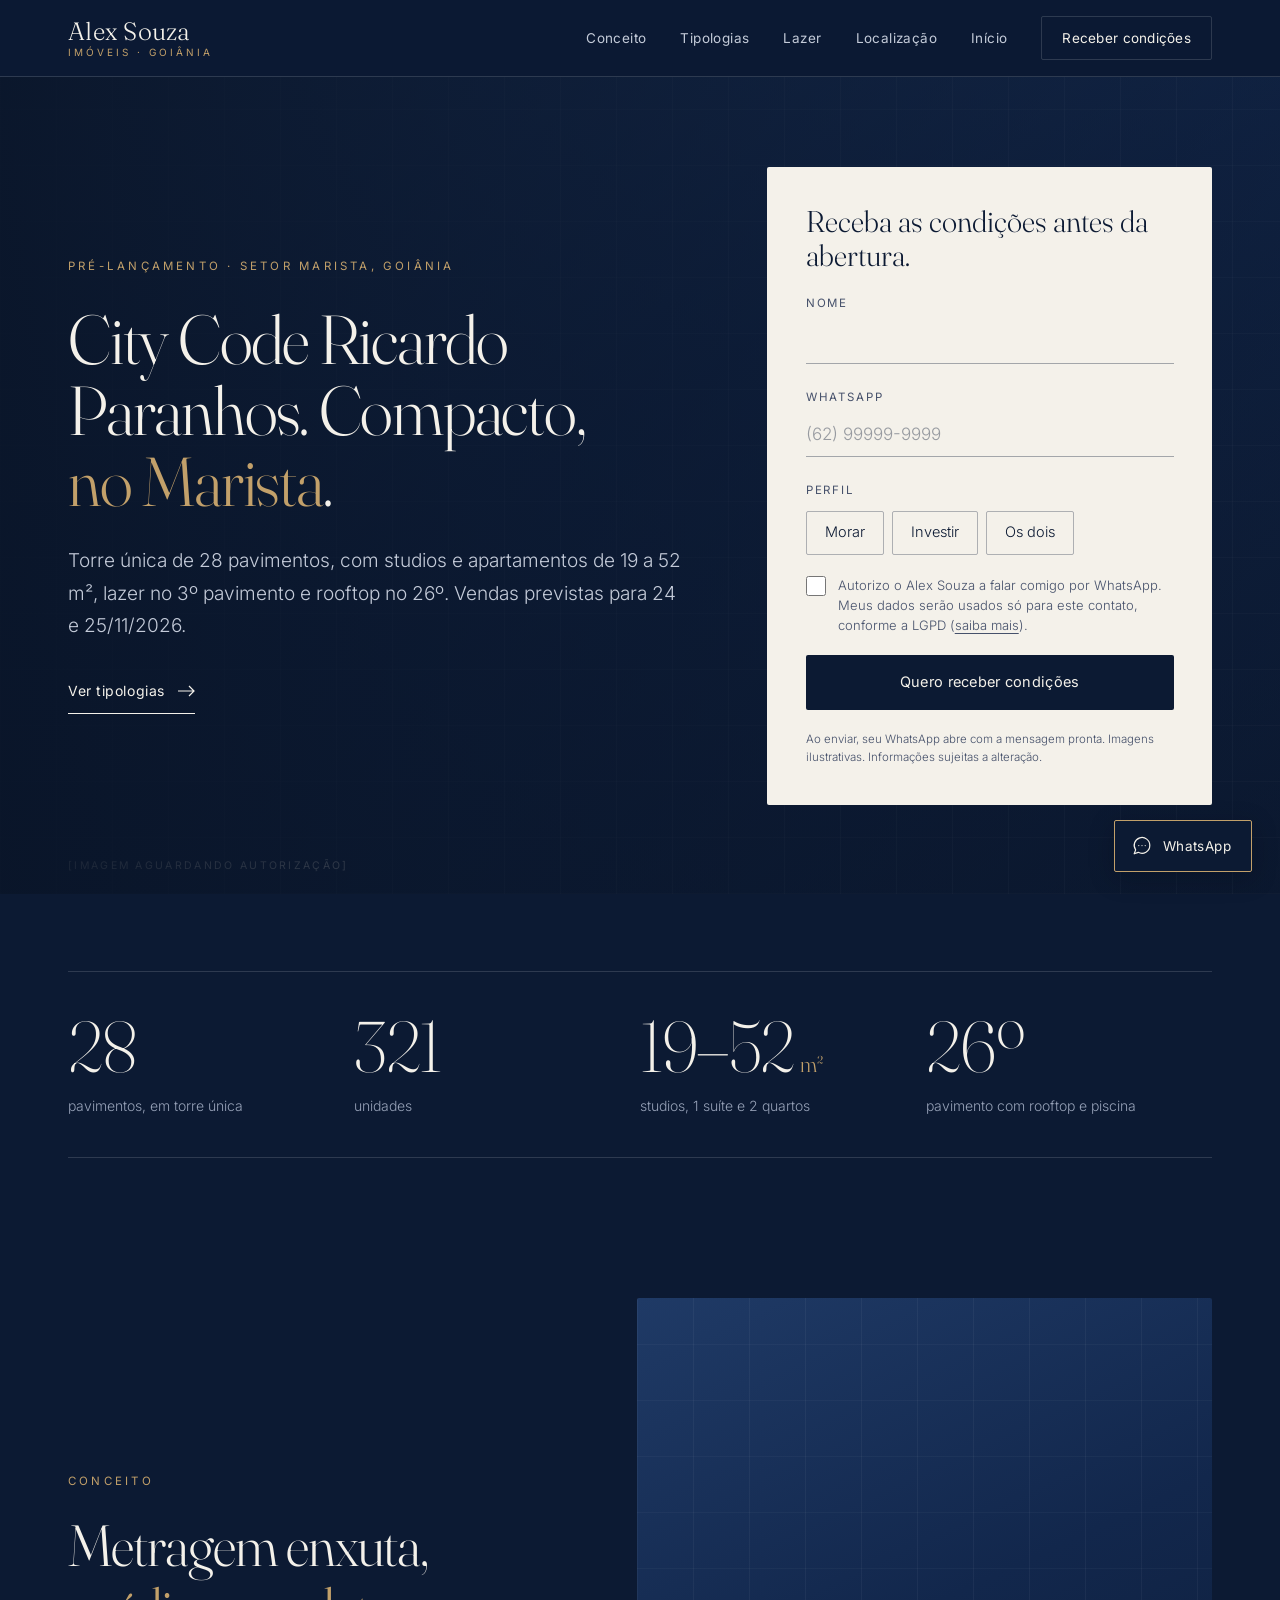
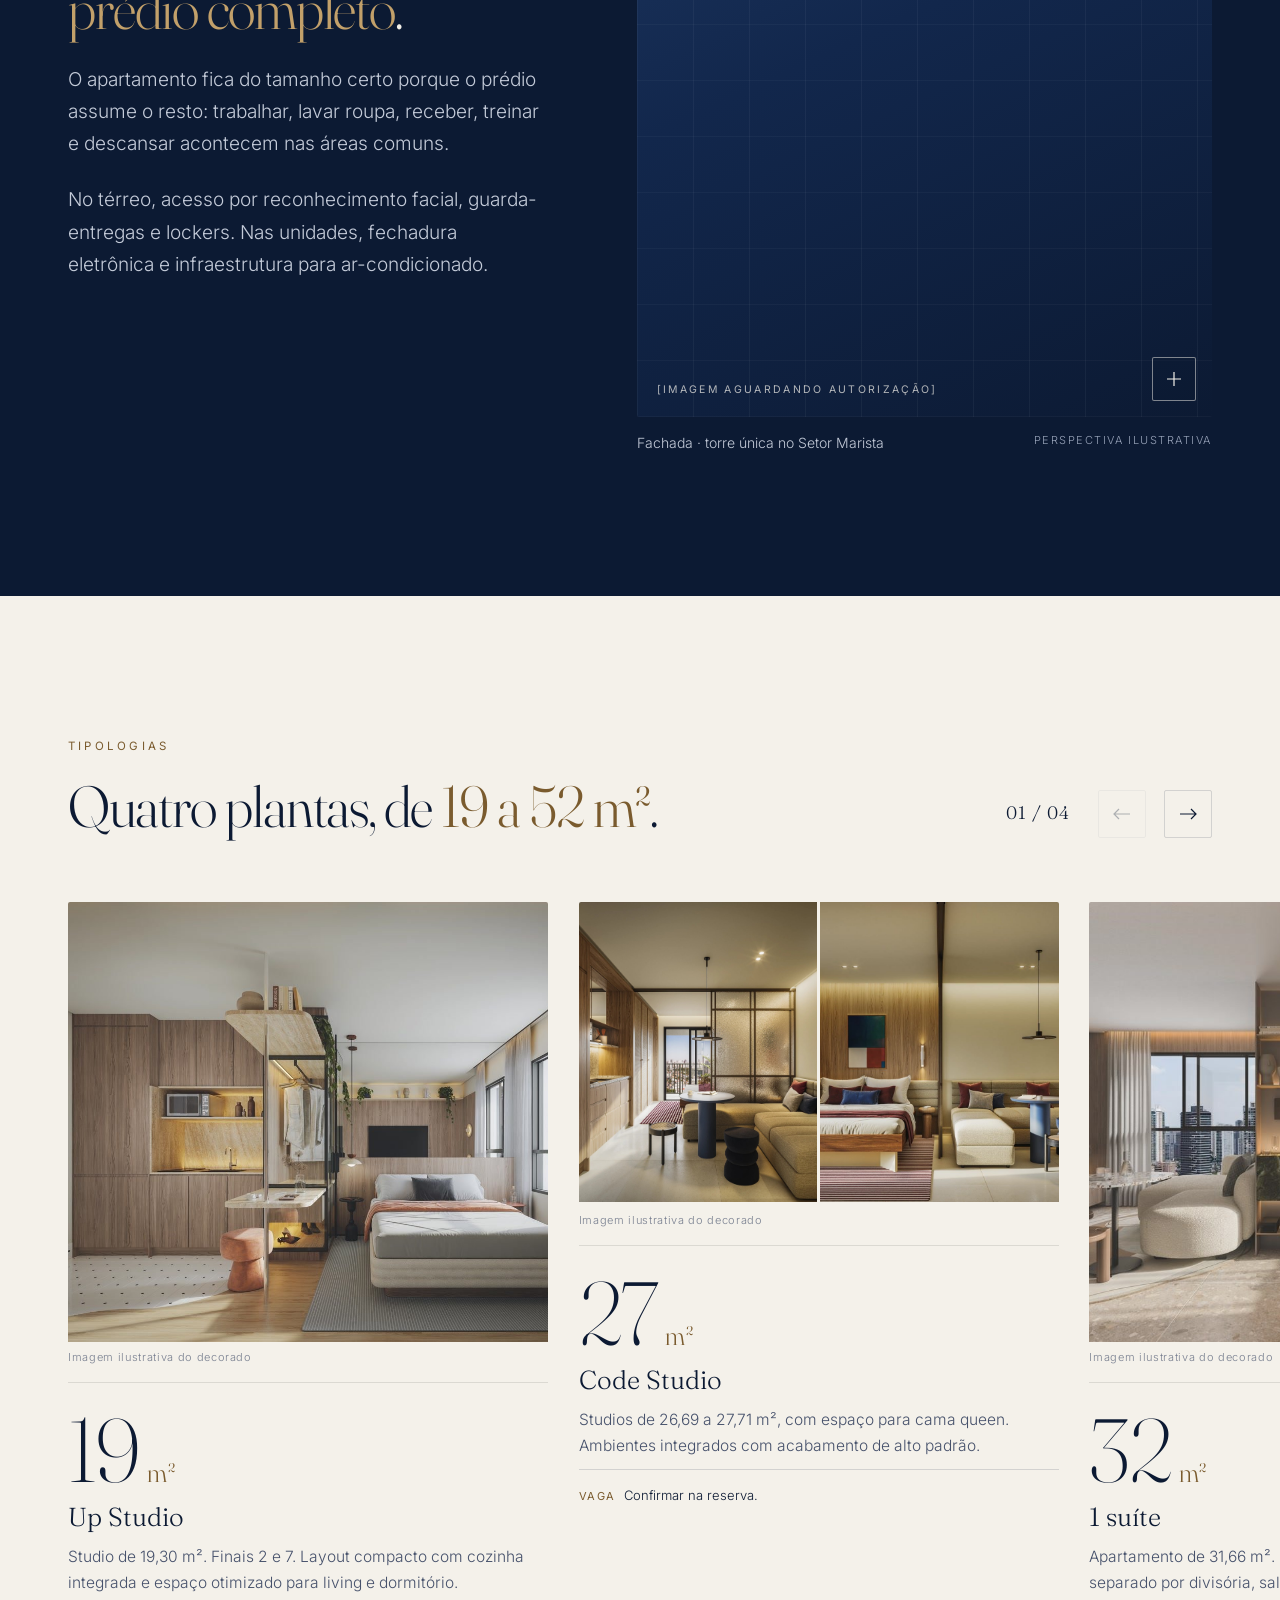
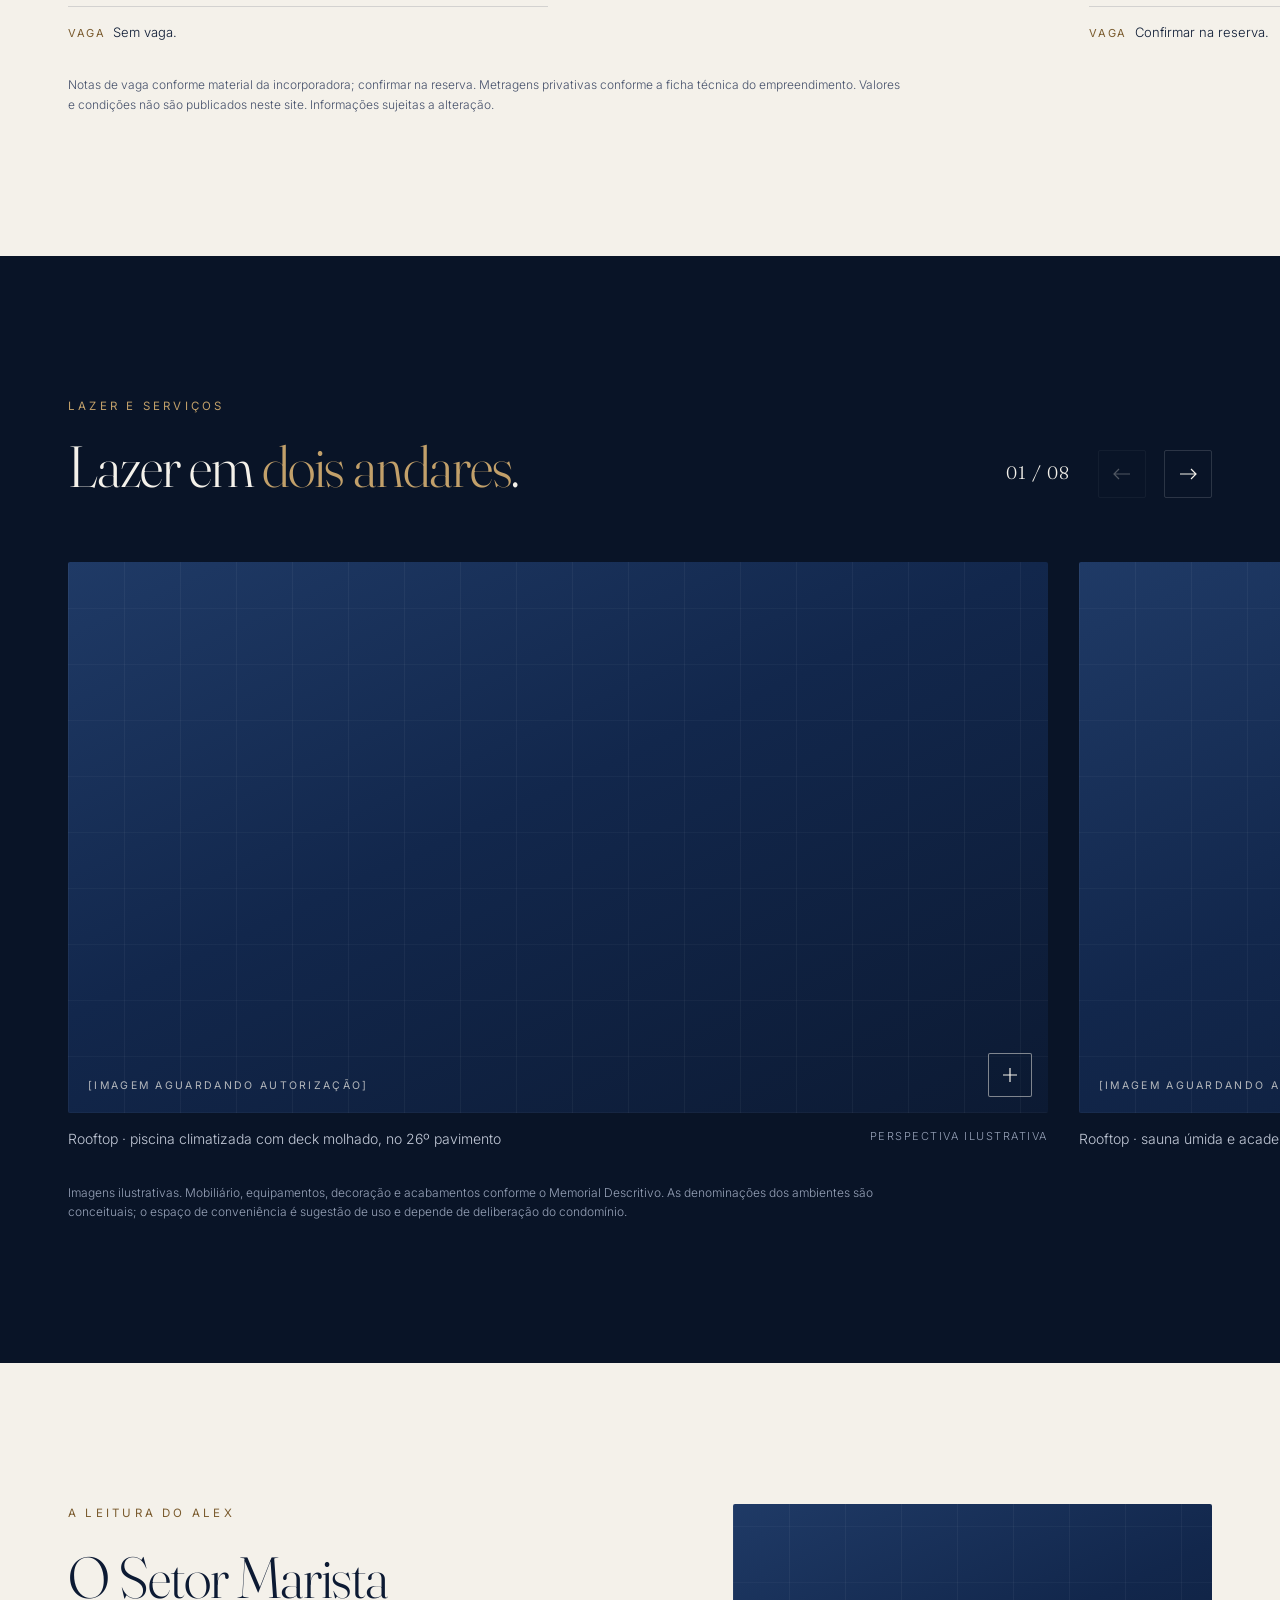
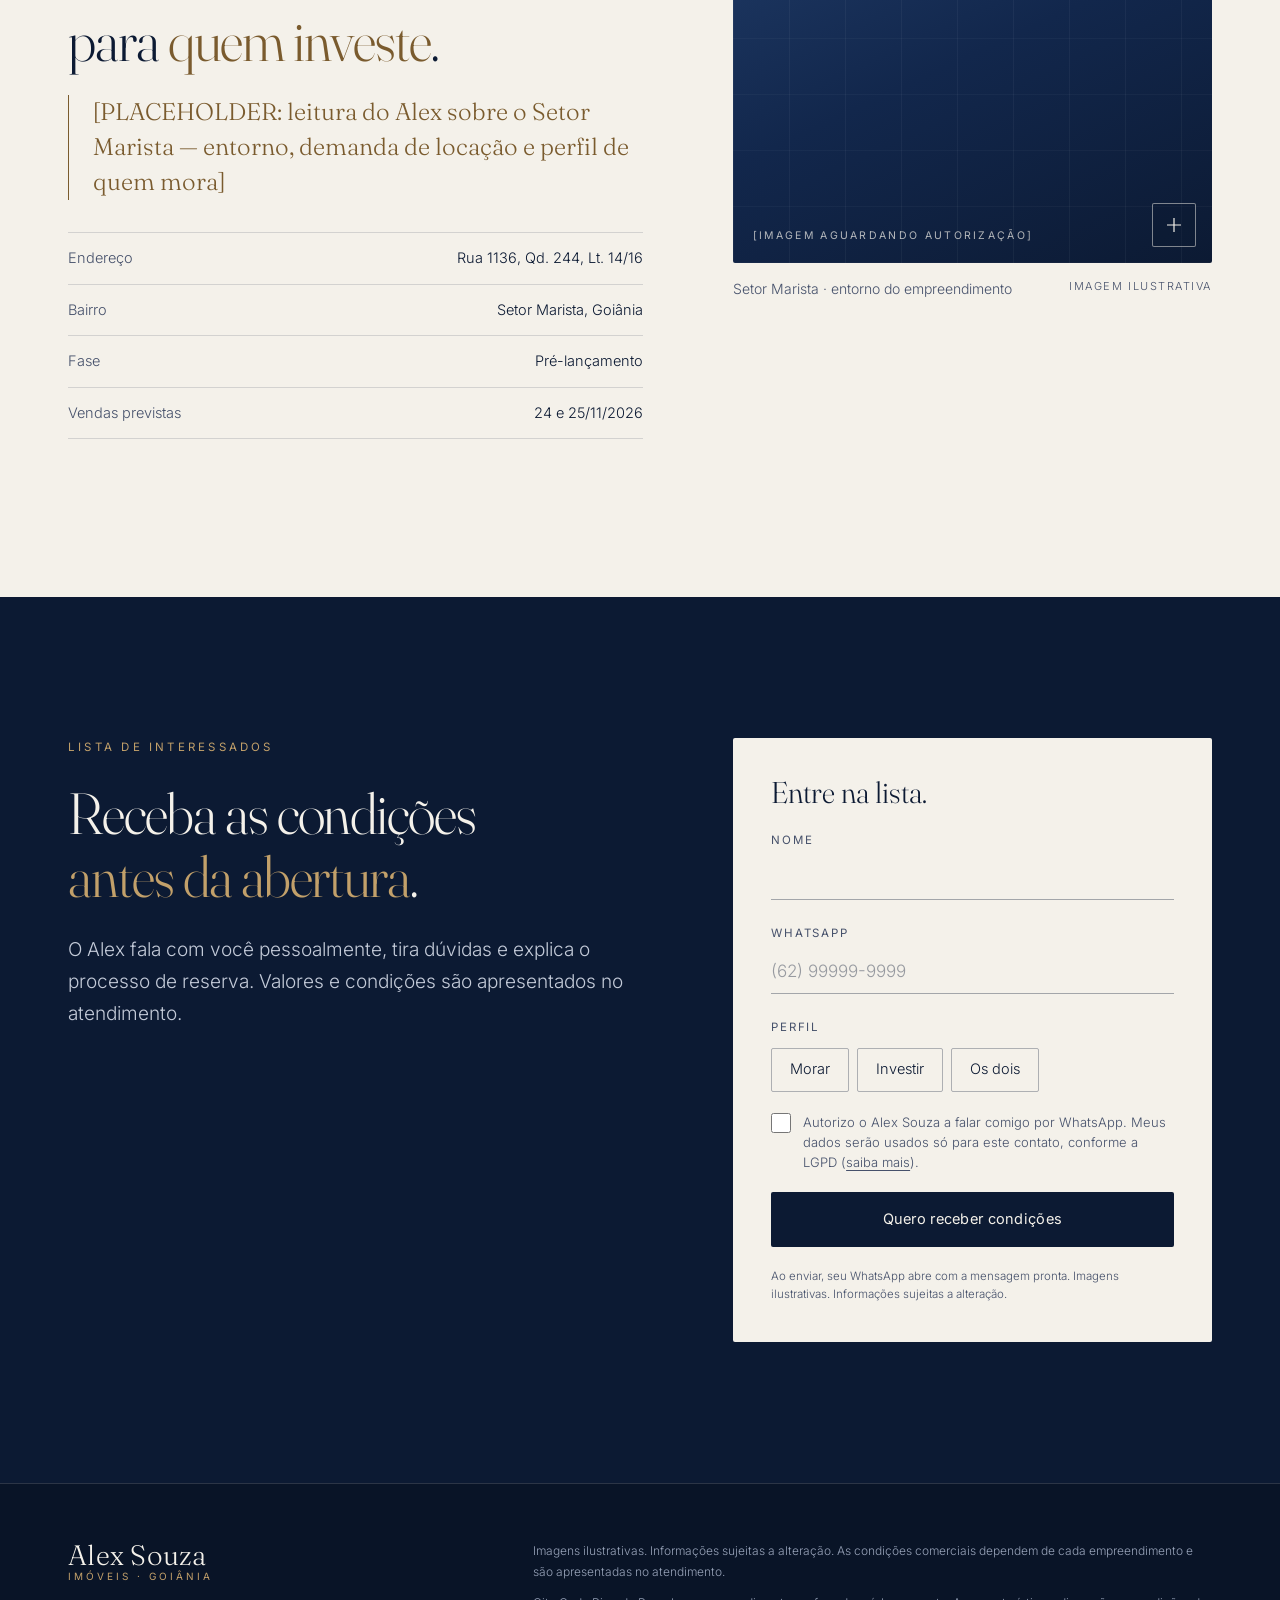
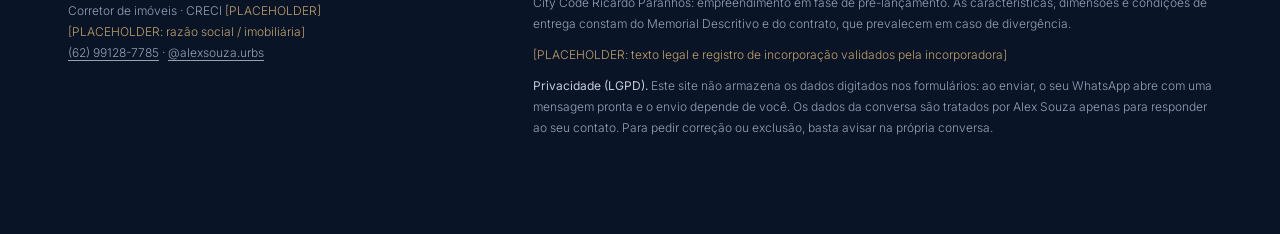
==== city-code-ricardo-paranhos/index.html @ 4627a456 "chore: commit inicial do site Co-Authored-By: Claude Sonnet 4.6 <noreply@anthropic.com>" ====
<!doctype html>
<html lang="pt-BR">
<head>
<meta charset="utf-8">
<meta name="viewport" content="width=device-width, initial-scale=1">
<title>City Code Ricardo Paranhos · Pré-lançamento no Setor Marista | Alex Souza</title>
<meta name="description" content="Pré-lançamento no Setor Marista, Goiânia: torre única de 28 pavimentos, 321 unidades de 19 a 52 m². Entre na lista de interessados com o corretor Alex Souza.">
<meta name="theme-color" content="#0D0D0D">
<link rel="icon" href="../favicon.svg" type="image/svg+xml">
<style>
/* ── Tema City Code RP: preto + laranja ───────────────────────── */
:root{
  --navy:#0D0D0D;
  --navy-deep:#111111;
  --blue:#1A1A1A;
  --bronze:#FF8600;
  --bronze-ink:#C86000;
  --wine:#FF8600;
  --on-dark:#F5F5F1;
  --on-dark-soft:#BFBCBC;
  --on-dark-mute:#888880;
  --hair-d:rgba(255,255,255,.10);
  --hair-l:rgba(0,0,0,.12);
}
/* Seções claras: fundo quase-branco com texto carvão */
.on-light{background:#F5F5F1;color:#3C3B31}
.on-light .eyebrow{color:#C86000}
.on-light .title em{color:#C86000}
.on-light .arrow:hover{border-color:#C86000;color:#C86000}
.on-light p,.on-light .lead{color:#666E6E}
.on-light .hair{border-color:rgba(0,0,0,.10)}
/* Botão principal laranja */
.btn-bronze{background:#FF8600;color:#0D0D0D}
.btn-bronze:hover{background:#C86000}
/* Botão outline */
.btn-line{border-color:rgba(255,255,255,.25);color:#F5F5F1}
.btn-line:hover{border-color:#FF8600;color:#FF8600}
/* Formulário (card branco) */
.card{background:#F5F5F1;color:#3C3B31}
.card .eyebrow{color:#C86000}
.card input,.card select{border-color:rgba(0,0,0,.18);color:#3C3B31}
.card .btn-bronze{background:#FF8600;color:#0D0D0D}
/* Foco */
:focus-visible{outline-color:#FF8600}
/* Hairline nos slides de tipologia */
.unit-info{border-top-color:rgba(255,255,255,.12)}
.on-light .unit-info{border-top-color:rgba(0,0,0,.10)}
/* WhatsApp flutuante mantém verde */
</style>
<!-- DOMÍNIO ainda não definido. Quando confirmado, descomente e troque [DOMÍNIO]:
<link rel="canonical" href="https://[DOMÍNIO]/city-code-ricardo-paranhos">
<meta property="og:url" content="https://[DOMÍNIO]/city-code-ricardo-paranhos">
<meta property="og:image" content="https://[DOMÍNIO]/assets/img/alex-hero.jpg">
-->
<meta property="og:type" content="website">
<meta property="og:locale" content="pt_BR">
<meta property="og:site_name" content="Alex Souza · Imóveis">
<meta property="og:title" content="City Code Ricardo Paranhos · Pré-lançamento no Setor Marista | Alex Souza">
<meta property="og:description" content="Pré-lançamento no Setor Marista, Goiânia: torre única de 28 pavimentos, 321 unidades de 19 a 52 m². Entre na lista de interessados com o corretor Alex Souza.">
<link rel="preload" href="../assets/fonts/fraunces.woff2" as="font" type="font/woff2" crossorigin>
<link rel="preload" href="../assets/fonts/inter.woff2" as="font" type="font/woff2" crossorigin>
<link rel="stylesheet" href="../assets/css/style.css">
<script>document.documentElement.className += ' js';</script>
<!-- GA4 / Meta Pixel: preencher os IDs e descomentar quando existirem.
     GA4_ID = "[PLACEHOLDER]"   META_PIXEL_ID = "[PLACEHOLDER]"
     (ao ativar, atualizar o aviso de privacidade e incluir consentimento de cookies) -->
<script type="application/ld+json">
{"@context":"https://schema.org","@type":"RealEstateAgent","name":"Alex Souza","telephone":"+55-62-99128-7785","areaServed":"Setor Marista, Goiânia","sameAs":["https://www.instagram.com/alexsouza.urbs"]}
</script>
</head>
<body id="topo">
<a class="skip" href="#conteudo">Ir para o conteúdo</a>
<header class="top">
  <div class="wrap">
    <a class="brand" href="../index.html" aria-label="Alex Souza, página inicial"><b>Alex Souza</b><span>Imóveis · Goiânia</span></a>
    <button class="menu-btn" type="button" aria-expanded="false" aria-controls="nav">Menu</button>
    <nav class="nav" id="nav" aria-label="Principal"><a href="#conceito">Conceito</a><a href="#tipologias">Tipologias</a><a href="#lazer">Lazer</a><a href="#localizacao">Localização</a><a href="../index.html">Início</a><a class="btn btn-line btn-sm" href="#lista">Receber condições</a></nav>
  </div>
</header>
<main id="conteudo">

  <!-- HERO — imagem de fundo: preencher data-src quando houver autorização da incorporadora (sem logos). -->
  <section class="dhero" aria-labelledby="h-hero">
    <div class="shot " data-src="" data-alt="Perspectiva ilustrativa da fachada"><span class="wait">[imagem aguardando autorização]</span></div>
    <div class="wrap">
      <div class="dhero-copy" data-reveal>
        <span class="eyebrow">Pré-lançamento · Setor Marista, Goiânia</span>
        <h1 class="display" id="h-hero">City Code Ricardo Paranhos. Compacto, <em>no Marista</em>.</h1>
        <p class="lead">Torre única de 28 pavimentos, com studios e apartamentos de 19 a 52 m², lazer no 3º pavimento e rooftop no 26º. Vendas previstas para 24 e 25/11/2026.</p>
        <a class="more" href="#tipologias">Ver tipologias<svg width="18" height="12" viewBox="0 0 18 12" fill="none" stroke="currentColor" stroke-width="1.2" aria-hidden="true"><path d="M1 6h16M12 1l5 5-5 5"/></svg></a>
      </div>
      <div class="card" id="lista" data-reveal>
      <form class="form" id="form-hero" data-lead data-empreendimento="City Code Ricardo Paranhos" novalidate>
        <p class="form-title">Receba as condições antes da abertura.</p>
        <label class="field">Nome
          <input type="text" name="nome" autocomplete="name" required>
          <span class="err" data-err="nome" role="alert"></span>
        </label>
        <label class="field">WhatsApp
          <input type="tel" name="whatsapp" autocomplete="tel-national" inputmode="numeric" placeholder="(62) 99999-9999" required>
          <span class="err" data-err="whatsapp" role="alert"></span>
        </label>
        <fieldset>
          <legend>Perfil</legend>
          <div class="chips">
            <label><input type="radio" name="perfil" value="morar"><span>Morar</span></label>
            <label><input type="radio" name="perfil" value="investir"><span>Investir</span></label>
            <label><input type="radio" name="perfil" value="morar e investir"><span>Os dois</span></label>
          </div>
        </fieldset>
        <div>
          <label class="consent"><input type="checkbox" name="consentimento"><span>Autorizo o Alex Souza a falar comigo por WhatsApp. Meus dados serão usados só para este contato, conforme a LGPD (<a href="#privacidade">saiba mais</a>).</span></label>
          <span class="err" data-err="consentimento" role="alert"></span>
        </div>
        <button class="btn btn-navy" type="submit">Quero receber condições</button>
        <p class="fine">Ao enviar, seu WhatsApp abre com a mensagem pronta. Imagens ilustrativas. Informações sujeitas a alteração.</p>
        <noscript><p class="fine"><a href="https://wa.me/5562991287785?text=Ol%C3%A1%2C%20Alex%21%20Vim%20pelo%20seu%20site%20e%20gostaria%20de%20conversar%20sobre%20im%C3%B3veis%20em%20Goi%C3%A2nia.">Chamar o Alex direto no WhatsApp</a>.</p></noscript>
      </form>
      </div>
    </div>
  </section>

  <!-- NÚMEROS -->
  <section class="wrap" aria-label="Números do empreendimento" style="padding-top:clamp(40px,6vw,80px)">
    <div class="nums" data-reveal><div class="num"><b>28</b><span>pavimentos, em torre única</span></div><div class="num"><b>321</b><span>unidades</span></div><div class="num"><b>19–52<small>m²</small></b><span>studios, 1 suíte e 2 quartos</span></div><div class="num"><b>26º</b><span>pavimento com rooftop e piscina</span></div></div>
  </section>

  <!-- CONCEITO -->
  <section id="conceito" class="sec" aria-labelledby="h-conceito">
    <div class="wrap split">
      <div class="split-copy" data-reveal>
        <span class="eyebrow">Conceito</span>
        <h2 class="title" id="h-conceito">Metragem enxuta, <em>prédio completo</em>.</h2>
        <p class="lead">O apartamento fica do tamanho certo porque o prédio assume o resto: trabalhar, lavar roupa, receber, treinar e descansar acontecem nas áreas comuns.</p>
        <p class="lead">No térreo, acesso por reconhecimento facial, guarda-entregas e lockers. Nas unidades, fechadura eletrônica e infraestrutura para ar-condicionado.</p>
      </div>
      <figure data-reveal data-lb data-caption="Fachada · torre única no Setor Marista">
        <div class="shot r-4x5" data-src="" data-alt="Fachada · torre única no Setor Marista"><span class="wait">[imagem aguardando autorização]</span><button class="plus" type="button" aria-label="Ampliar imagem: Fachada · torre única no Setor Marista"><svg width="16" height="16" viewBox="0 0 16 16" fill="none" stroke="currentColor" stroke-width="1.2" aria-hidden="true"><path d="M8 1v14M1 8h14"/></svg></button></div>
        <figcaption class="cap"><span>Fachada · torre única no Setor Marista</span><small>Perspectiva ilustrativa</small></figcaption>
      </figure>
    </div>
  </section>

  <!-- TIPOLOGIAS -->
  <section id="tipologias" class="sec on-light" aria-labelledby="h-tipo">
    <div data-carousel aria-roledescription="carrossel" aria-label="Tipologias">
      <div class="wrap car-head" data-reveal>
        <div class="head"><span class="eyebrow">Tipologias</span><h2 class="title" id="h-tipo">Quatro plantas, de <em>19 a 52 m²</em>.</h2></div>
        <div class="car-ui">
        <span class="count" aria-live="polite">01 / 01</span>
        <button class="arrow" type="button" data-prev aria-label="Anterior: tipologia"><svg width="18" height="12" viewBox="0 0 18 12" fill="none" stroke="currentColor" stroke-width="1.2" aria-hidden="true"><path d="M17 6H1M6 1L1 6l5 5"/></svg></button>
        <button class="arrow" type="button" data-next aria-label="Próximo: tipologia"><svg width="18" height="12" viewBox="0 0 18 12" fill="none" stroke="currentColor" stroke-width="1.2" aria-hidden="true"><path d="M1 6h16M12 1l5 5-5 5"/></svg></button>
      </div>
      </div>
      <div class="track" tabindex="0" data-reveal>

        <article class="slide unit">
          <figure class="unit-img">
            <img src="[data-uri]" alt="Decorado Up Studio 19 m² — imagem ilustrativa" loading="lazy">
            <figcaption>Imagem ilustrativa do decorado</figcaption>
          </figure>
          <div class="unit-info">
            <p class="m">19<small>m²</small></p>
            <h3>Up Studio</h3>
            <p>Studio de 19,30 m². Finais 2 e 7. Layout compacto com cozinha integrada e espaço otimizado para living e dormitório.</p>
            <p class="vaga"><b>Vaga</b>Sem vaga.</p>
          </div>
        </article>

        <article class="slide unit">
          <figure class="unit-img unit-img--duo">
            <img src="[data-uri]" alt="Decorado Code Studio 27 m² — vista da sala — imagem ilustrativa" loading="lazy">
            <img src="[data-uri]" alt="Decorado Code Studio 27 m² — vista do dormitório — imagem ilustrativa" loading="lazy">
            <figcaption>Imagem ilustrativa do decorado</figcaption>
          </figure>
          <div class="unit-info">
            <p class="m">27<small>m²</small></p>
            <h3>Code Studio</h3>
            <p>Studios de 26,69 a 27,71 m², com espaço para cama queen. Ambientes integrados com acabamento de alto padrão.</p>
            <p class="vaga"><b>Vaga</b>Confirmar na reserva.</p>
          </div>
        </article>

        <article class="slide unit">
          <figure class="unit-img">
            <img src="[data-uri]" alt="Decorado 1 Suíte 32 m² — imagem ilustrativa" loading="lazy">
            <figcaption>Imagem ilustrativa do decorado</figcaption>
          </figure>
          <div class="unit-info">
            <p class="m">32<small>m²</small></p>
            <h3>1 suíte</h3>
            <p>Apartamento de 31,66 m². Finais 3 e 6. Suíte com dormitório separado por divisória, sala de estar e varanda.</p>
            <p class="vaga"><b>Vaga</b>Confirmar na reserva.</p>
          </div>
        </article>

        <article class="slide unit">
          <figure class="unit-img">
            <img src="[data-uri]" alt="Decorado 2 Quartos 52 m² — imagem ilustrativa" loading="lazy">
            <figcaption>Imagem ilustrativa do decorado</figcaption>
          </figure>
          <div class="unit-info">
            <p class="m">52<small>m²</small></p>
            <h3>2 quartos com suíte</h3>
            <p>Apartamento de 51,66 m². Final 10. Sala ampla, suíte, segundo dormitório e cozinha com espaço de jantar.</p>
            <p class="vaga"><b>Vaga</b>Confirmar na reserva.</p>
          </div>
        </article>


      </div>
    </div>
    <div class="wrap"><p class="note" style="margin-top:32px">Notas de vaga conforme material da incorporadora; confirmar na reserva. Metragens privativas conforme a ficha técnica do empreendimento. Valores e condições não são publicados neste site. Informações sujeitas a alteração.</p></div>
  </section>

  <!-- LAZER (galeria com lightbox) -->
  <section id="lazer" class="sec deep" aria-labelledby="h-lazer">
    <div data-carousel data-gallery aria-roledescription="carrossel" aria-label="Galeria de ambientes">
      <div class="wrap car-head" data-reveal>
        <div class="head"><span class="eyebrow">Lazer e serviços</span><h2 class="title" id="h-lazer">Lazer em <em>dois andares</em>.</h2></div>
        <div class="car-ui">
        <span class="count" aria-live="polite">01 / 01</span>
        <button class="arrow" type="button" data-prev aria-label="Anterior: ambiente"><svg width="18" height="12" viewBox="0 0 18 12" fill="none" stroke="currentColor" stroke-width="1.2" aria-hidden="true"><path d="M17 6H1M6 1L1 6l5 5"/></svg></button>
        <button class="arrow" type="button" data-next aria-label="Próximo: ambiente"><svg width="18" height="12" viewBox="0 0 18 12" fill="none" stroke="currentColor" stroke-width="1.2" aria-hidden="true"><path d="M1 6h16M12 1l5 5-5 5"/></svg></button>
      </div>
      </div>
      <div class="track" tabindex="0" data-reveal><figure class="slide gal" data-lb data-caption="Rooftop · piscina climatizada com deck molhado, no 26º pavimento">
          <div class="shot r-16x9" data-src="" data-alt="Piscina do rooftop"><span class="wait">[imagem aguardando autorização]</span><button class="plus" type="button" aria-label="Ampliar imagem: Piscina do rooftop"><svg width="16" height="16" viewBox="0 0 16 16" fill="none" stroke="currentColor" stroke-width="1.2" aria-hidden="true"><path d="M8 1v14M1 8h14"/></svg></button></div>
          <figcaption class="cap"><span>Rooftop · piscina climatizada com deck molhado, no 26º pavimento</span><small>Perspectiva ilustrativa</small></figcaption>
        </figure><figure class="slide gal" data-lb data-caption="Rooftop · sauna úmida e academia climatizada">
          <div class="shot r-16x9" data-src="" data-alt="Sauna e academia do rooftop"><span class="wait">[imagem aguardando autorização]</span><button class="plus" type="button" aria-label="Ampliar imagem: Sauna e academia do rooftop"><svg width="16" height="16" viewBox="0 0 16 16" fill="none" stroke="currentColor" stroke-width="1.2" aria-hidden="true"><path d="M8 1v14M1 8h14"/></svg></button></div>
          <figcaption class="cap"><span>Rooftop · sauna úmida e academia climatizada</span><small>Perspectiva ilustrativa</small></figcaption>
        </figure><figure class="slide gal" data-lb data-caption="Code Working · salas de reunião e baias individuais">
          <div class="shot r-16x9" data-src="" data-alt="Coworking"><span class="wait">[imagem aguardando autorização]</span><button class="plus" type="button" aria-label="Ampliar imagem: Coworking"><svg width="16" height="16" viewBox="0 0 16 16" fill="none" stroke="currentColor" stroke-width="1.2" aria-hidden="true"><path d="M8 1v14M1 8h14"/></svg></button></div>
          <figcaption class="cap"><span>Code Working · salas de reunião e baias individuais</span><small>Perspectiva ilustrativa</small></figcaption>
        </figure><figure class="slide gal" data-lb data-caption="Gourmet · climatizado e integrado à varanda">
          <div class="shot r-16x9" data-src="" data-alt="Espaço gourmet"><span class="wait">[imagem aguardando autorização]</span><button class="plus" type="button" aria-label="Ampliar imagem: Espaço gourmet"><svg width="16" height="16" viewBox="0 0 16 16" fill="none" stroke="currentColor" stroke-width="1.2" aria-hidden="true"><path d="M8 1v14M1 8h14"/></svg></button></div>
          <figcaption class="cap"><span>Gourmet · climatizado e integrado à varanda</span><small>Perspectiva ilustrativa</small></figcaption>
        </figure><figure class="slide gal" data-lb data-caption="Salão de festas · com varanda e fire pit">
          <div class="shot r-16x9" data-src="" data-alt="Salão de festas"><span class="wait">[imagem aguardando autorização]</span><button class="plus" type="button" aria-label="Ampliar imagem: Salão de festas"><svg width="16" height="16" viewBox="0 0 16 16" fill="none" stroke="currentColor" stroke-width="1.2" aria-hidden="true"><path d="M8 1v14M1 8h14"/></svg></button></div>
          <figcaption class="cap"><span>Salão de festas · com varanda e fire pit</span><small>Perspectiva ilustrativa</small></figcaption>
        </figure><figure class="slide gal" data-lb data-caption="Pet place · no 3º pavimento">
          <div class="shot r-16x9" data-src="" data-alt="Pet place"><span class="wait">[imagem aguardando autorização]</span><button class="plus" type="button" aria-label="Ampliar imagem: Pet place"><svg width="16" height="16" viewBox="0 0 16 16" fill="none" stroke="currentColor" stroke-width="1.2" aria-hidden="true"><path d="M8 1v14M1 8h14"/></svg></button></div>
          <figcaption class="cap"><span>Pet place · no 3º pavimento</span><small>Perspectiva ilustrativa</small></figcaption>
        </figure><figure class="slide gal" data-lb data-caption="Lavanderia compartilhada · no 3º pavimento">
          <div class="shot r-16x9" data-src="" data-alt="Lavanderia compartilhada"><span class="wait">[imagem aguardando autorização]</span><button class="plus" type="button" aria-label="Ampliar imagem: Lavanderia compartilhada"><svg width="16" height="16" viewBox="0 0 16 16" fill="none" stroke="currentColor" stroke-width="1.2" aria-hidden="true"><path d="M8 1v14M1 8h14"/></svg></button></div>
          <figcaption class="cap"><span>Lavanderia compartilhada · no 3º pavimento</span><small>Perspectiva ilustrativa</small></figcaption>
        </figure><figure class="slide gal" data-lb data-caption="Espaço de conveniência · sugestão de uso">
          <div class="shot r-16x9" data-src="" data-alt="Espaço de conveniência"><span class="wait">[imagem aguardando autorização]</span><button class="plus" type="button" aria-label="Ampliar imagem: Espaço de conveniência"><svg width="16" height="16" viewBox="0 0 16 16" fill="none" stroke="currentColor" stroke-width="1.2" aria-hidden="true"><path d="M8 1v14M1 8h14"/></svg></button></div>
          <figcaption class="cap"><span>Espaço de conveniência · sugestão de uso</span><small>Perspectiva ilustrativa</small></figcaption>
        </figure></div>
    </div>
    <div class="wrap"><p class="note" style="margin-top:32px">Imagens ilustrativas. Mobiliário, equipamentos, decoração e acabamentos conforme o Memorial Descritivo. As denominações dos ambientes são conceituais; o espaço de conveniência é sugestão de uso e depende de deliberação do condomínio.</p></div>
  </section>

  <!-- LOCALIZAÇÃO / LEITURA DO ALEX -->
  <section id="localizacao" class="sec on-light" aria-labelledby="h-local">
    <div class="wrap place">
      <div class="place-copy" data-reveal>
        <span class="eyebrow">A leitura do Alex</span>
        <h2 class="title" id="h-local">O Setor Marista para <em>quem investe</em>.</h2>
        <p class="quote"><span class="ph">[PLACEHOLDER: leitura do Alex sobre o Setor Marista — entorno, demanda de locação e perfil de quem mora]</span></p>
        <dl class="facts"><div><dt>Endereço</dt><dd>Rua 1136, Qd. 244, Lt. 14/16</dd></div><div><dt>Bairro</dt><dd>Setor Marista, Goiânia</dd></div><div><dt>Fase</dt><dd>Pré-lançamento</dd></div><div><dt>Vendas previstas</dt><dd>24 e 25/11/2026</dd></div></dl>
      </div>
      <figure data-reveal data-lb data-caption="Setor Marista · entorno do empreendimento">
        <div class="shot r-4x3" data-src="" data-alt="Setor Marista · entorno do empreendimento"><span class="wait">[imagem aguardando autorização]</span><button class="plus" type="button" aria-label="Ampliar imagem: Setor Marista · entorno do empreendimento"><svg width="16" height="16" viewBox="0 0 16 16" fill="none" stroke="currentColor" stroke-width="1.2" aria-hidden="true"><path d="M8 1v14M1 8h14"/></svg></button></div>
        <figcaption class="cap"><span>Setor Marista · entorno do empreendimento</span><small>Imagem ilustrativa</small></figcaption>
      </figure>
    </div>
  </section>

  <!-- FORMULÁRIO FINAL -->
  <section class="sec" aria-labelledby="h-final">
    <div class="wrap contact">
      <div class="contact-copy" data-reveal>
        <span class="eyebrow">Lista de interessados</span>
        <h2 class="title" id="h-final">Receba as condições <em>antes da abertura</em>.</h2>
        <p class="lead">O Alex fala com você pessoalmente, tira dúvidas e explica o processo de reserva. Valores e condições são apresentados no atendimento.</p>
      </div>
      <div class="card" data-reveal>
      <form class="form" id="form-final" data-lead data-empreendimento="City Code Ricardo Paranhos" novalidate>
        <p class="form-title">Entre na lista.</p>
        <label class="field">Nome
          <input type="text" name="nome" autocomplete="name" required>
          <span class="err" data-err="nome" role="alert"></span>
        </label>
        <label class="field">WhatsApp
          <input type="tel" name="whatsapp" autocomplete="tel-national" inputmode="numeric" placeholder="(62) 99999-9999" required>
          <span class="err" data-err="whatsapp" role="alert"></span>
        </label>
        <fieldset>
          <legend>Perfil</legend>
          <div class="chips">
            <label><input type="radio" name="perfil" value="morar"><span>Morar</span></label>
            <label><input type="radio" name="perfil" value="investir"><span>Investir</span></label>
            <label><input type="radio" name="perfil" value="morar e investir"><span>Os dois</span></label>
          </div>
        </fieldset>
        <div>
          <label class="consent"><input type="checkbox" name="consentimento"><span>Autorizo o Alex Souza a falar comigo por WhatsApp. Meus dados serão usados só para este contato, conforme a LGPD (<a href="#privacidade">saiba mais</a>).</span></label>
          <span class="err" data-err="consentimento" role="alert"></span>
        </div>
        <button class="btn btn-navy" type="submit">Quero receber condições</button>
        <p class="fine">Ao enviar, seu WhatsApp abre com a mensagem pronta. Imagens ilustrativas. Informações sujeitas a alteração.</p>
        <noscript><p class="fine"><a href="https://wa.me/5562991287785?text=Ol%C3%A1%2C%20Alex%21%20Vim%20pelo%20seu%20site%20e%20gostaria%20de%20conversar%20sobre%20im%C3%B3veis%20em%20Goi%C3%A2nia.">Chamar o Alex direto no WhatsApp</a>.</p></noscript>
      </form>
      </div>
    </div>
  </section>
</main>
<footer class="foot">
  <div class="wrap foot-grid">
    <div class="foot-id">
      <a class="brand" href="../index.html"><b>Alex Souza</b><span>Imóveis · Goiânia</span></a>
      <p>Corretor de imóveis · CRECI <span class="ph">[PLACEHOLDER]</span><br><span class="ph">[PLACEHOLDER: razão social / imobiliária]</span><br>
      <a href="https://wa.me/5562991287785?text=Ol%C3%A1%2C%20Alex%21%20Vim%20pelo%20seu%20site%20e%20gostaria%20de%20conversar%20sobre%20im%C3%B3veis%20em%20Goi%C3%A2nia." target="_blank" rel="noopener">(62) 99128-7785</a> · <a href="https://www.instagram.com/alexsouza.urbs" target="_blank" rel="noopener">@alexsouza.urbs</a></p>
    </div>
    <div>
      <p>Imagens ilustrativas. Informações sujeitas a alteração. As condições comerciais dependem de cada empreendimento e são apresentadas no atendimento.</p>
      <p>City Code Ricardo Paranhos: empreendimento em fase de pré-lançamento. As características, dimensões e condições de entrega constam do Memorial Descritivo e do contrato, que prevalecem em caso de divergência.</p>
      <p><span class="ph">[PLACEHOLDER: texto legal e registro de incorporação validados pela incorporadora]</span></p>
      <p id="privacidade"><b style="font-weight:400;color:var(--on-dark-soft)">Privacidade (LGPD).</b> Este site não armazena os dados digitados nos formulários: ao enviar, o seu WhatsApp abre com uma mensagem pronta e o envio depende de você. Os dados da conversa são tratados por Alex Souza apenas para responder ao seu contato. Para pedir correção ou exclusão, basta avisar na própria conversa.</p>
    </div>
  </div>
</footer>
<a class="wa" href="https://wa.me/5562991287785?text=Ol%C3%A1%2C%20Alex%21%20Vim%20pelo%20seu%20site%20e%20gostaria%20de%20conversar%20sobre%20im%C3%B3veis%20em%20Goi%C3%A2nia." target="_blank" rel="noopener" aria-label="Falar com o Alex no WhatsApp"><svg width="22" height="22" viewBox="0 0 24 24" fill="none" stroke="currentColor" stroke-width="1.3" stroke-linecap="round" stroke-linejoin="round" aria-hidden="true"><path d="M20.5 11.5a8.5 8.5 0 0 1-12.6 7.4L3.5 20.5l1.6-4.3A8.5 8.5 0 1 1 20.5 11.5z"/><path d="M8.5 11.5h.01M12 11.5h.01M15.5 11.5h.01"/></svg><span>WhatsApp</span></a>
<script src="../assets/js/main.js" defer></script>
</body>
</html>
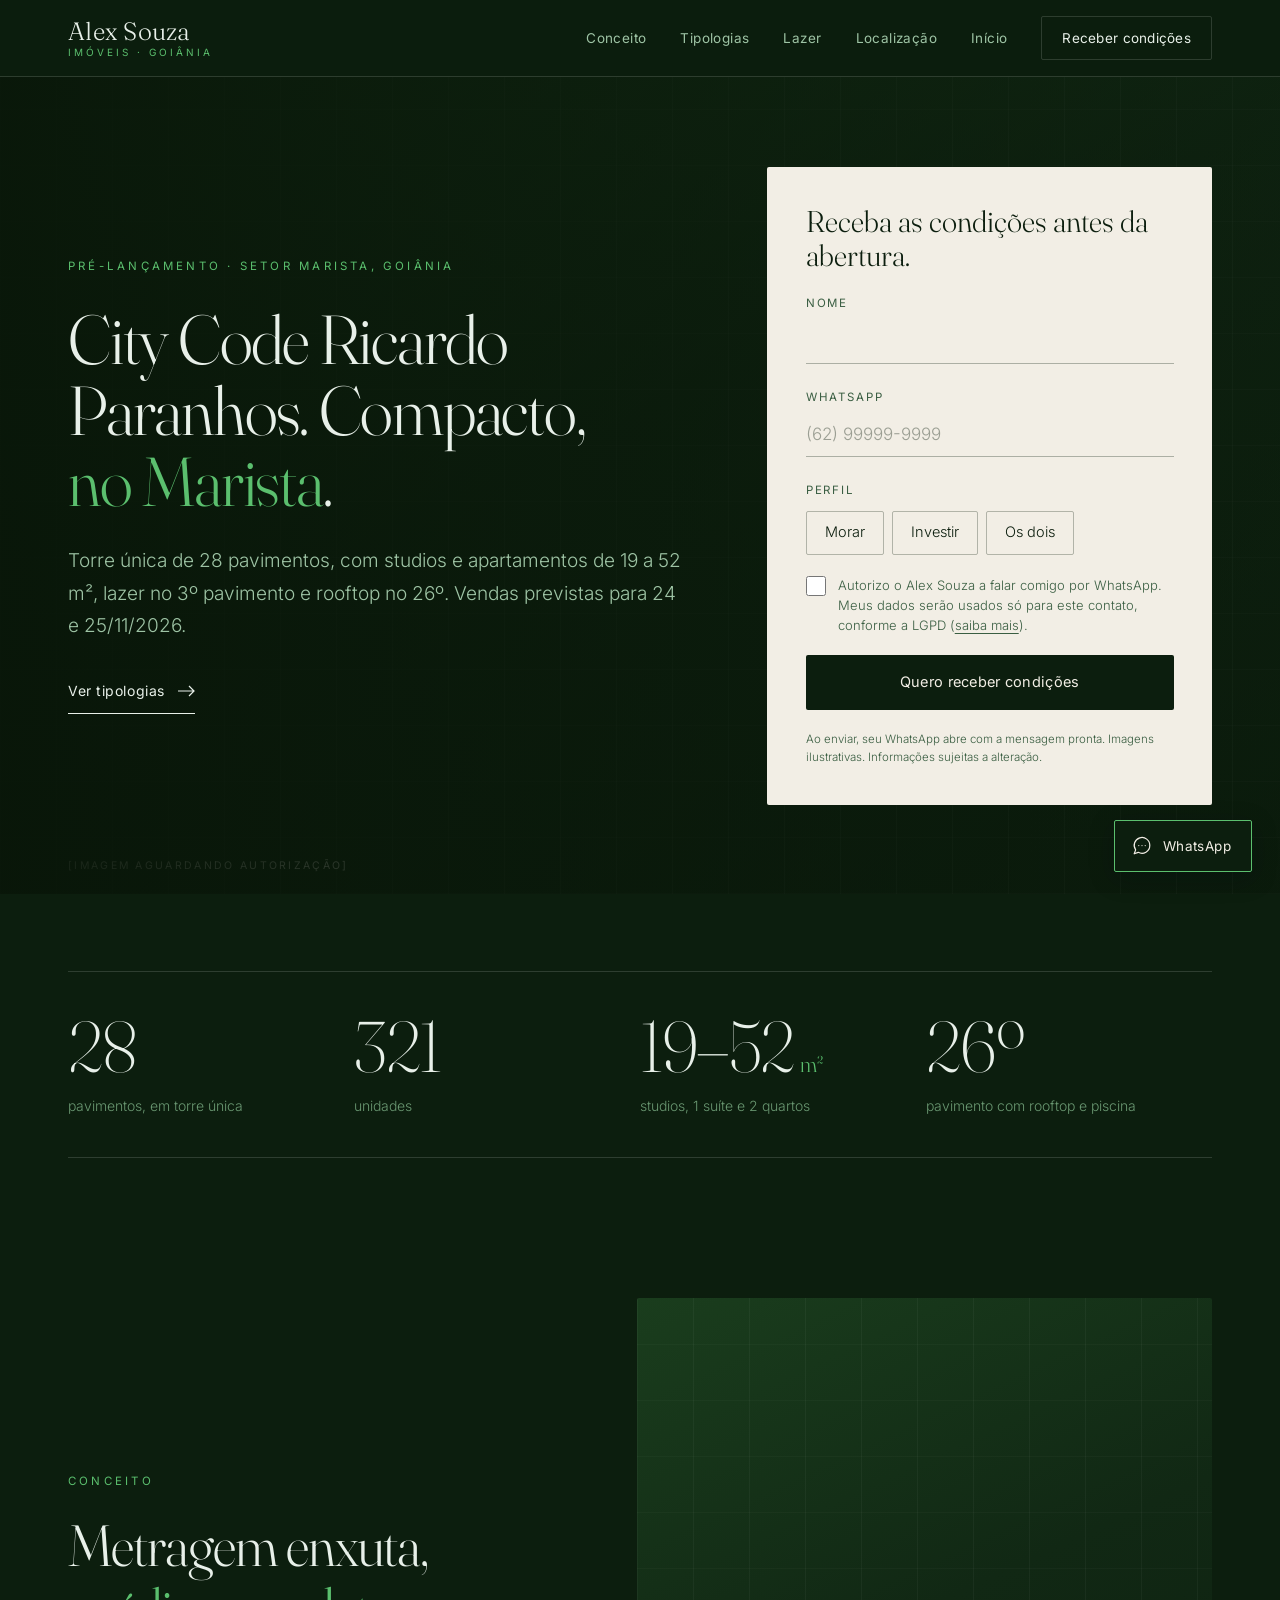
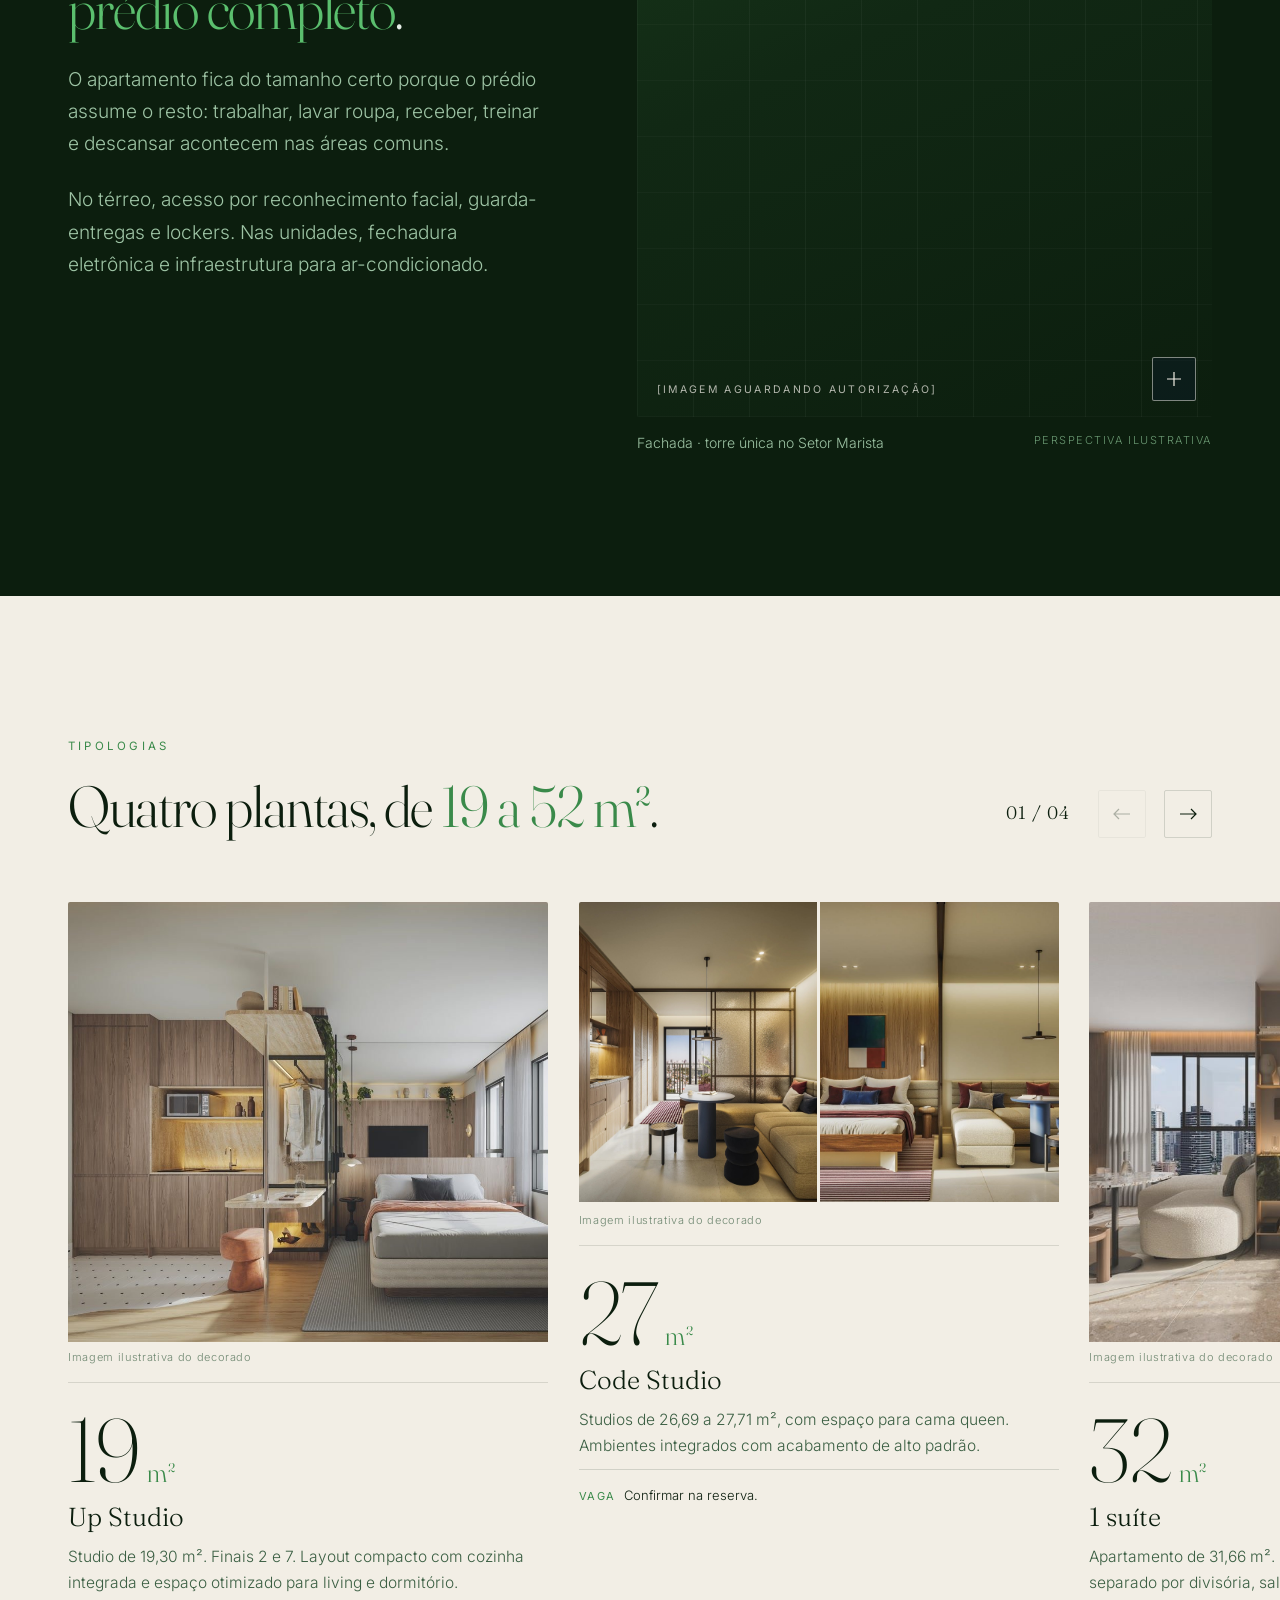
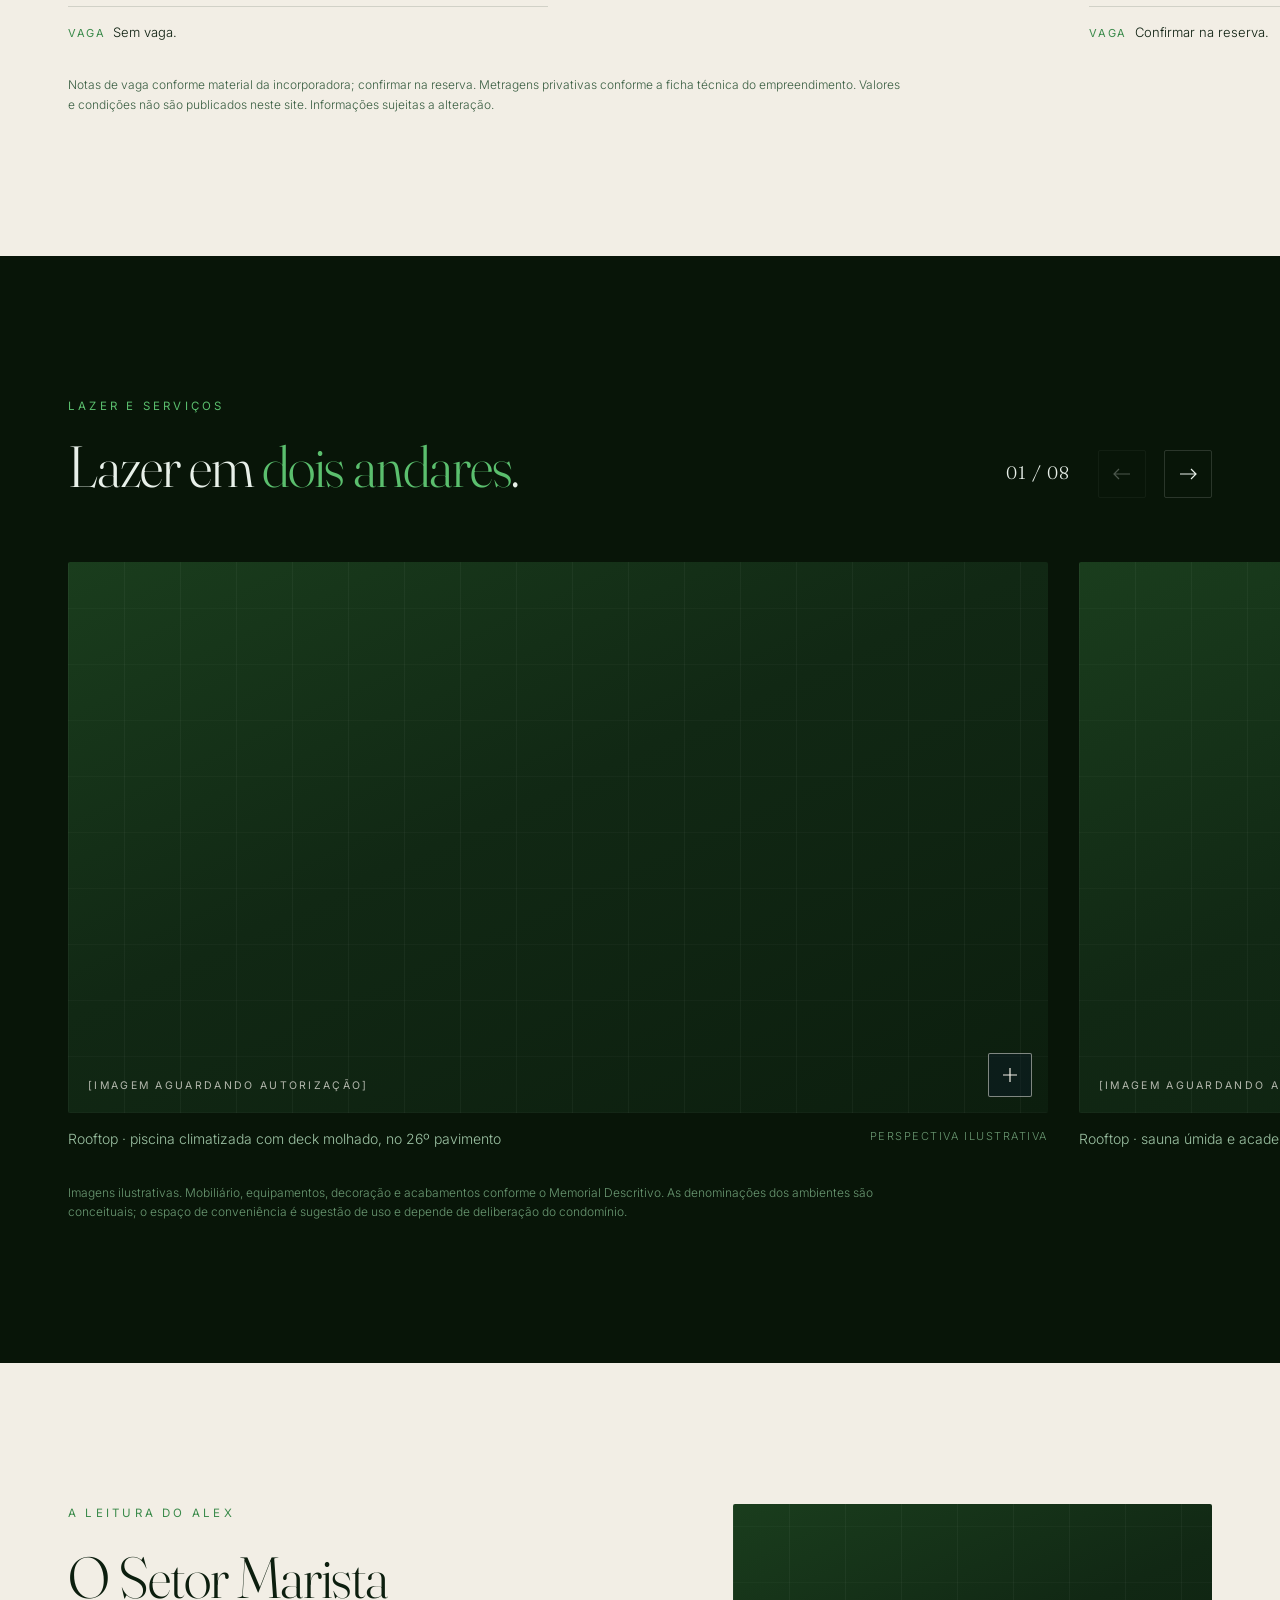
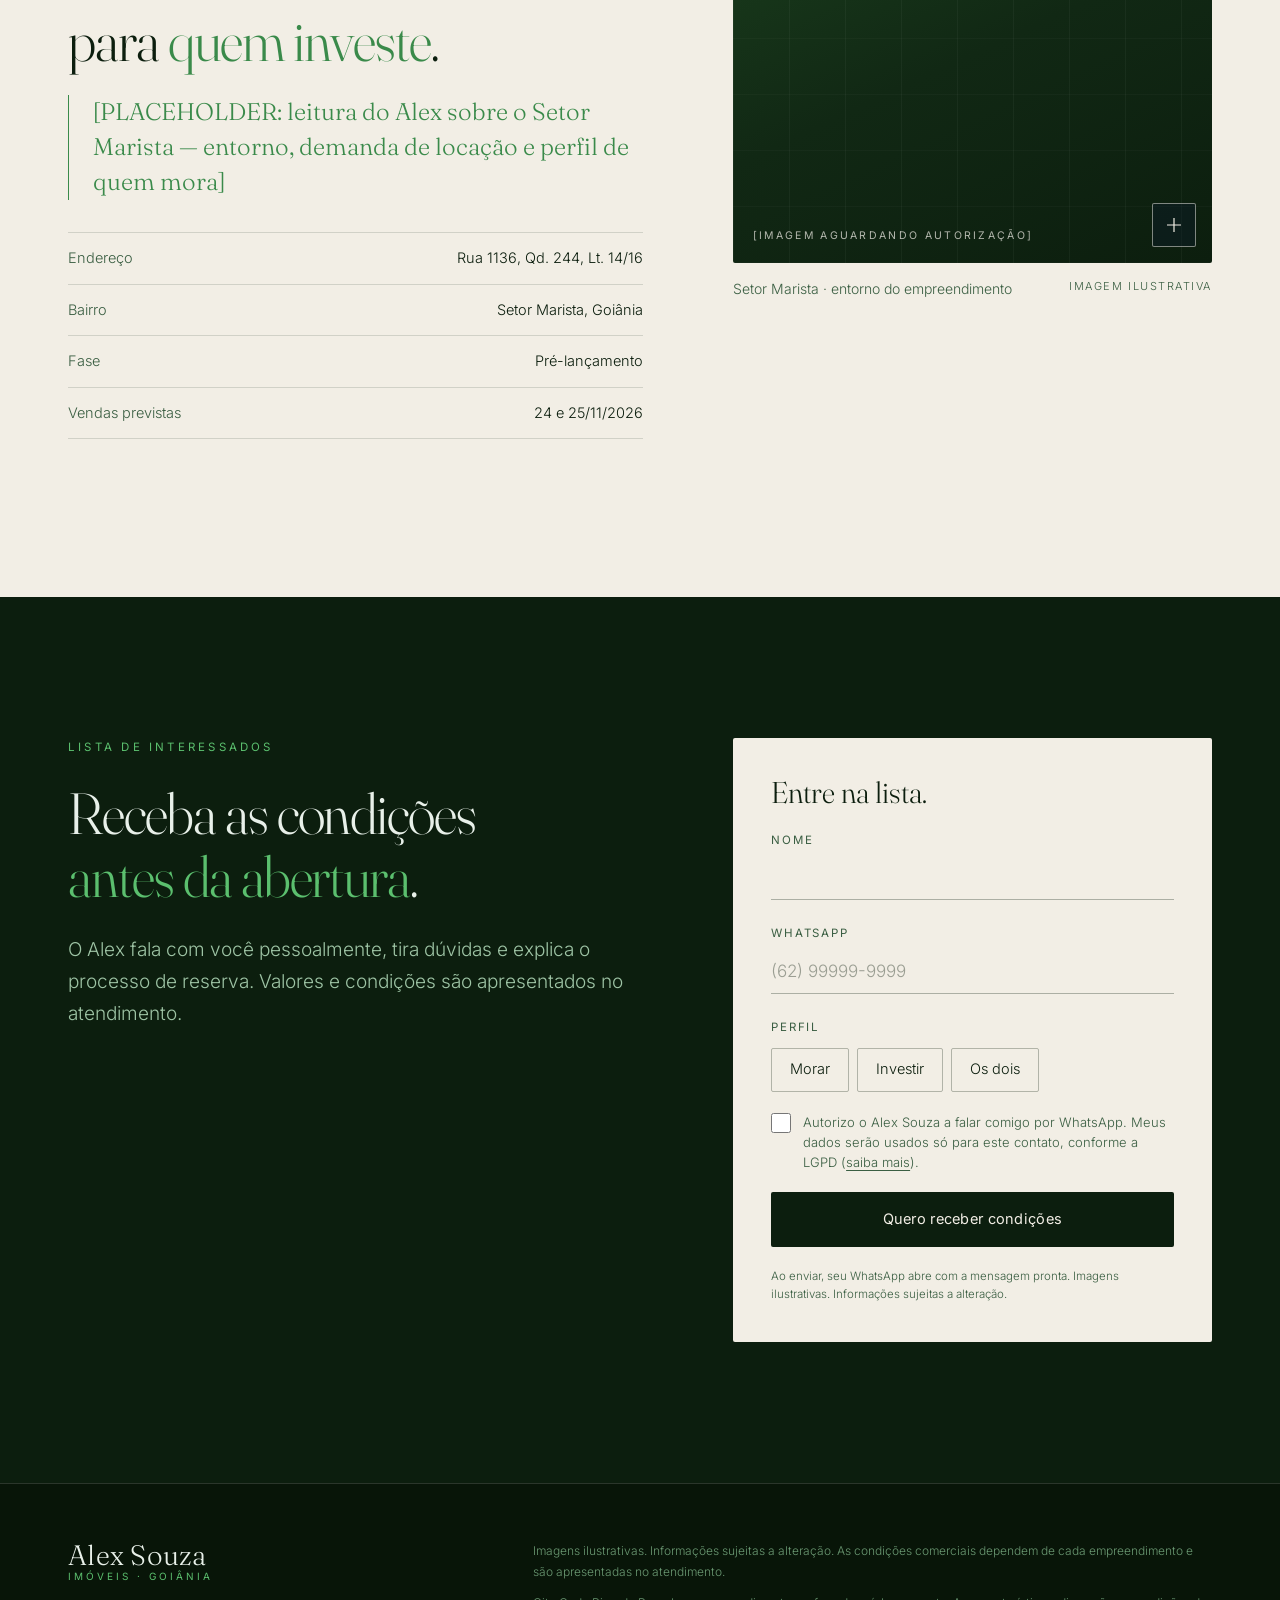
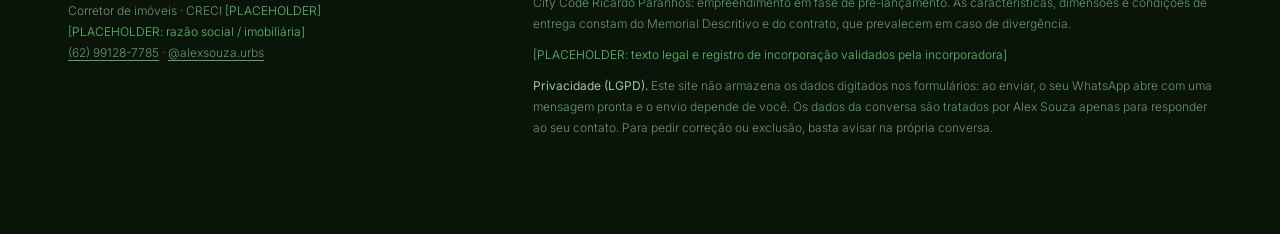
==== commit 670b23b3: "redesign: tema verde em todas as páginas, City Code como principal - CSS: variáveis root migradas de" ====
--- a/city-code-ricardo-paranhos/index.html
+++ b/city-code-ricardo-paranhos/index.html
@@ -5,46 +5,46 @@
 <meta name="viewport" content="width=device-width, initial-scale=1">
 <title>City Code Ricardo Paranhos · Pré-lançamento no Setor Marista | Alex Souza</title>
 <meta name="description" content="Pré-lançamento no Setor Marista, Goiânia: torre única de 28 pavimentos, 321 unidades de 19 a 52 m². Entre na lista de interessados com o corretor Alex Souza.">
-<meta name="theme-color" content="#0D0D0D">
+<meta name="theme-color" content="#0D2010">
 <link rel="icon" href="../favicon.svg" type="image/svg+xml">
 <style>
-/* ── Tema City Code RP: preto + laranja ───────────────────────── */
+/* ── Tema City Code RP: verde escuro ──────────────────────────── */
 :root{
-  --navy:#0D0D0D;
-  --navy-deep:#111111;
-  --blue:#1A1A1A;
-  --bronze:#FF8600;
-  --bronze-ink:#C86000;
-  --wine:#FF8600;
-  --on-dark:#F5F5F1;
-  --on-dark-soft:#BFBCBC;
-  --on-dark-mute:#888880;
-  --hair-d:rgba(255,255,255,.10);
-  --hair-l:rgba(0,0,0,.12);
+  --navy:#0D2010;
+  --navy-deep:#081509;
+  --blue:#163A1A;
+  --bronze:#5BBF6E;
+  --bronze-ink:#3A8A4A;
+  --wine:#C0392B;
+  --on-dark:#E8F0E9;
+  --on-dark-soft:#9EC4A5;
+  --on-dark-mute:#6A9872;
+  --hair-d:rgba(255,255,255,.12);
+  --hair-l:rgba(12,30,14,.14);
 }
 /* Seções claras: fundo quase-branco com texto carvão */
-.on-light{background:#F5F5F1;color:#3C3B31}
-.on-light .eyebrow{color:#C86000}
-.on-light .title em{color:#C86000}
-.on-light .arrow:hover{border-color:#C86000;color:#C86000}
-.on-light p,.on-light .lead{color:#666E6E}
-.on-light .hair{border-color:rgba(0,0,0,.10)}
-/* Botão principal laranja */
-.btn-bronze{background:#FF8600;color:#0D0D0D}
-.btn-bronze:hover{background:#C86000}
+.on-light{background:#F2EEE5;color:#1A3320}
+.on-light .eyebrow{color:#3A8A4A}
+.on-light .title em{color:#3A8A4A}
+.on-light .arrow:hover{border-color:#3A8A4A;color:#3A8A4A}
+.on-light p,.on-light .lead{color:#3A5E42}
+.on-light .hair{border-color:rgba(12,30,14,.12)}
+/* Botão principal verde */
+.btn-bronze{background:#5BBF6E;color:#0D2010}
+.btn-bronze:hover{background:#3A8A4A}
 /* Botão outline */
-.btn-line{border-color:rgba(255,255,255,.25);color:#F5F5F1}
-.btn-line:hover{border-color:#FF8600;color:#FF8600}
+.btn-line{border-color:rgba(255,255,255,.22);color:#E8F0E9}
+.btn-line:hover{border-color:#5BBF6E;color:#5BBF6E}
 /* Formulário (card branco) */
-.card{background:#F5F5F1;color:#3C3B31}
-.card .eyebrow{color:#C86000}
-.card input,.card select{border-color:rgba(0,0,0,.18);color:#3C3B31}
-.card .btn-bronze{background:#FF8600;color:#0D0D0D}
+.card{background:#F2EEE5;color:#1A3320}
+.card .eyebrow{color:#3A8A4A}
+.card input,.card select{border-color:rgba(12,30,14,.22);color:#1A3320}
+.card .btn-bronze{background:#5BBF6E;color:#0D2010}
 /* Foco */
-:focus-visible{outline-color:#FF8600}
+:focus-visible{outline-color:#5BBF6E}
 /* Hairline nos slides de tipologia */
 .unit-info{border-top-color:rgba(255,255,255,.12)}
-.on-light .unit-info{border-top-color:rgba(0,0,0,.10)}
+.on-light .unit-info{border-top-color:rgba(12,30,14,.12)}
 /* WhatsApp flutuante mantém verde */
 </style>
 <!-- DOMÍNIO ainda não definido. Quando confirmado, descomente e troque [DOMÍNIO]:
--- a/assets/css/style.css
+++ b/assets/css/style.css
@@ -1,17 +1,17 @@
-/* Alex Souza · Imóveis — v2
-   Identidade: marinho #0C1A33 · azul-terno #1F3A66 · off-white #F4F1EA · bronze #C2A06A · bordô #7A1F2E (pontual)
+/* Alex Souza · Imóveis — v3
+   Identidade: floresta #0C1E0E · verde-médio #1A3D1D · off-white #F2EEE5 · verde-acento #5BBF6E · erro #C0392B
    Títulos: Fraunces 300 · Texto: Inter 300/400 · hairlines de 1px · raio máx. 2px */
 
 @font-face{font-family:'Fraunces';src:url('../fonts/fraunces.woff2') format('woff2');font-weight:100 900;font-style:normal;font-display:swap}
 @font-face{font-family:'Inter';src:url('../fonts/inter.woff2') format('woff2');font-weight:100 900;font-style:normal;font-display:swap}
 
 :root{
-  --navy:#0C1A33; --navy-deep:#091427; --blue:#1F3A66;
-  --paper:#F4F1EA; --white:#FBFAF6;
-  --bronze:#C2A06A; --bronze-ink:#7A5B2E; --wine:#7A1F2E;
-  --on-dark:#F4F1EA; --on-dark-soft:#C4CBD9; --on-dark-mute:#97A2B8;
-  --on-light:#0C1A33; --on-light-soft:#46516B;
-  --hair-d:rgba(255,255,255,.14); --hair-l:rgba(12,26,51,.14);
+  --navy:#0C1E0E; --navy-deep:#081508; --blue:#1A3D1D;
+  --paper:#F2EEE5; --white:#F8F6F0;
+  --bronze:#5BBF6E; --bronze-ink:#3A8A4A; --wine:#C0392B;
+  --on-dark:#E8F0E9; --on-dark-soft:#9EC4A5; --on-dark-mute:#6A9872;
+  --on-light:#0C1E0E; --on-light-soft:#3A5E42;
+  --hair-d:rgba(255,255,255,.14); --hair-l:rgba(12,30,14,.14);
   --serif:'Fraunces',Georgia,'Times New Roman',serif;
   --sans:'Inter',system-ui,-apple-system,'Segoe UI',sans-serif;
   --wrap:1240px; --gut:clamp(20px,5vw,48px);
@@ -72,7 +72,7 @@
 .row{display:flex;flex-wrap:wrap;gap:14px}
 
 /* Topo */
-.top{position:sticky;top:0;z-index:60;background:rgba(12,26,51,.9);backdrop-filter:blur(10px);-webkit-backdrop-filter:blur(10px);border-bottom:1px solid var(--hair-d)}
+.top{position:sticky;top:0;z-index:60;background:rgba(12,30,14,.92);backdrop-filter:blur(10px);-webkit-backdrop-filter:blur(10px);border-bottom:1px solid var(--hair-d)}
 .top .wrap{display:flex;align-items:center;justify-content:space-between;gap:20px;min-height:76px}
 .brand{display:grid;gap:1px;line-height:1.1}
 .brand b{font-family:var(--serif);font-weight:300;font-size:25px;letter-spacing:.01em;font-variation-settings:'opsz' 40}
@@ -106,9 +106,9 @@
 
 /* Blocos de imagem (placeholder elegante; trocar via data-src, sem mexer no layout) */
 .shot{position:relative;overflow:hidden;border-radius:2px;background:
-  repeating-linear-gradient(90deg,rgba(255,255,255,.045) 0 1px,transparent 1px 56px),
-  repeating-linear-gradient(0deg,rgba(255,255,255,.03) 0 1px,transparent 1px 56px),
-  linear-gradient(155deg,#1F3A66 0%,#12274C 45%,#0C1A33 100%)}
+  repeating-linear-gradient(90deg,rgba(255,255,255,.04) 0 1px,transparent 1px 56px),
+  repeating-linear-gradient(0deg,rgba(255,255,255,.025) 0 1px,transparent 1px 56px),
+  linear-gradient(155deg,#1A3D1D 0%,#112814 45%,#0C1E0E 100%)}
 .shot img{position:absolute;inset:0;width:100%;height:100%;object-fit:cover;transition:transform .9s ease}
 .shot:hover img{transform:scale(1.03)}
 .shot .wait{position:absolute;left:20px;bottom:18px;right:76px;font-size:10.5px;font-weight:400;letter-spacing:.22em;text-transform:uppercase;color:rgba(244,241,234,.72)}
@@ -179,15 +179,15 @@
 .form{display:grid;gap:20px}
 .form-title{font-family:var(--serif);font-weight:300;font-size:clamp(24px,2.4vw,30px);line-height:1.15;font-variation-settings:'opsz' 80}
 .field{display:grid;gap:4px;font-size:11.5px;font-weight:400;letter-spacing:.16em;text-transform:uppercase;color:var(--on-light-soft)}
-.field input{width:100%;height:46px;border:0;border-bottom:1px solid rgba(12,26,51,.35);border-radius:0;background:transparent;font-size:17px;font-weight:300;letter-spacing:0;text-transform:none;color:var(--on-light);padding:0}
+.field input{width:100%;height:46px;border:0;border-bottom:1px solid rgba(12,30,14,.30);border-radius:0;background:transparent;font-size:17px;font-weight:300;letter-spacing:0;text-transform:none;color:var(--on-light);padding:0}
 .field input:focus{outline:none;border-bottom:2px solid var(--blue)}
-.field input::placeholder{color:rgba(12,26,51,.4)}
+.field input::placeholder{color:rgba(12,30,14,.38)}
 fieldset{border:0;margin:0;padding:0;min-width:0}
 legend{padding:0;margin-bottom:10px;font-size:11.5px;font-weight:400;letter-spacing:.16em;text-transform:uppercase;color:var(--on-light-soft)}
 .chips{display:flex;flex-wrap:wrap;gap:8px}
 .chips label{position:relative}
 .chips input{position:absolute;opacity:0;inset:0;cursor:pointer}
-.chips span{display:inline-flex;align-items:center;min-height:44px;padding:8px 18px;border:1px solid rgba(12,26,51,.3);border-radius:2px;font-size:14.5px;transition:background .2s,color .2s,border-color .2s}
+.chips span{display:inline-flex;align-items:center;min-height:44px;padding:8px 18px;border:1px solid rgba(12,30,14,.28);border-radius:2px;font-size:14.5px;transition:background .2s,color .2s,border-color .2s}
 .chips input:checked+span{background:var(--navy);border-color:var(--navy);color:var(--paper)}
 .chips input:focus-visible+span{outline:2px solid var(--blue);outline-offset:2px}
 .consent{display:flex;gap:12px;align-items:flex-start;font-size:13px;line-height:1.55;color:var(--on-light-soft)}
@@ -205,7 +205,7 @@
 /* Hero de empreendimento */
 .dhero{position:relative;isolation:isolate}
 .dhero>.shot{position:absolute;inset:0;z-index:-2;border-radius:0}
-.dhero::before{content:"";position:absolute;inset:0;z-index:-1;background:linear-gradient(90deg,rgba(9,20,39,.92) 0%,rgba(9,20,39,.62) 55%,rgba(9,20,39,.35) 100%)}
+.dhero::before{content:"";position:absolute;inset:0;z-index:-1;background:linear-gradient(90deg,rgba(8,21,8,.93) 0%,rgba(8,21,8,.65) 55%,rgba(8,21,8,.38) 100%)}
 .dhero .wrap{display:grid;grid-template-columns:minmax(0,7fr) minmax(0,5fr);gap:clamp(32px,6vw,88px);align-items:center;padding-block:clamp(48px,7vw,104px)}
 .dhero-copy{display:grid;gap:28px;justify-items:start}
 .dhero .wait{left:var(--edge);bottom:20px}
@@ -287,6 +287,8 @@
 }
 
 /* Ajustes em seções claras */
+.on-light .about-copy p{color:var(--on-light-soft)}
+.on-light .about .frame{background:#DCE8DC}
 .on-light .quote{color:var(--on-light-soft);border-left-color:var(--bronze-ink)}
 .on-light .facts{border-top-color:var(--hair-l)}
 .on-light .facts div{border-bottom-color:var(--hair-l)}
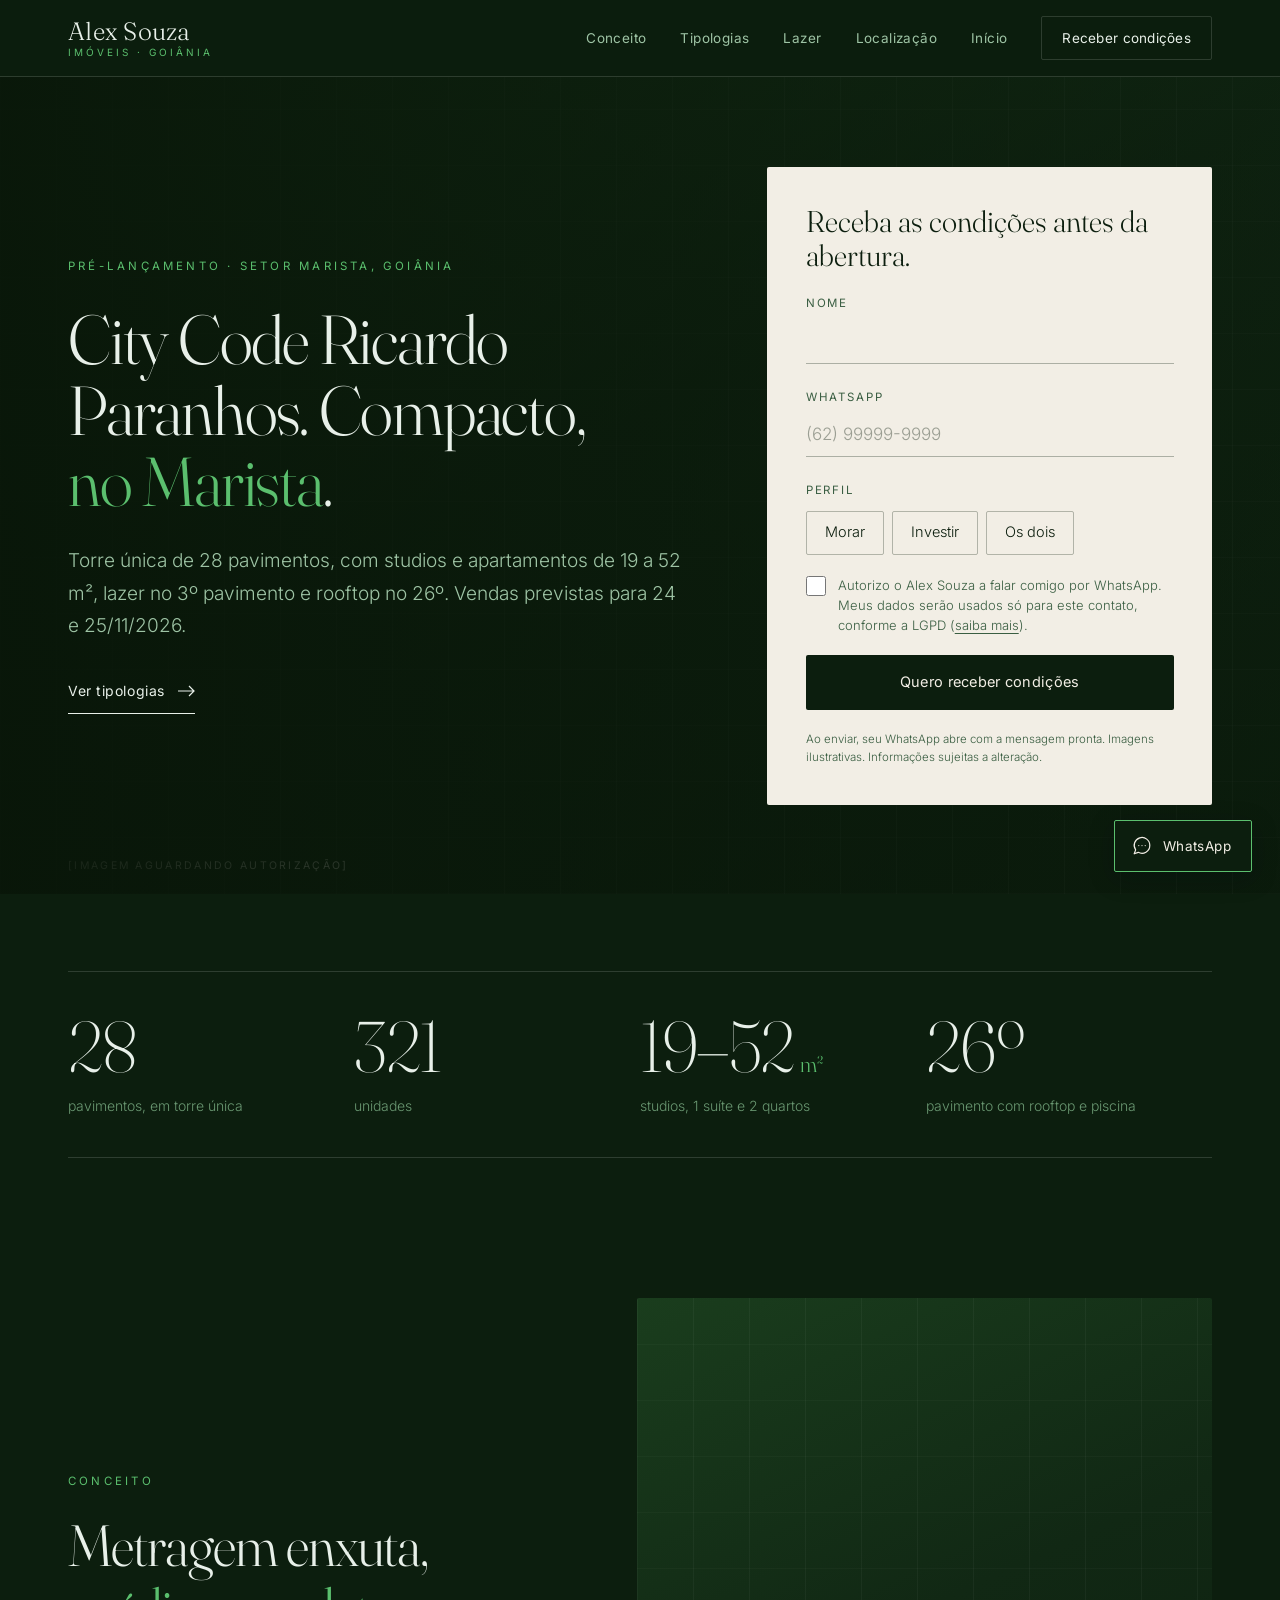
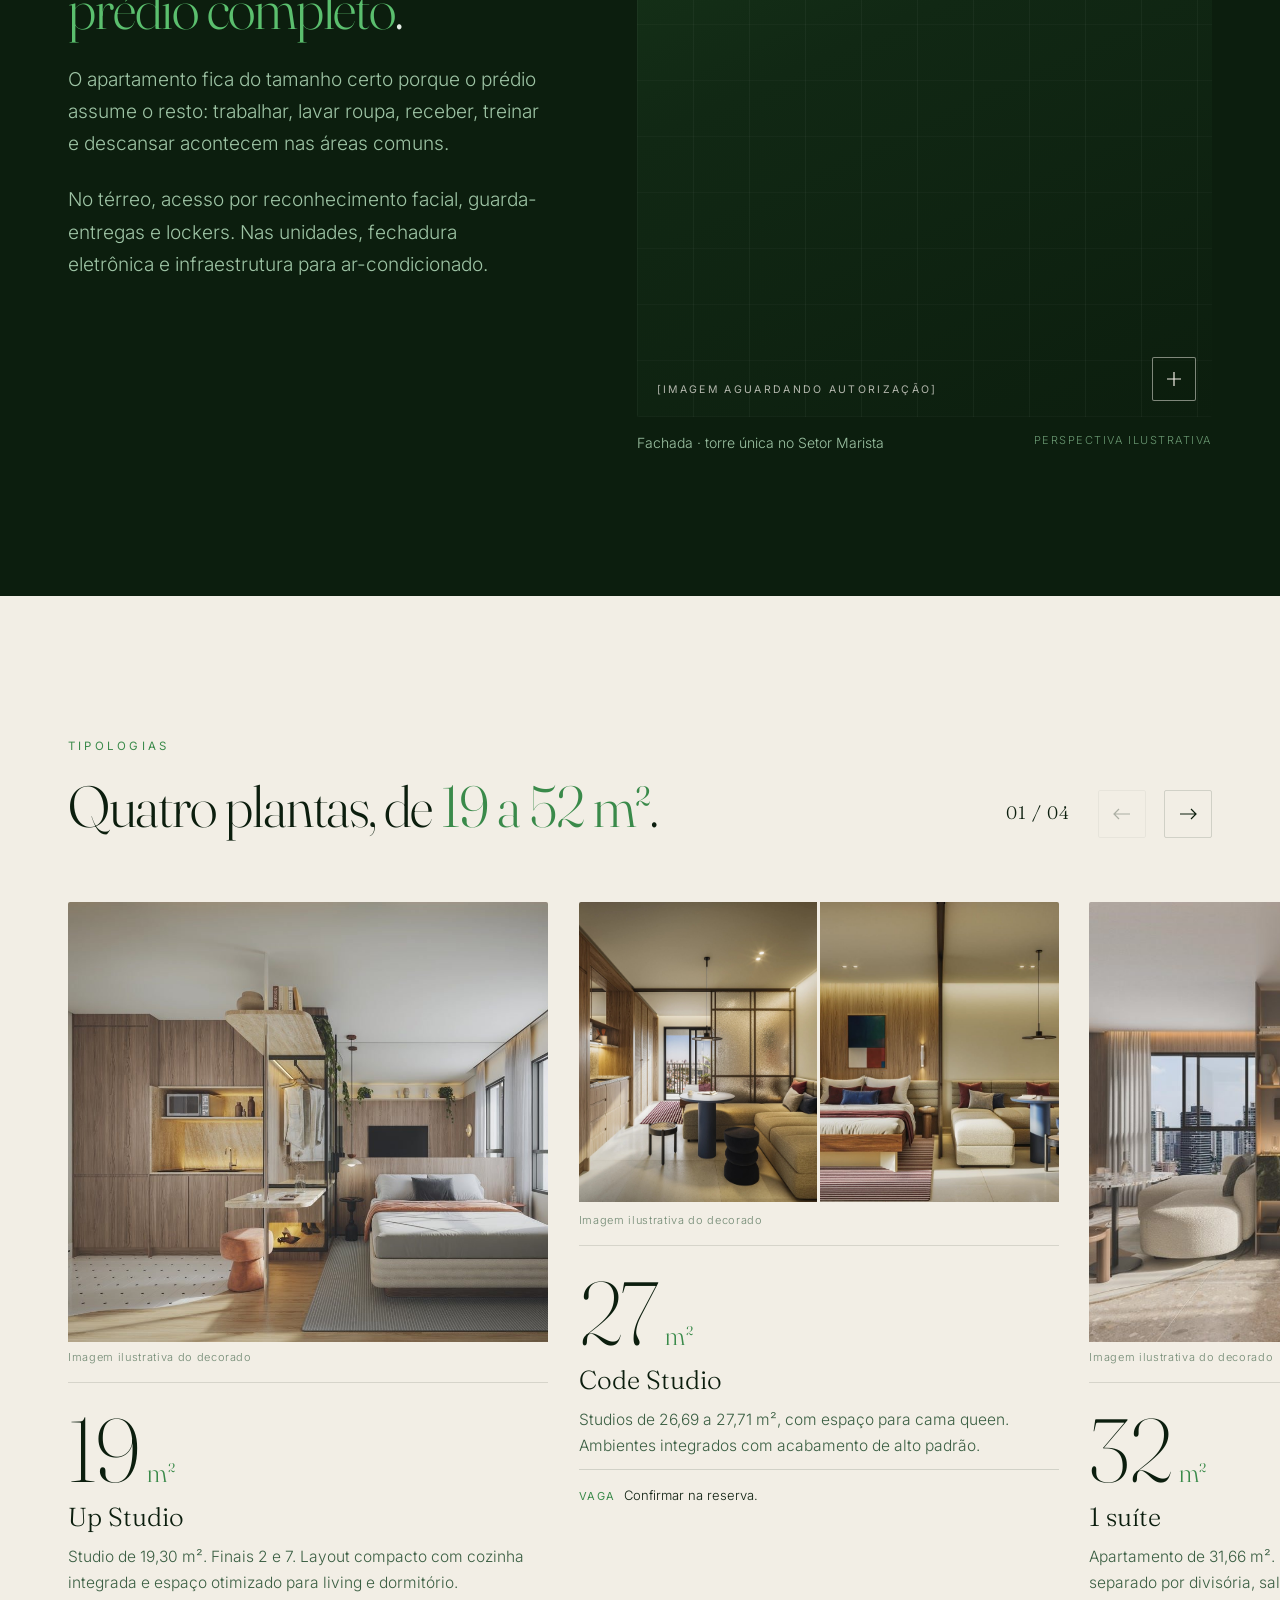
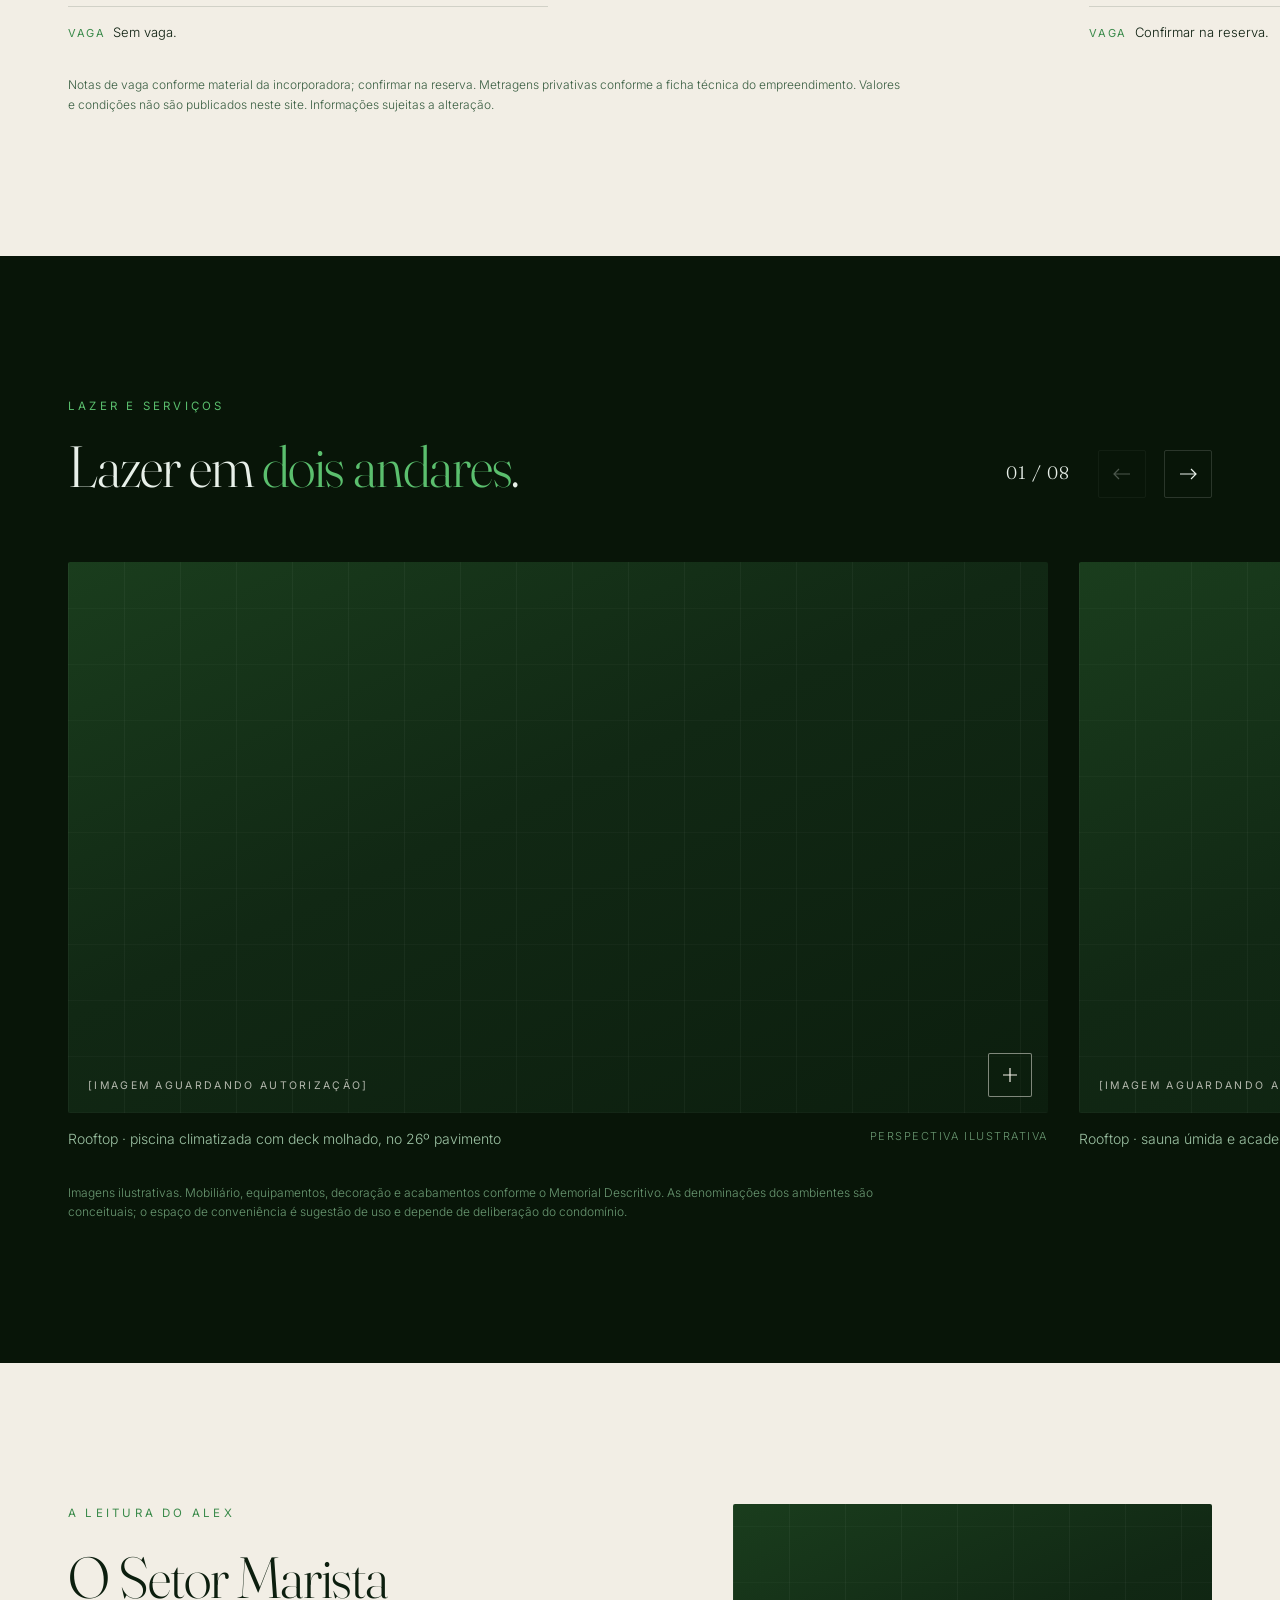
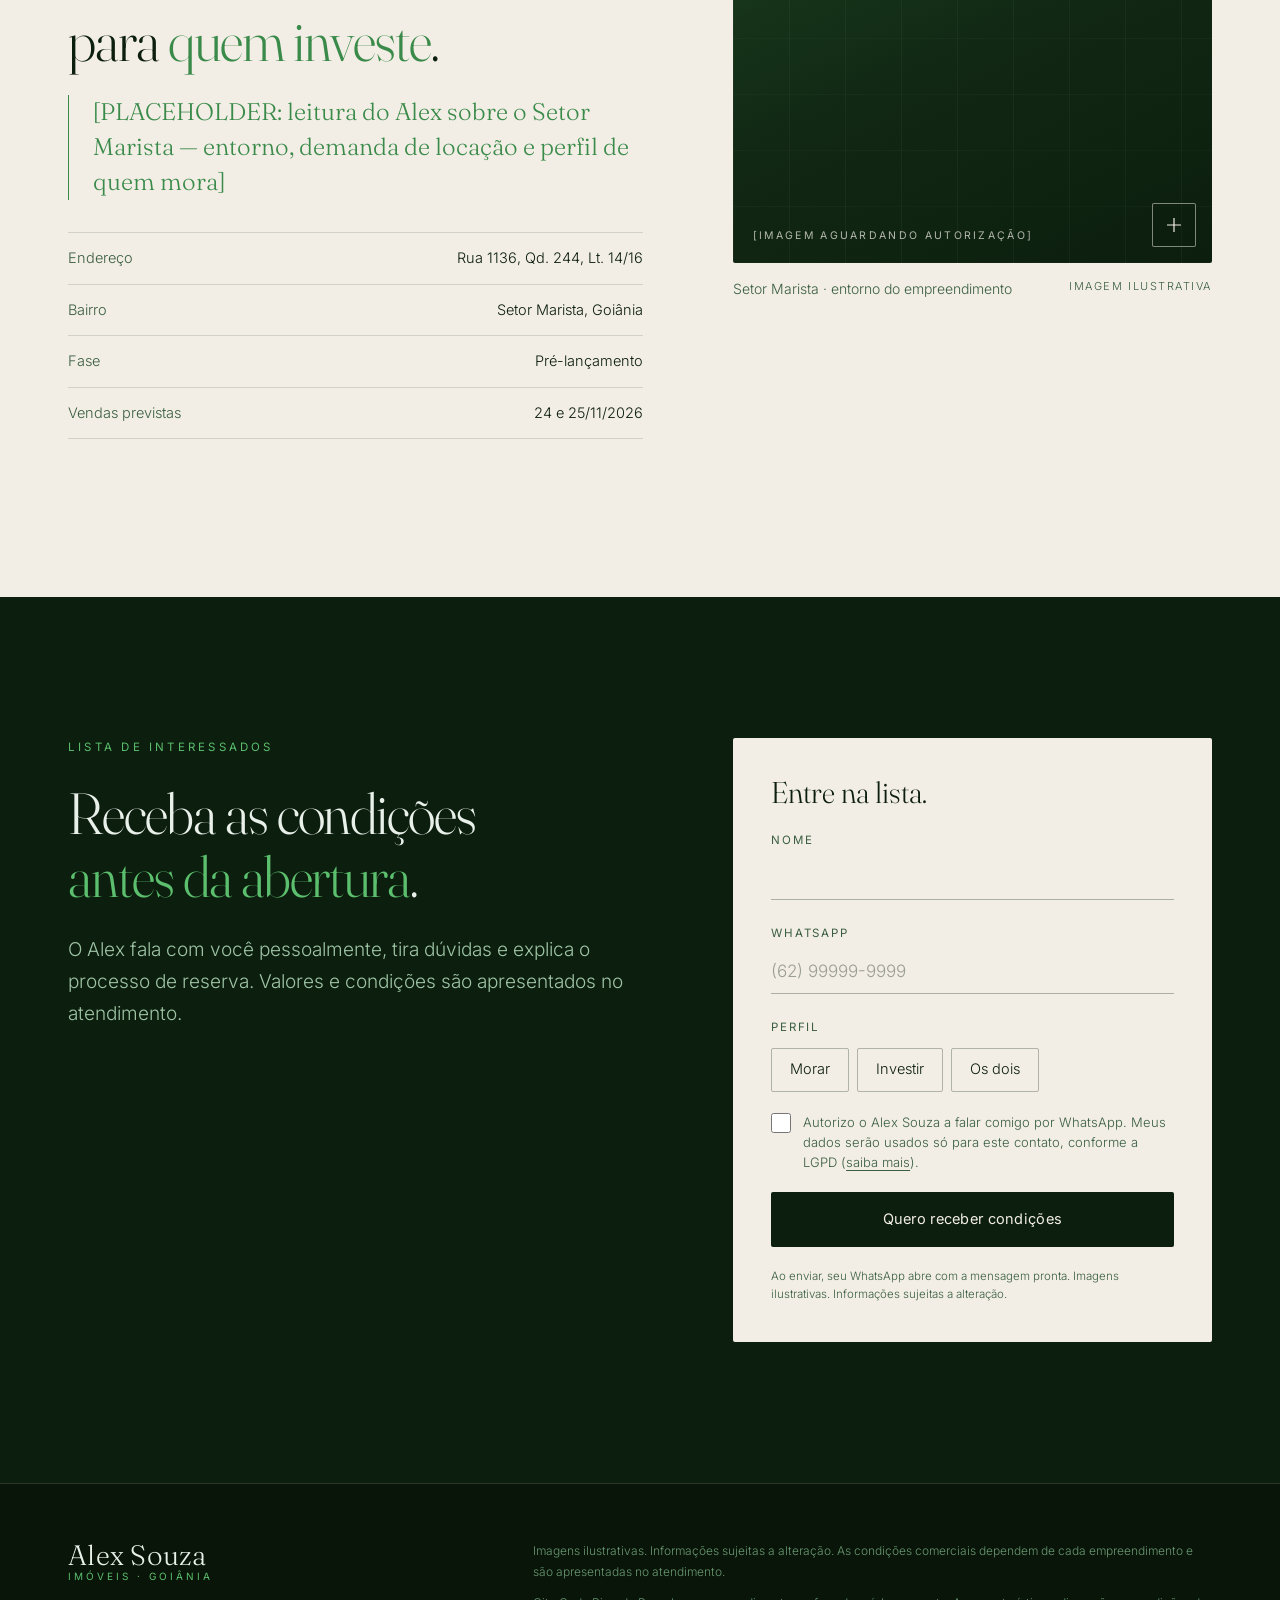
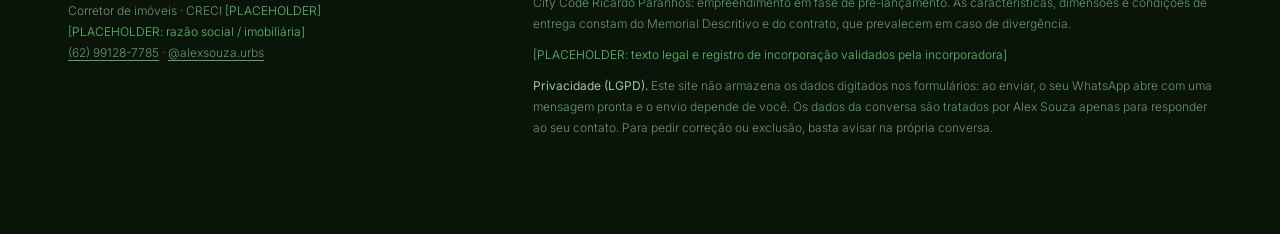
==== commit 41e6cbf9: "fix: cache-busting ?v=3 no CSS para forçar atualização no CDN O header Cache-Control: immutable fazi" ====
--- a/city-code-ricardo-paranhos/index.html
+++ b/city-code-ricardo-paranhos/index.html
@@ -59,7 +59,7 @@
 <meta property="og:description" content="Pré-lançamento no Setor Marista, Goiânia: torre única de 28 pavimentos, 321 unidades de 19 a 52 m². Entre na lista de interessados com o corretor Alex Souza.">
 <link rel="preload" href="../assets/fonts/fraunces.woff2" as="font" type="font/woff2" crossorigin>
 <link rel="preload" href="../assets/fonts/inter.woff2" as="font" type="font/woff2" crossorigin>
-<link rel="stylesheet" href="../assets/css/style.css">
+<link rel="stylesheet" href="../assets/css/style.css?v=3">
 <script>document.documentElement.className += ' js';</script>
 <!-- GA4 / Meta Pixel: preencher os IDs e descomentar quando existirem.
      GA4_ID = "[PLACEHOLDER]"   META_PIXEL_ID = "[PLACEHOLDER]"
--- a/assets/css/style.css
+++ b/assets/css/style.css
@@ -60,7 +60,7 @@
 /* Botões e links */
 .btn{display:inline-flex;align-items:center;justify-content:center;gap:10px;min-height:52px;padding:14px 30px;border:1px solid transparent;border-radius:2px;font-size:14.5px;font-weight:400;letter-spacing:.02em;transition:background .25s ease,border-color .25s ease,color .25s ease}
 .btn-bronze{background:var(--bronze);color:var(--navy);font-weight:500}
-.btn-bronze:hover{background:#CFB07F}
+.btn-bronze:hover{background:#3A8A4A}
 .btn-line{border-color:var(--hair-d);color:var(--on-dark)}
 .btn-line:hover{border-color:var(--bronze);color:var(--bronze)}
 .btn-navy{background:var(--navy);color:var(--paper)}
@@ -113,7 +113,7 @@
 .shot:hover img{transform:scale(1.03)}
 .shot .wait{position:absolute;left:20px;bottom:18px;right:76px;font-size:10.5px;font-weight:400;letter-spacing:.22em;text-transform:uppercase;color:rgba(244,241,234,.72)}
 .shot.has-img .wait{display:none}
-.plus{position:absolute;right:16px;bottom:16px;width:44px;height:44px;display:grid;place-items:center;border:1px solid rgba(244,241,234,.5);border-radius:2px;color:var(--paper);background:rgba(12,26,51,.35);transition:background .25s,border-color .25s}
+.plus{position:absolute;right:16px;bottom:16px;width:44px;height:44px;display:grid;place-items:center;border:1px solid rgba(244,241,234,.5);border-radius:2px;color:var(--paper);background:rgba(12,30,14,.35);transition:background .25s,border-color .25s}
 .plus:hover{background:var(--bronze);border-color:var(--bronze);color:var(--navy)}
 .r-16x9{aspect-ratio:16/9}.r-4x3{aspect-ratio:4/3}.r-4x5{aspect-ratio:4/5}
 figcaption.cap{display:flex;justify-content:space-between;gap:16px;flex-wrap:wrap;margin-top:14px;font-size:14px;color:var(--on-dark-soft)}
@@ -209,7 +209,7 @@
 .dhero .wrap{display:grid;grid-template-columns:minmax(0,7fr) minmax(0,5fr);gap:clamp(32px,6vw,88px);align-items:center;padding-block:clamp(48px,7vw,104px)}
 .dhero-copy{display:grid;gap:28px;justify-items:start}
 .dhero .wait{left:var(--edge);bottom:20px}
-@media (max-width:900px){.dhero .wrap{grid-template-columns:1fr}.dhero::before{background:rgba(9,20,39,.78)}}
+@media (max-width:900px){.dhero .wrap{grid-template-columns:1fr}.dhero::before{background:rgba(8,21,8,.78)}}
 
 /* Números */
 .nums{display:grid;grid-template-columns:repeat(4,minmax(0,1fr));border-top:1px solid var(--hair-d)}
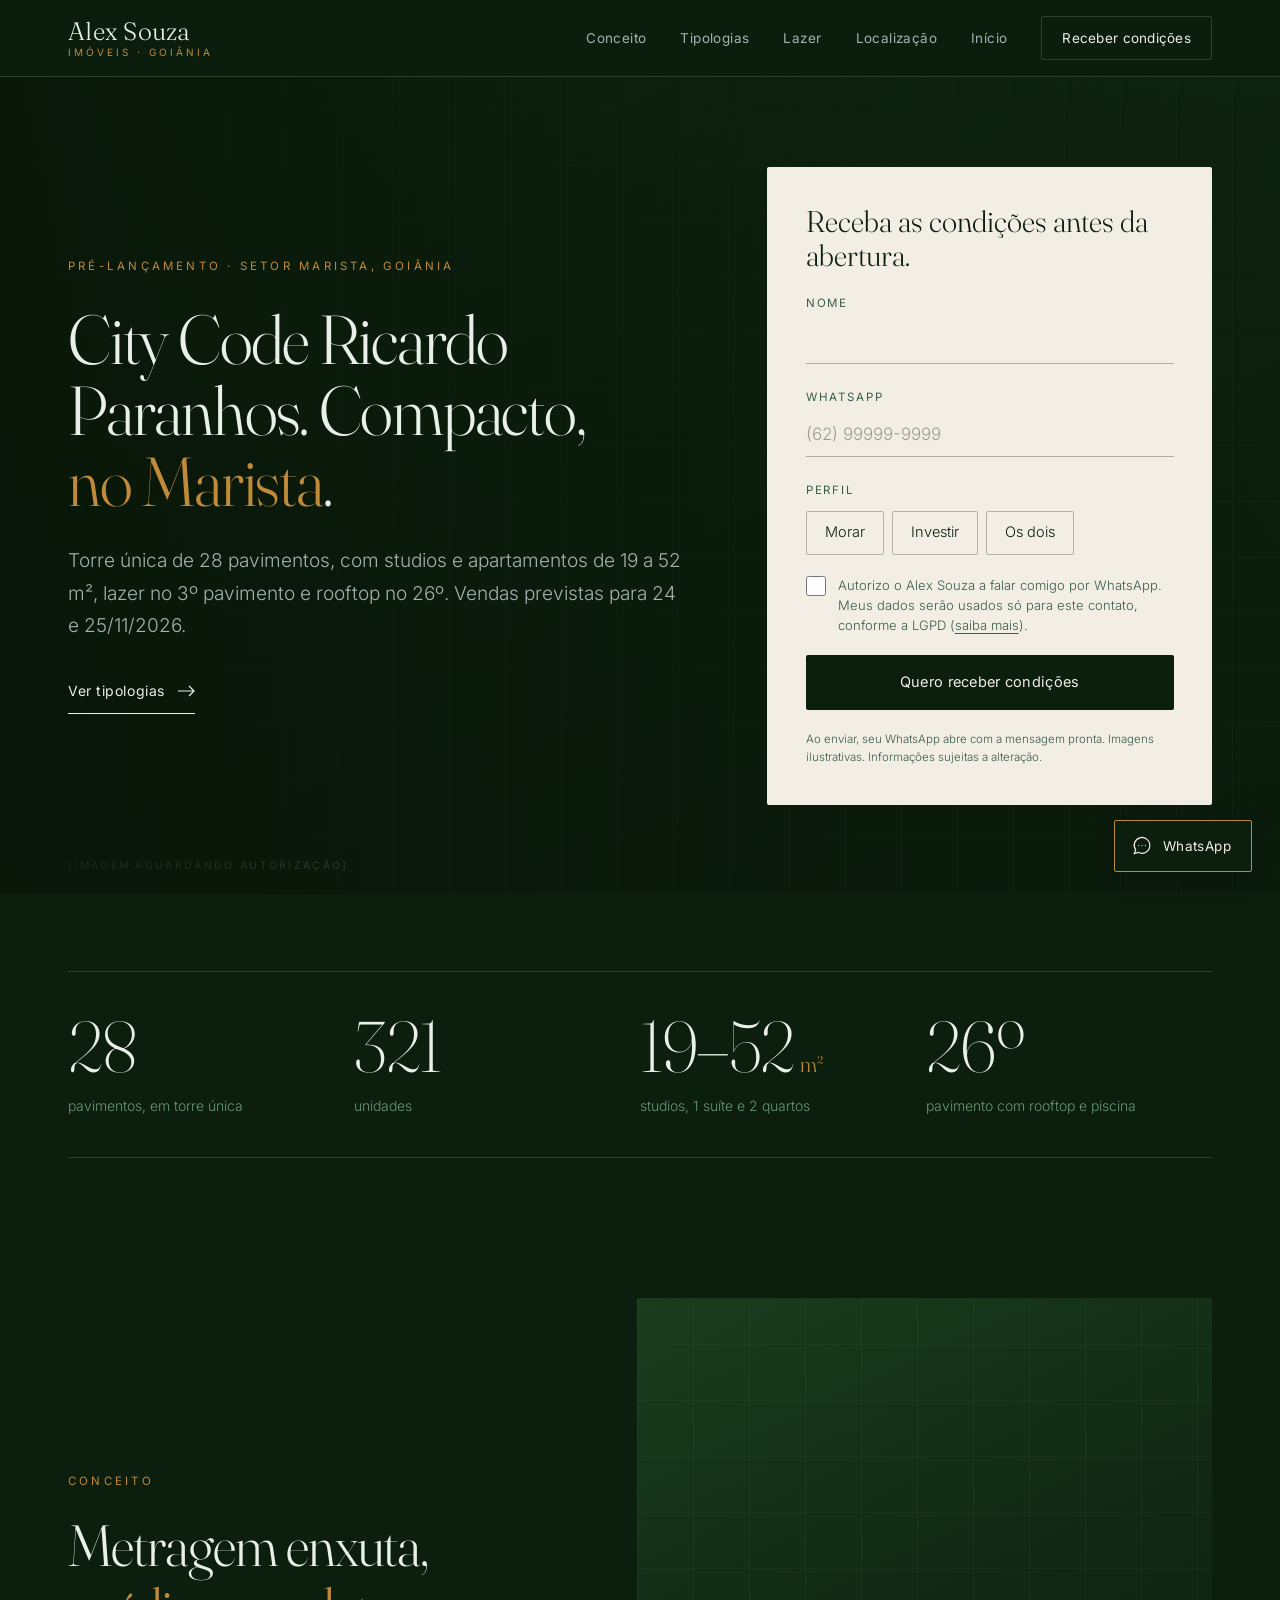
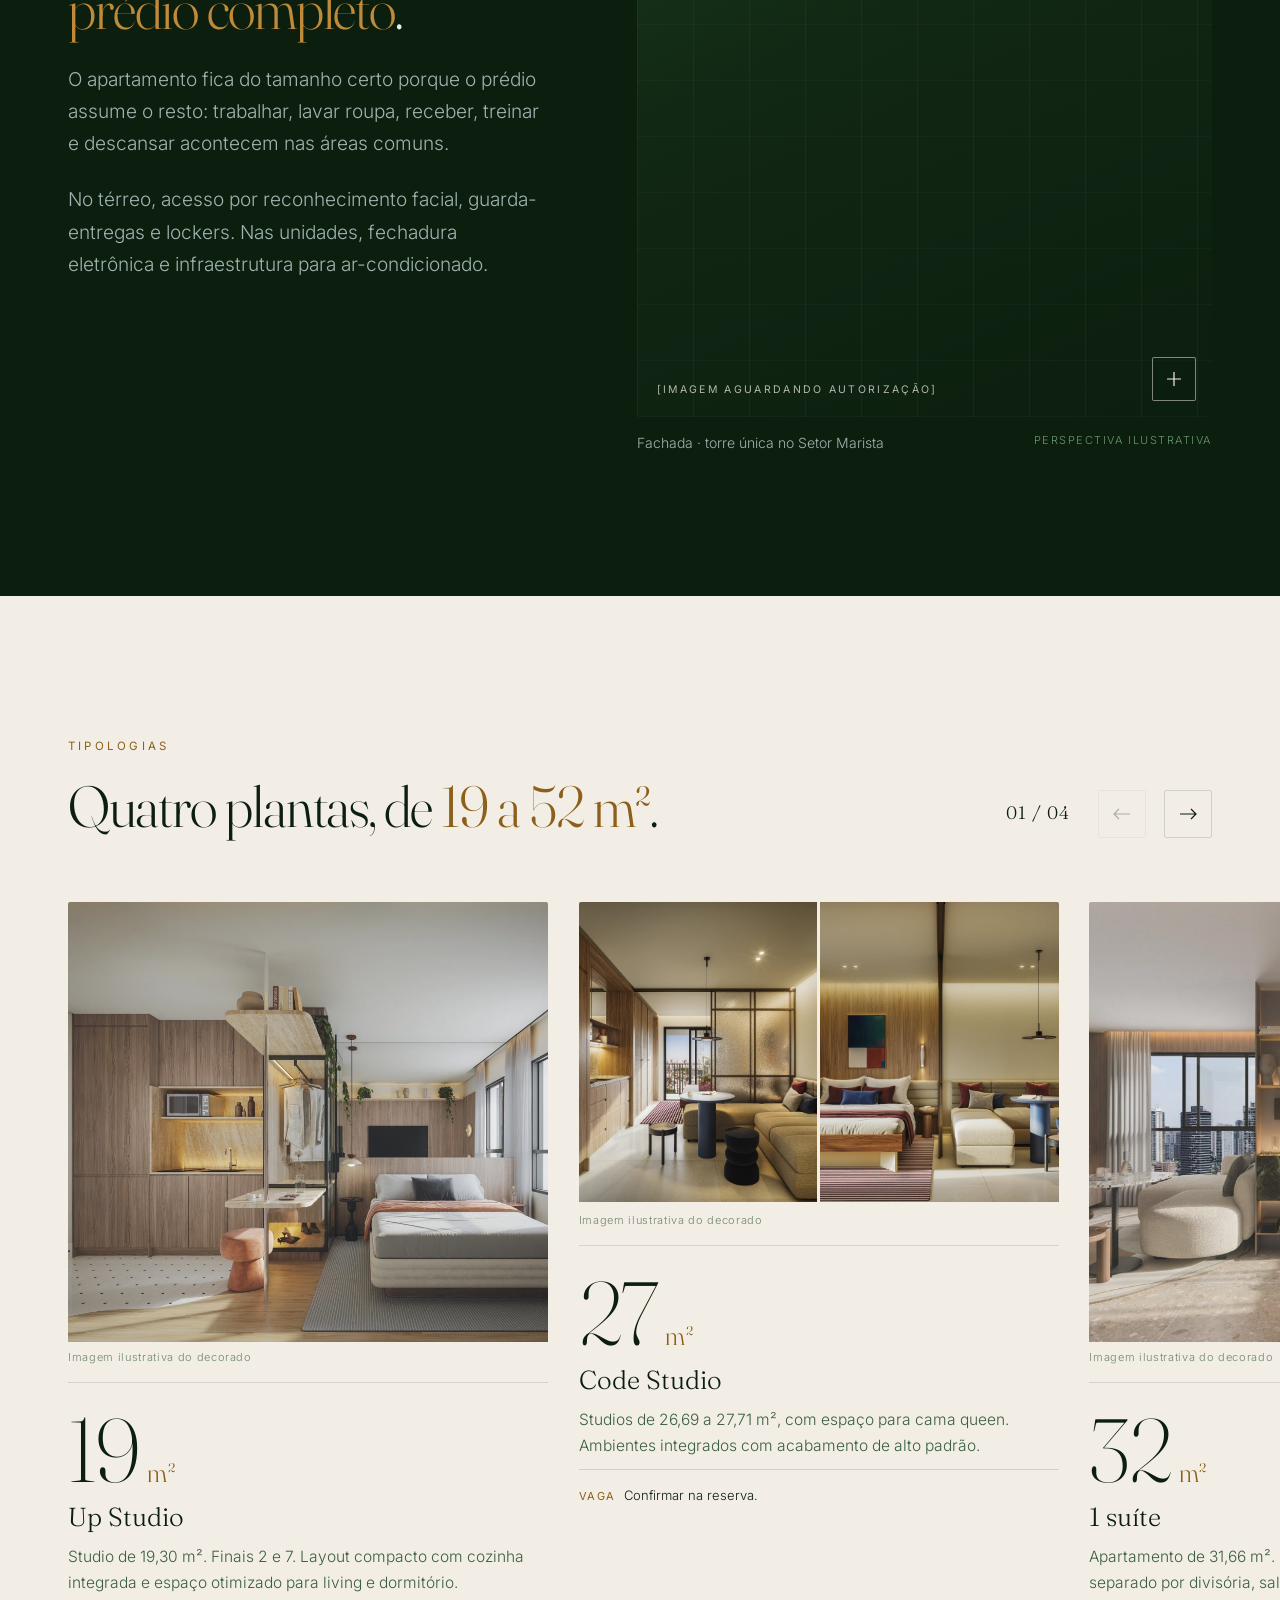
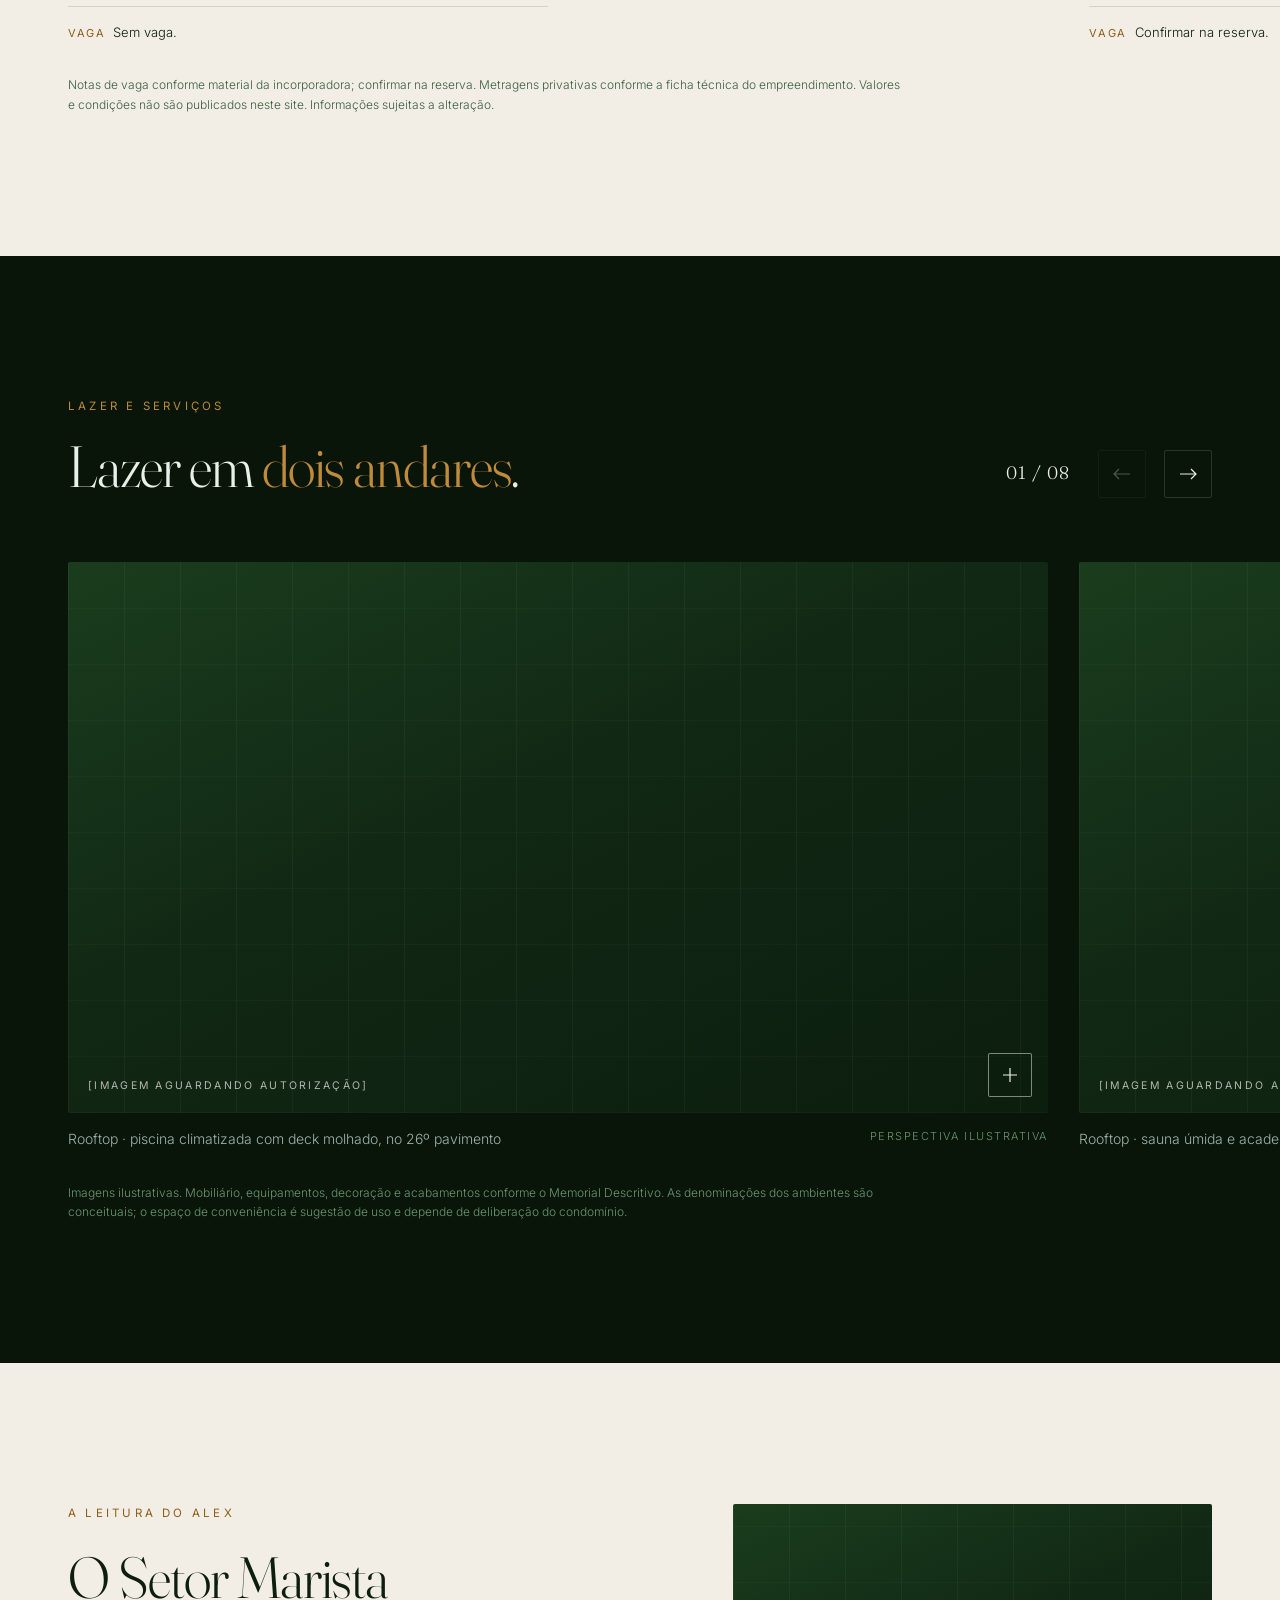
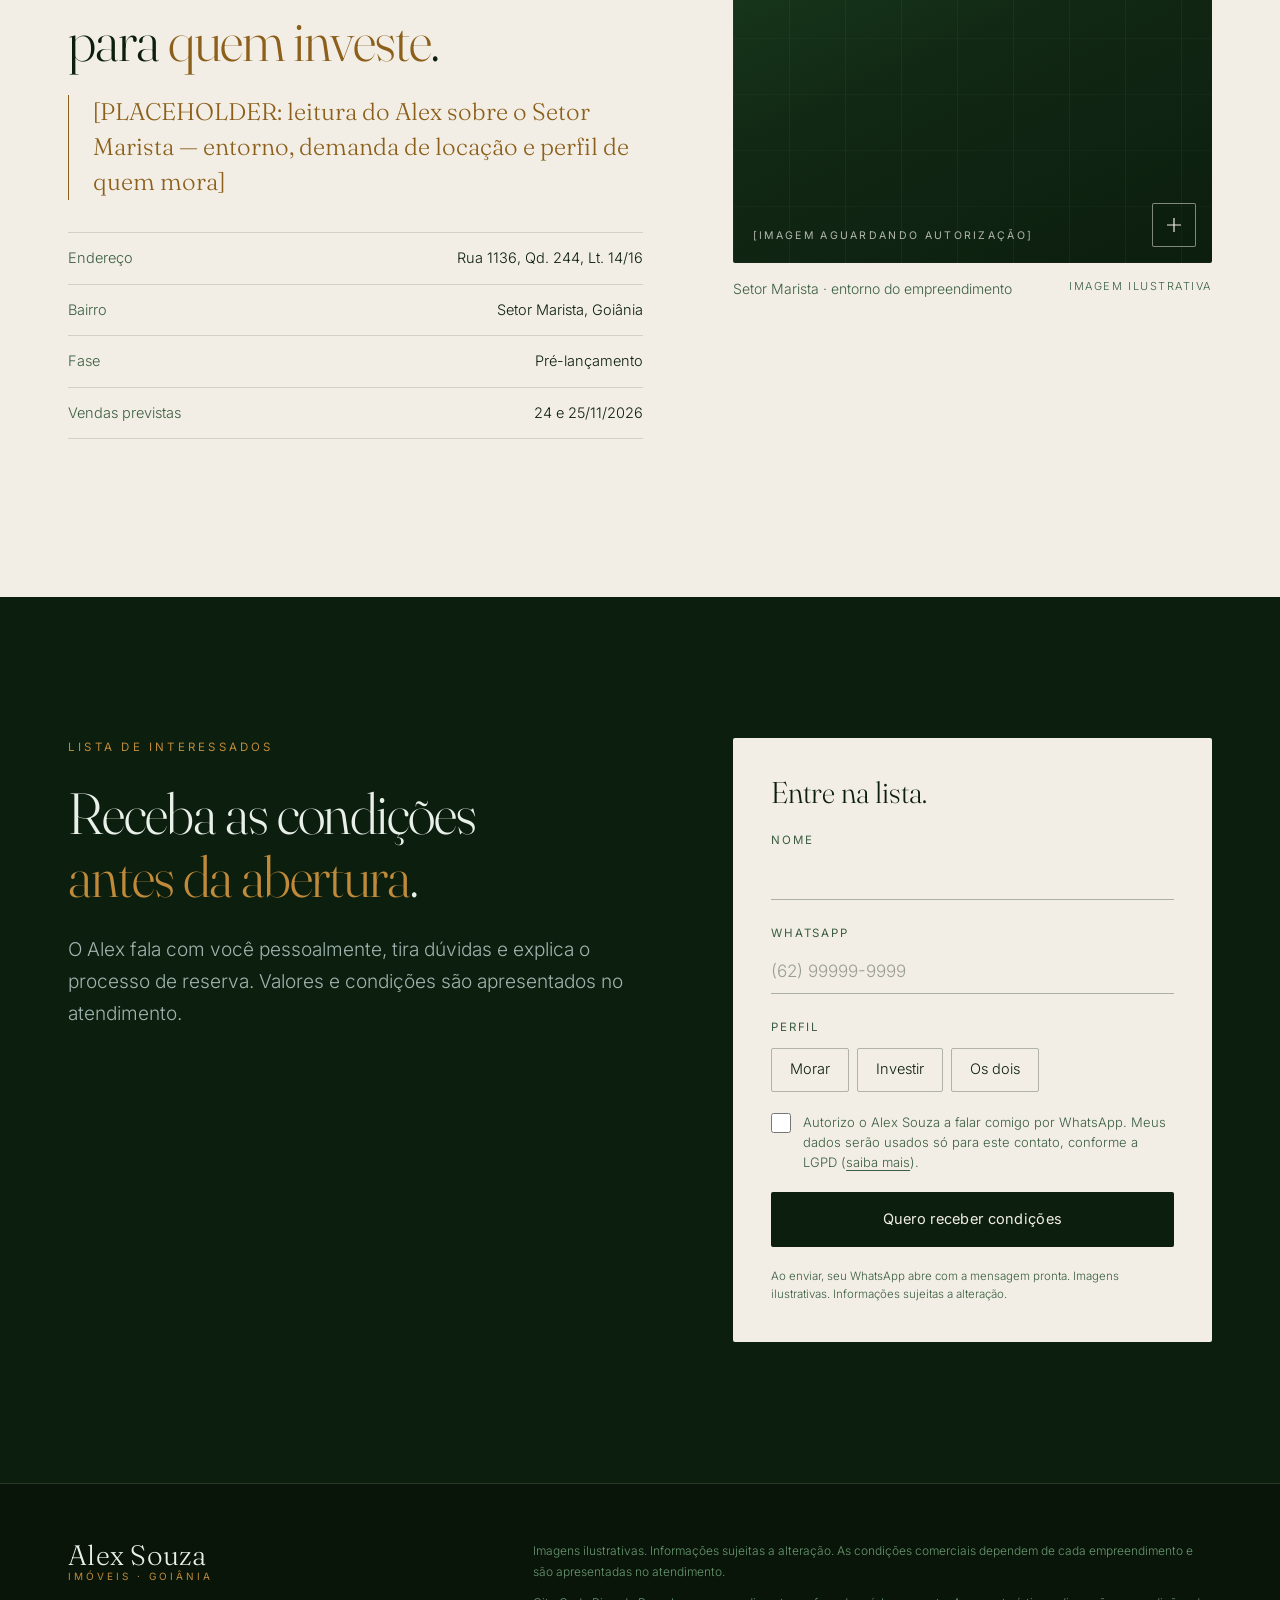
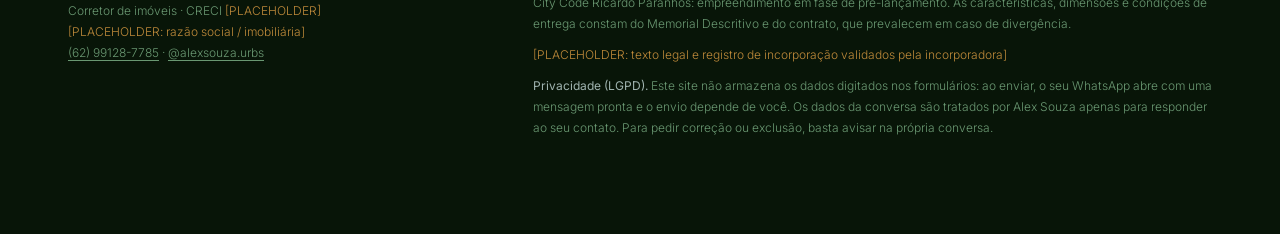
==== commit edb17777: "feat(home): hero slider de empreendimentos + paleta âmbar premium - Substitui foto do Alex na hero p" ====
--- a/city-code-ricardo-paranhos/index.html
+++ b/city-code-ricardo-paranhos/index.html
@@ -59,7 +59,7 @@
 <meta property="og:description" content="Pré-lançamento no Setor Marista, Goiânia: torre única de 28 pavimentos, 321 unidades de 19 a 52 m². Entre na lista de interessados com o corretor Alex Souza.">
 <link rel="preload" href="../assets/fonts/fraunces.woff2" as="font" type="font/woff2" crossorigin>
 <link rel="preload" href="../assets/fonts/inter.woff2" as="font" type="font/woff2" crossorigin>
-<link rel="stylesheet" href="../assets/css/style.css?v=3">
+<link rel="stylesheet" href="../assets/css/style.css?v=4">
 <script>document.documentElement.className += ' js';</script>
 <!-- GA4 / Meta Pixel: preencher os IDs e descomentar quando existirem.
      GA4_ID = "[PLACEHOLDER]"   META_PIXEL_ID = "[PLACEHOLDER]"
--- a/assets/css/style.css
+++ b/assets/css/style.css
@@ -1,5 +1,5 @@
-/* Alex Souza · Imóveis — v3
-   Identidade: floresta #0C1E0E · verde-médio #1A3D1D · off-white #F2EEE5 · verde-acento #5BBF6E · erro #C0392B
+/* Alex Souza · Imóveis — v4
+   Identidade: floresta #0C1E0E · verde-médio #1A3D1D · off-white #F2EEE5 · âmbar #BF8A3A · erro #C0392B
    Títulos: Fraunces 300 · Texto: Inter 300/400 · hairlines de 1px · raio máx. 2px */
 
 @font-face{font-family:'Fraunces';src:url('../fonts/fraunces.woff2') format('woff2');font-weight:100 900;font-style:normal;font-display:swap}
@@ -8,8 +8,8 @@
 :root{
   --navy:#0C1E0E; --navy-deep:#081508; --blue:#1A3D1D;
   --paper:#F2EEE5; --white:#F8F6F0;
-  --bronze:#5BBF6E; --bronze-ink:#3A8A4A; --wine:#C0392B;
-  --on-dark:#E8F0E9; --on-dark-soft:#9EC4A5; --on-dark-mute:#6A9872;
+  --bronze:#BF8A3A; --bronze-ink:#8C5F1A; --wine:#C0392B;
+  --on-dark:#E8F0E9; --on-dark-soft:#A0B4B0; --on-dark-mute:#6A9872;
   --on-light:#0C1E0E; --on-light-soft:#3A5E42;
   --hair-d:rgba(255,255,255,.14); --hair-l:rgba(12,30,14,.14);
   --serif:'Fraunces',Georgia,'Times New Roman',serif;
@@ -60,7 +60,7 @@
 /* Botões e links */
 .btn{display:inline-flex;align-items:center;justify-content:center;gap:10px;min-height:52px;padding:14px 30px;border:1px solid transparent;border-radius:2px;font-size:14.5px;font-weight:400;letter-spacing:.02em;transition:background .25s ease,border-color .25s ease,color .25s ease}
 .btn-bronze{background:var(--bronze);color:var(--navy);font-weight:500}
-.btn-bronze:hover{background:#3A8A4A}
+.btn-bronze:hover{background:#8A5E18}
 .btn-line{border-color:var(--hair-d);color:var(--on-dark)}
 .btn-line:hover{border-color:var(--bronze);color:var(--bronze)}
 .btn-navy{background:var(--navy);color:var(--paper)}
@@ -96,7 +96,28 @@
 .portrait .frame{aspect-ratio:4/5;overflow:hidden;border-radius:2px;background:var(--blue)}
 .portrait img{width:100%;height:100%;object-fit:cover;object-position:center 18%}
 .portrait figcaption{display:flex;justify-content:space-between;gap:16px;flex-wrap:wrap;margin-top:14px;padding-top:14px;border-top:1px solid var(--hair-d);font-size:12px;letter-spacing:.06em;color:var(--on-dark-mute)}
-@media (max-width:860px){.hero{grid-template-columns:1fr}.portrait{max-width:440px}}
+@media (max-width:860px){.hero{grid-template-columns:1fr}.portrait{max-width:440px}.hero-slider{max-width:440px}}
+
+/* Hero slider */
+.hero-slider{position:relative;aspect-ratio:4/5;overflow:hidden;border-radius:2px}
+.hs-track{position:relative;height:100%}
+.hs-slide{position:absolute;inset:0;opacity:0;transition:opacity .65s ease;pointer-events:none}
+.hs-slide.is-active{opacity:1;pointer-events:auto}
+.hs-visual{position:absolute;inset:0;width:100%;height:100%;aspect-ratio:unset!important;border-radius:0!important;overflow:hidden}
+.hs-panel{position:absolute;inset:0;padding:clamp(20px,3vw,36px);display:flex;flex-direction:column;justify-content:flex-end;background:linear-gradient(to top,rgba(8,21,8,.92) 0%,rgba(8,21,8,.48) 50%,rgba(8,21,8,.06) 100%)}
+.hs-eyebrow{font-size:10.5px;font-weight:400;letter-spacing:.26em;text-transform:uppercase;color:var(--bronze);margin-bottom:12px}
+.hs-name{display:block;font-family:var(--serif);font-weight:300;font-size:clamp(24px,3vw,40px);line-height:1.06;letter-spacing:-.016em;color:var(--on-dark);margin-bottom:10px;font-variation-settings:'opsz' 60}
+.hs-specs{display:flex;flex-direction:column;gap:4px;margin-bottom:20px;font-size:12.5px;color:var(--on-dark-mute);letter-spacing:.03em;padding:0;list-style:none}
+.hs-specs li::before{content:"— "}
+.hs-ctas{display:flex;flex-wrap:wrap;gap:10px}
+.hs-tour svg{flex-shrink:0;margin-right:2px}
+.hs-nav{position:absolute;inset:0;pointer-events:none}
+.hs-arr{position:absolute;top:50%;transform:translateY(-50%);z-index:5;width:38px;height:38px;display:grid;place-items:center;border-radius:2px;background:rgba(8,21,8,.52);color:var(--on-dark);border:1px solid var(--hair-d);transition:background .25s;pointer-events:auto}
+.hs-prev{left:12px}.hs-next{right:12px}
+.hs-arr:hover{background:rgba(8,21,8,.82)}
+.hs-dots{position:absolute;bottom:14px;left:50%;transform:translateX(-50%);display:flex;gap:8px;pointer-events:auto}
+.hs-dot{width:28px;height:3px;border-radius:2px;background:rgba(255,255,255,.26);border:0;padding:0;transition:background .3s,width .3s;flex-shrink:0}
+.hs-dot.is-active{background:var(--bronze);width:48px}
 
 /* Faixa de bairros */
 .strip{border-block:1px solid var(--hair-d)}
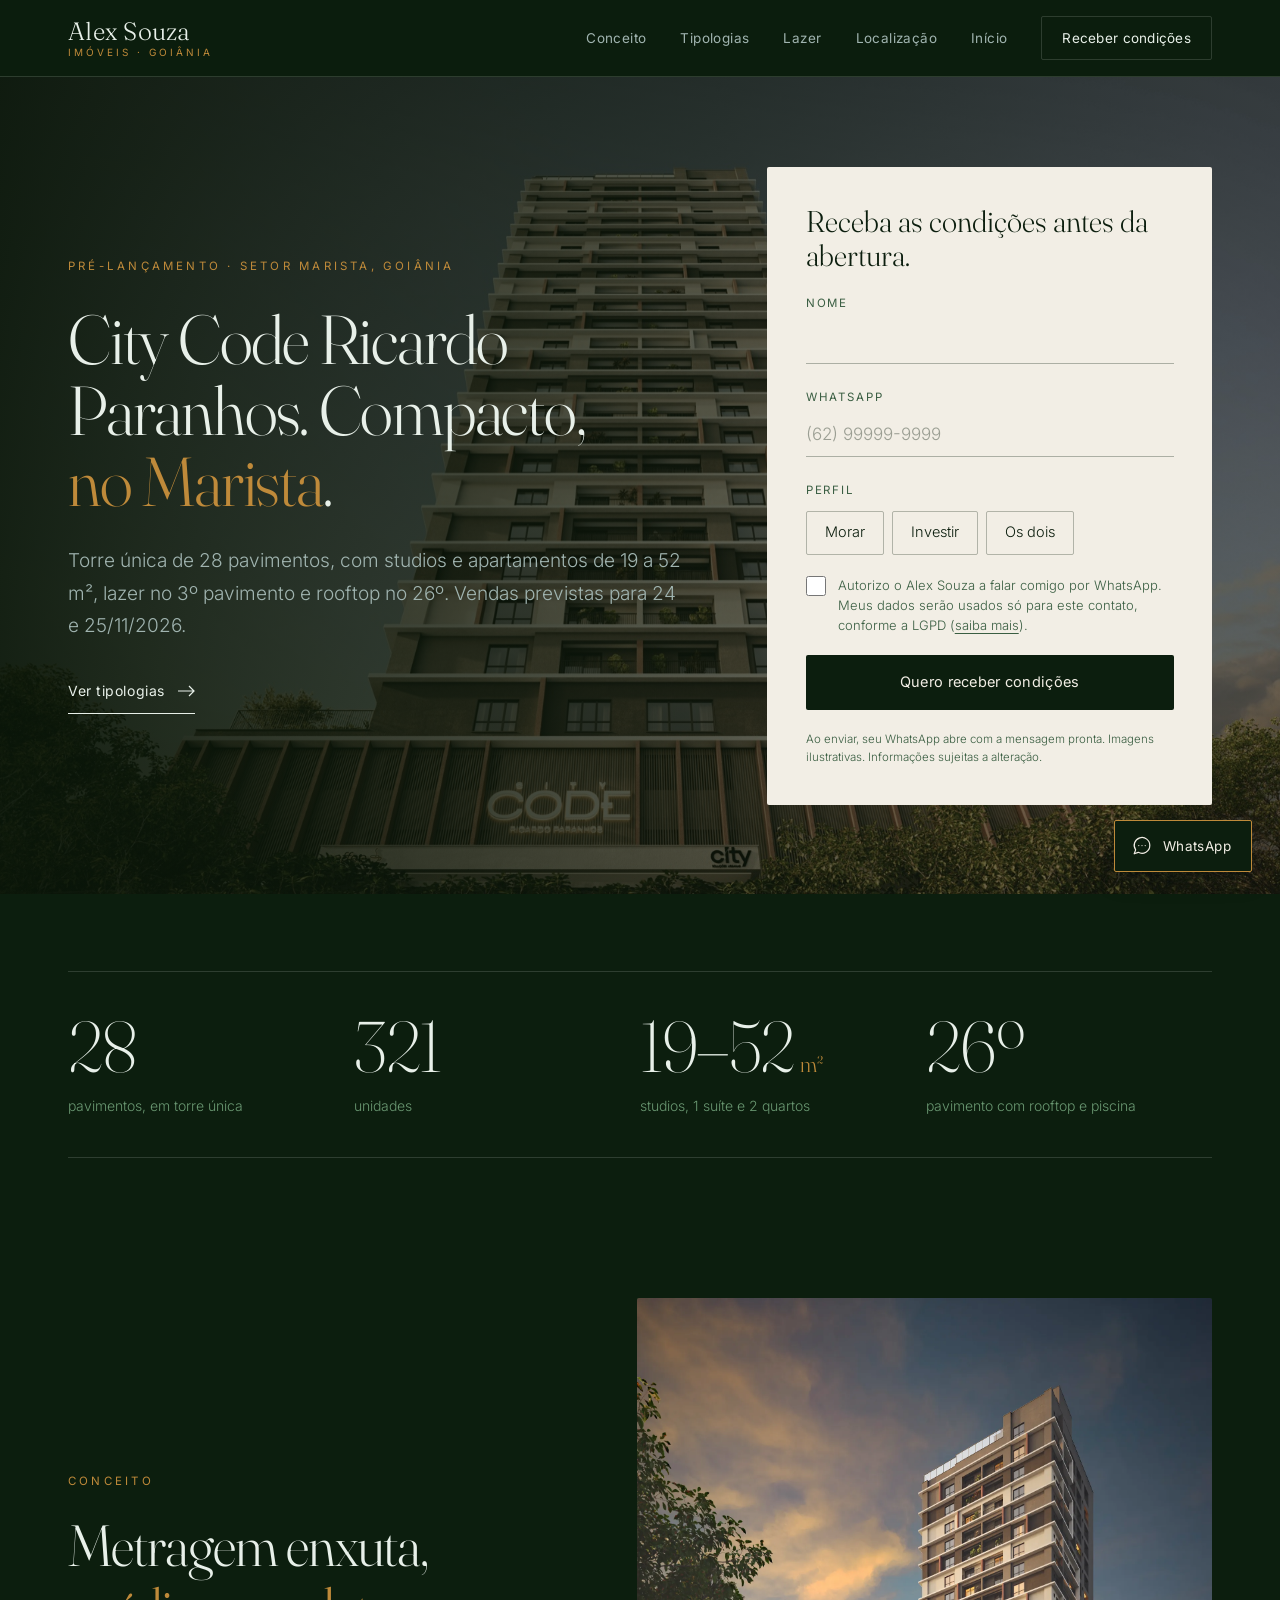
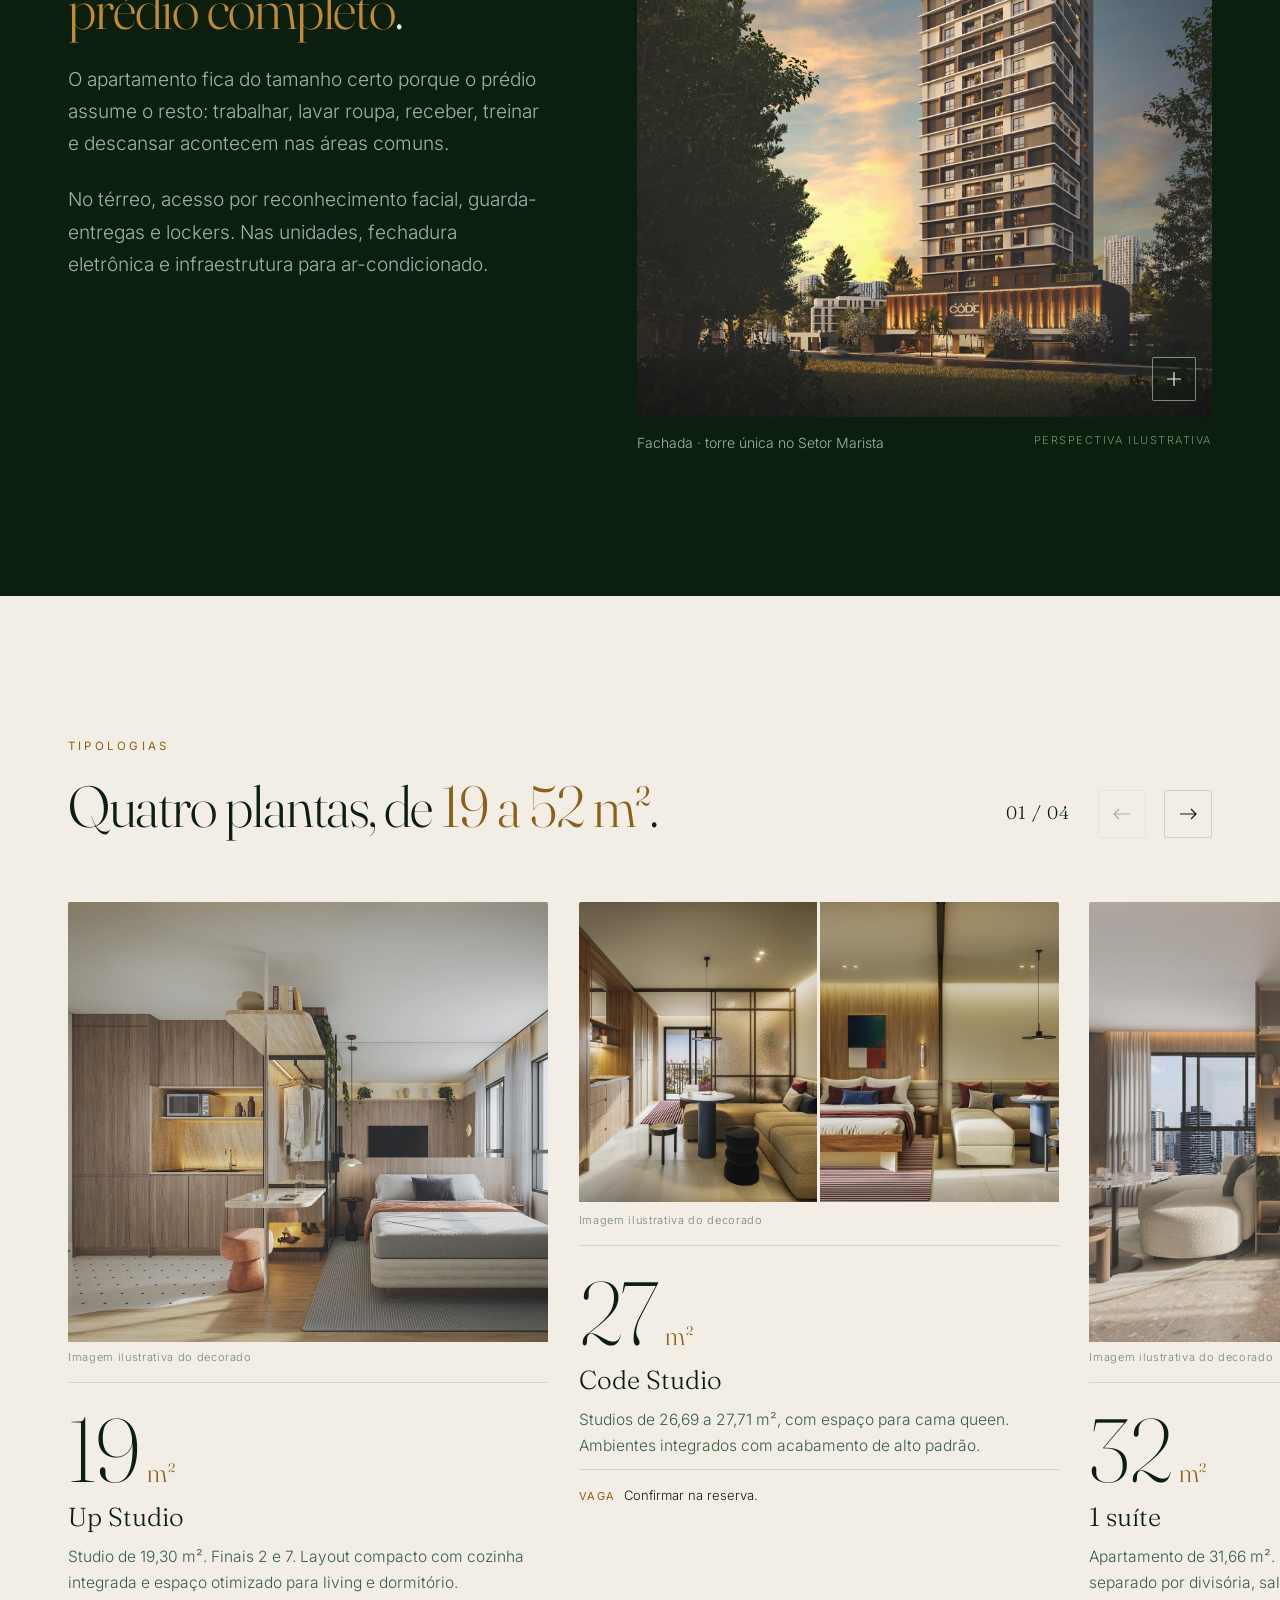
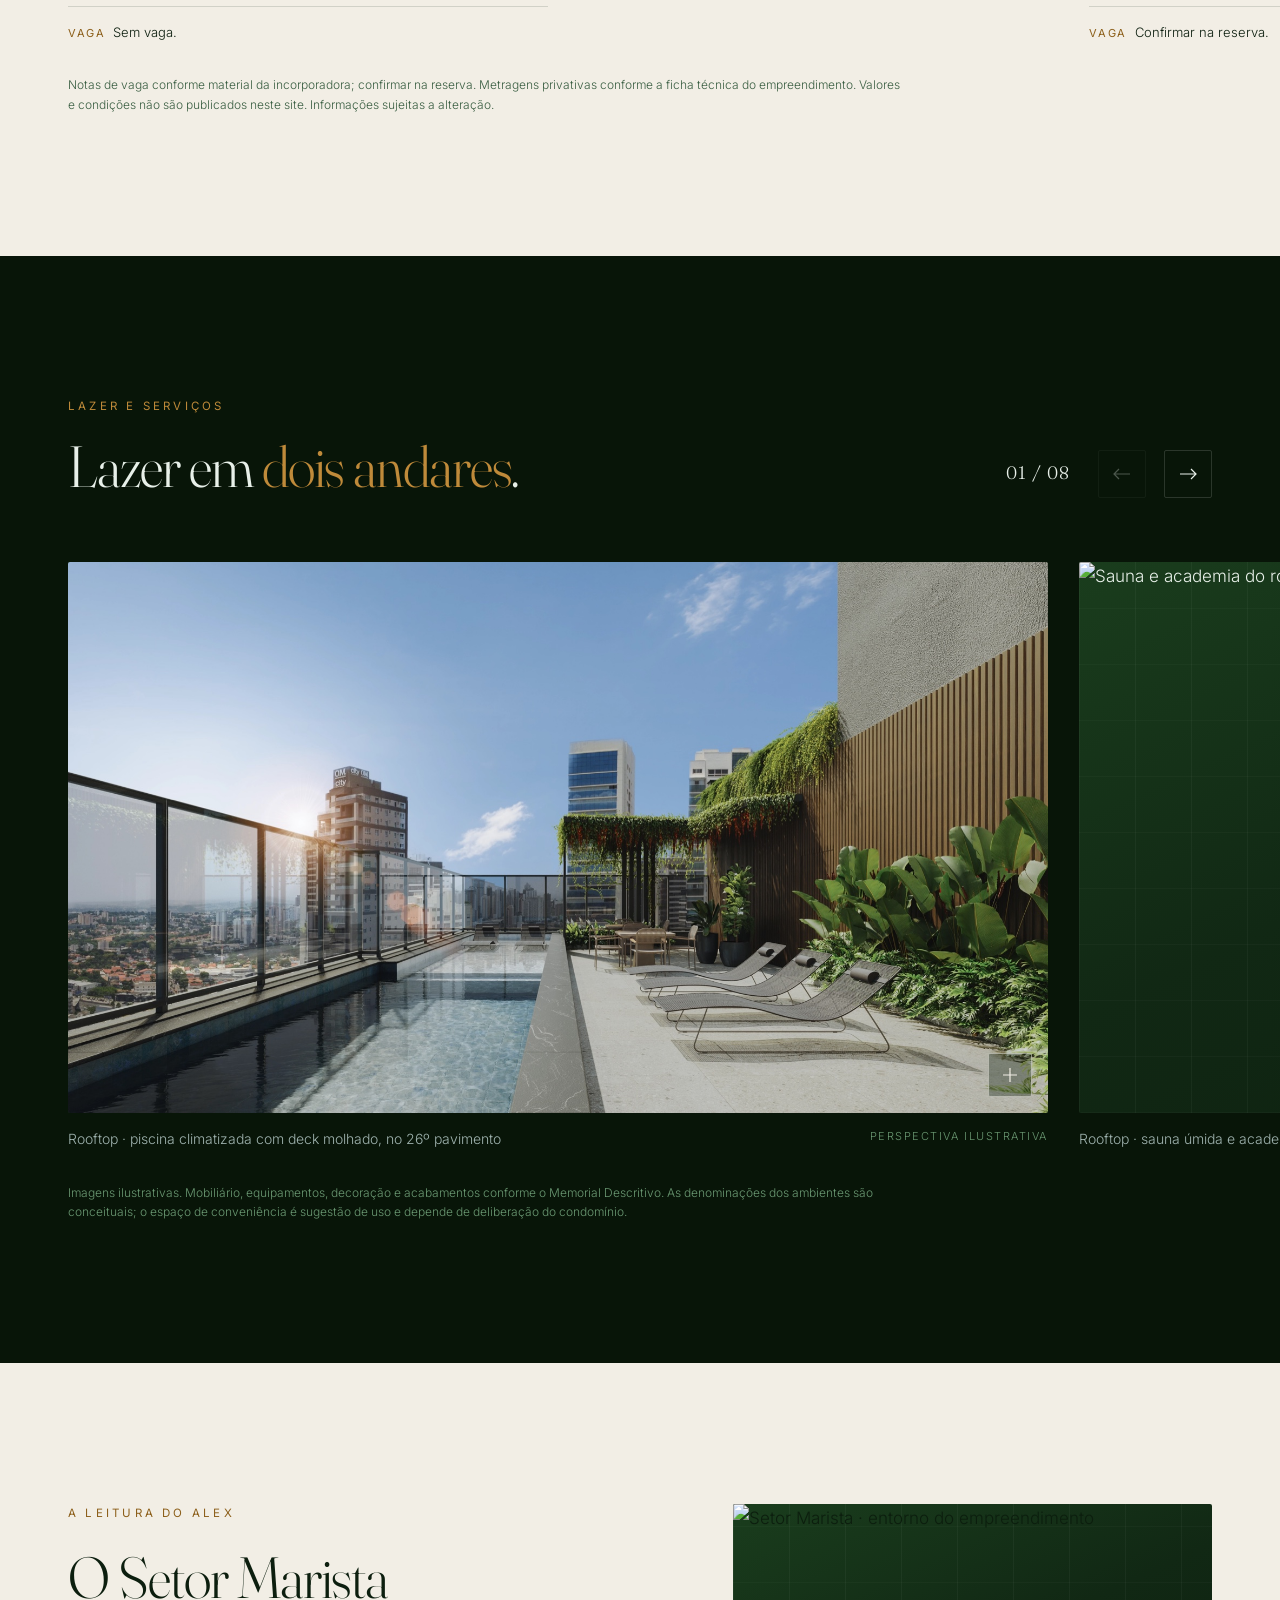
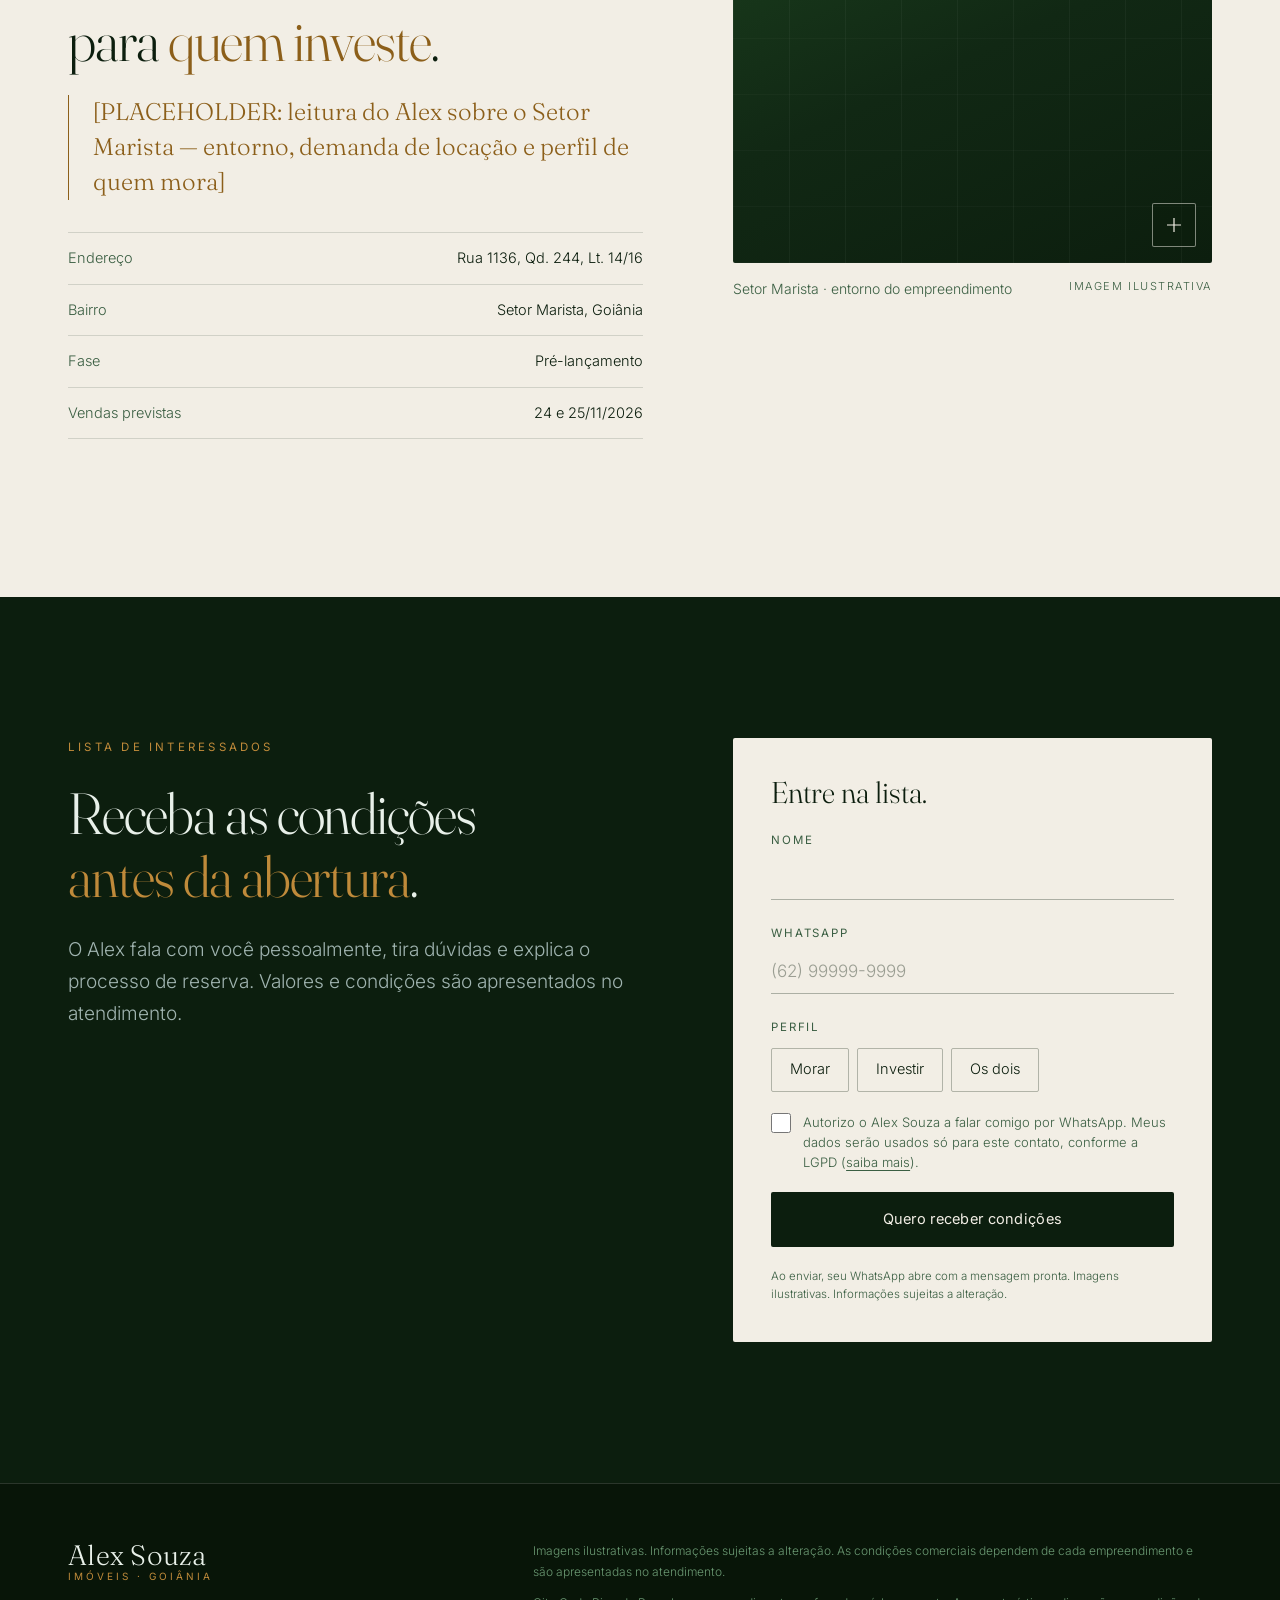
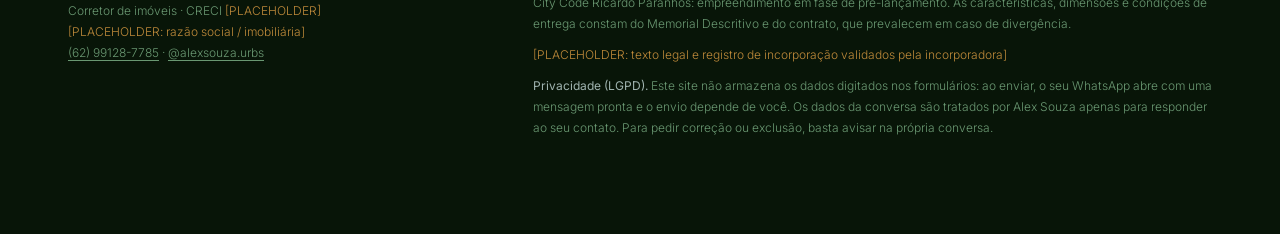
==== commit b3376b8f: "feat(imagens): adiciona perspectivas reais do City Code Ricardo Paranhos 19 imagens do material ofic" ====
--- a/city-code-ricardo-paranhos/index.html
+++ b/city-code-ricardo-paranhos/index.html
@@ -81,7 +81,7 @@
 
   <!-- HERO — imagem de fundo: preencher data-src quando houver autorização da incorporadora (sem logos). -->
   <section class="dhero" aria-labelledby="h-hero">
-    <div class="shot " data-src="" data-alt="Perspectiva ilustrativa da fachada"><span class="wait">[imagem aguardando autorização]</span></div>
+    <div class="shot " data-src="../assets/img/cc-fachada-01.jpg" data-alt="Perspectiva ilustrativa da fachada"><span class="wait">[imagem aguardando autorização]</span></div>
     <div class="wrap">
       <div class="dhero-copy" data-reveal>
         <span class="eyebrow">Pré-lançamento · Setor Marista, Goiânia</span>
@@ -135,7 +135,7 @@
         <p class="lead">No térreo, acesso por reconhecimento facial, guarda-entregas e lockers. Nas unidades, fechadura eletrônica e infraestrutura para ar-condicionado.</p>
       </div>
       <figure data-reveal data-lb data-caption="Fachada · torre única no Setor Marista">
-        <div class="shot r-4x5" data-src="" data-alt="Fachada · torre única no Setor Marista"><span class="wait">[imagem aguardando autorização]</span><button class="plus" type="button" aria-label="Ampliar imagem: Fachada · torre única no Setor Marista"><svg width="16" height="16" viewBox="0 0 16 16" fill="none" stroke="currentColor" stroke-width="1.2" aria-hidden="true"><path d="M8 1v14M1 8h14"/></svg></button></div>
+        <div class="shot r-4x5" data-src="../assets/img/cc-fachada-sunset.webp" data-alt="Fachada · torre única no Setor Marista"><span class="wait">[imagem aguardando autorização]</span><button class="plus" type="button" aria-label="Ampliar imagem: Fachada · torre única no Setor Marista"><svg width="16" height="16" viewBox="0 0 16 16" fill="none" stroke="currentColor" stroke-width="1.2" aria-hidden="true"><path d="M8 1v14M1 8h14"/></svg></button></div>
         <figcaption class="cap"><span>Fachada · torre única no Setor Marista</span><small>Perspectiva ilustrativa</small></figcaption>
       </figure>
     </div>
@@ -225,28 +225,28 @@
       </div>
       </div>
       <div class="track" tabindex="0" data-reveal><figure class="slide gal" data-lb data-caption="Rooftop · piscina climatizada com deck molhado, no 26º pavimento">
-          <div class="shot r-16x9" data-src="" data-alt="Piscina do rooftop"><span class="wait">[imagem aguardando autorização]</span><button class="plus" type="button" aria-label="Ampliar imagem: Piscina do rooftop"><svg width="16" height="16" viewBox="0 0 16 16" fill="none" stroke="currentColor" stroke-width="1.2" aria-hidden="true"><path d="M8 1v14M1 8h14"/></svg></button></div>
+          <div class="shot r-16x9" data-src="../assets/img/cc-piscina.jpg" data-alt="Piscina do rooftop"><span class="wait">[imagem aguardando autorização]</span><button class="plus" type="button" aria-label="Ampliar imagem: Piscina do rooftop"><svg width="16" height="16" viewBox="0 0 16 16" fill="none" stroke="currentColor" stroke-width="1.2" aria-hidden="true"><path d="M8 1v14M1 8h14"/></svg></button></div>
           <figcaption class="cap"><span>Rooftop · piscina climatizada com deck molhado, no 26º pavimento</span><small>Perspectiva ilustrativa</small></figcaption>
         </figure><figure class="slide gal" data-lb data-caption="Rooftop · sauna úmida e academia climatizada">
-          <div class="shot r-16x9" data-src="" data-alt="Sauna e academia do rooftop"><span class="wait">[imagem aguardando autorização]</span><button class="plus" type="button" aria-label="Ampliar imagem: Sauna e academia do rooftop"><svg width="16" height="16" viewBox="0 0 16 16" fill="none" stroke="currentColor" stroke-width="1.2" aria-hidden="true"><path d="M8 1v14M1 8h14"/></svg></button></div>
+          <div class="shot r-16x9" data-src="../assets/img/cc-academia.webp" data-alt="Sauna e academia do rooftop"><span class="wait">[imagem aguardando autorização]</span><button class="plus" type="button" aria-label="Ampliar imagem: Sauna e academia do rooftop"><svg width="16" height="16" viewBox="0 0 16 16" fill="none" stroke="currentColor" stroke-width="1.2" aria-hidden="true"><path d="M8 1v14M1 8h14"/></svg></button></div>
           <figcaption class="cap"><span>Rooftop · sauna úmida e academia climatizada</span><small>Perspectiva ilustrativa</small></figcaption>
         </figure><figure class="slide gal" data-lb data-caption="Code Working · salas de reunião e baias individuais">
-          <div class="shot r-16x9" data-src="" data-alt="Coworking"><span class="wait">[imagem aguardando autorização]</span><button class="plus" type="button" aria-label="Ampliar imagem: Coworking"><svg width="16" height="16" viewBox="0 0 16 16" fill="none" stroke="currentColor" stroke-width="1.2" aria-hidden="true"><path d="M8 1v14M1 8h14"/></svg></button></div>
+          <div class="shot r-16x9" data-src="../assets/img/cc-coworking.jpg" data-alt="Coworking"><span class="wait">[imagem aguardando autorização]</span><button class="plus" type="button" aria-label="Ampliar imagem: Coworking"><svg width="16" height="16" viewBox="0 0 16 16" fill="none" stroke="currentColor" stroke-width="1.2" aria-hidden="true"><path d="M8 1v14M1 8h14"/></svg></button></div>
           <figcaption class="cap"><span>Code Working · salas de reunião e baias individuais</span><small>Perspectiva ilustrativa</small></figcaption>
         </figure><figure class="slide gal" data-lb data-caption="Gourmet · climatizado e integrado à varanda">
-          <div class="shot r-16x9" data-src="" data-alt="Espaço gourmet"><span class="wait">[imagem aguardando autorização]</span><button class="plus" type="button" aria-label="Ampliar imagem: Espaço gourmet"><svg width="16" height="16" viewBox="0 0 16 16" fill="none" stroke="currentColor" stroke-width="1.2" aria-hidden="true"><path d="M8 1v14M1 8h14"/></svg></button></div>
+          <div class="shot r-16x9" data-src="../assets/img/cc-gourmet.webp" data-alt="Espaço gourmet"><span class="wait">[imagem aguardando autorização]</span><button class="plus" type="button" aria-label="Ampliar imagem: Espaço gourmet"><svg width="16" height="16" viewBox="0 0 16 16" fill="none" stroke="currentColor" stroke-width="1.2" aria-hidden="true"><path d="M8 1v14M1 8h14"/></svg></button></div>
           <figcaption class="cap"><span>Gourmet · climatizado e integrado à varanda</span><small>Perspectiva ilustrativa</small></figcaption>
         </figure><figure class="slide gal" data-lb data-caption="Salão de festas · com varanda e fire pit">
-          <div class="shot r-16x9" data-src="" data-alt="Salão de festas"><span class="wait">[imagem aguardando autorização]</span><button class="plus" type="button" aria-label="Ampliar imagem: Salão de festas"><svg width="16" height="16" viewBox="0 0 16 16" fill="none" stroke="currentColor" stroke-width="1.2" aria-hidden="true"><path d="M8 1v14M1 8h14"/></svg></button></div>
+          <div class="shot r-16x9" data-src="../assets/img/cc-salao.jpg" data-alt="Salão de festas"><span class="wait">[imagem aguardando autorização]</span><button class="plus" type="button" aria-label="Ampliar imagem: Salão de festas"><svg width="16" height="16" viewBox="0 0 16 16" fill="none" stroke="currentColor" stroke-width="1.2" aria-hidden="true"><path d="M8 1v14M1 8h14"/></svg></button></div>
           <figcaption class="cap"><span>Salão de festas · com varanda e fire pit</span><small>Perspectiva ilustrativa</small></figcaption>
         </figure><figure class="slide gal" data-lb data-caption="Pet place · no 3º pavimento">
-          <div class="shot r-16x9" data-src="" data-alt="Pet place"><span class="wait">[imagem aguardando autorização]</span><button class="plus" type="button" aria-label="Ampliar imagem: Pet place"><svg width="16" height="16" viewBox="0 0 16 16" fill="none" stroke="currentColor" stroke-width="1.2" aria-hidden="true"><path d="M8 1v14M1 8h14"/></svg></button></div>
+          <div class="shot r-16x9" data-src="../assets/img/cc-petplace.webp" data-alt="Pet place"><span class="wait">[imagem aguardando autorização]</span><button class="plus" type="button" aria-label="Ampliar imagem: Pet place"><svg width="16" height="16" viewBox="0 0 16 16" fill="none" stroke="currentColor" stroke-width="1.2" aria-hidden="true"><path d="M8 1v14M1 8h14"/></svg></button></div>
           <figcaption class="cap"><span>Pet place · no 3º pavimento</span><small>Perspectiva ilustrativa</small></figcaption>
         </figure><figure class="slide gal" data-lb data-caption="Lavanderia compartilhada · no 3º pavimento">
-          <div class="shot r-16x9" data-src="" data-alt="Lavanderia compartilhada"><span class="wait">[imagem aguardando autorização]</span><button class="plus" type="button" aria-label="Ampliar imagem: Lavanderia compartilhada"><svg width="16" height="16" viewBox="0 0 16 16" fill="none" stroke="currentColor" stroke-width="1.2" aria-hidden="true"><path d="M8 1v14M1 8h14"/></svg></button></div>
+          <div class="shot r-16x9" data-src="../assets/img/cc-lavanderia.jpg" data-alt="Lavanderia compartilhada"><span class="wait">[imagem aguardando autorização]</span><button class="plus" type="button" aria-label="Ampliar imagem: Lavanderia compartilhada"><svg width="16" height="16" viewBox="0 0 16 16" fill="none" stroke="currentColor" stroke-width="1.2" aria-hidden="true"><path d="M8 1v14M1 8h14"/></svg></button></div>
           <figcaption class="cap"><span>Lavanderia compartilhada · no 3º pavimento</span><small>Perspectiva ilustrativa</small></figcaption>
         </figure><figure class="slide gal" data-lb data-caption="Espaço de conveniência · sugestão de uso">
-          <div class="shot r-16x9" data-src="" data-alt="Espaço de conveniência"><span class="wait">[imagem aguardando autorização]</span><button class="plus" type="button" aria-label="Ampliar imagem: Espaço de conveniência"><svg width="16" height="16" viewBox="0 0 16 16" fill="none" stroke="currentColor" stroke-width="1.2" aria-hidden="true"><path d="M8 1v14M1 8h14"/></svg></button></div>
+          <div class="shot r-16x9" data-src="../assets/img/cc-market.jpg" data-alt="Espaço de conveniência"><span class="wait">[imagem aguardando autorização]</span><button class="plus" type="button" aria-label="Ampliar imagem: Espaço de conveniência"><svg width="16" height="16" viewBox="0 0 16 16" fill="none" stroke="currentColor" stroke-width="1.2" aria-hidden="true"><path d="M8 1v14M1 8h14"/></svg></button></div>
           <figcaption class="cap"><span>Espaço de conveniência · sugestão de uso</span><small>Perspectiva ilustrativa</small></figcaption>
         </figure></div>
     </div>
@@ -263,7 +263,7 @@
         <dl class="facts"><div><dt>Endereço</dt><dd>Rua 1136, Qd. 244, Lt. 14/16</dd></div><div><dt>Bairro</dt><dd>Setor Marista, Goiânia</dd></div><div><dt>Fase</dt><dd>Pré-lançamento</dd></div><div><dt>Vendas previstas</dt><dd>24 e 25/11/2026</dd></div></dl>
       </div>
       <figure data-reveal data-lb data-caption="Setor Marista · entorno do empreendimento">
-        <div class="shot r-4x3" data-src="" data-alt="Setor Marista · entorno do empreendimento"><span class="wait">[imagem aguardando autorização]</span><button class="plus" type="button" aria-label="Ampliar imagem: Setor Marista · entorno do empreendimento"><svg width="16" height="16" viewBox="0 0 16 16" fill="none" stroke="currentColor" stroke-width="1.2" aria-hidden="true"><path d="M8 1v14M1 8h14"/></svg></button></div>
+        <div class="shot r-4x3" data-src="../assets/img/cc-fachada-rua.webp" data-alt="Setor Marista · entorno do empreendimento"><span class="wait">[imagem aguardando autorização]</span><button class="plus" type="button" aria-label="Ampliar imagem: Setor Marista · entorno do empreendimento"><svg width="16" height="16" viewBox="0 0 16 16" fill="none" stroke="currentColor" stroke-width="1.2" aria-hidden="true"><path d="M8 1v14M1 8h14"/></svg></button></div>
         <figcaption class="cap"><span>Setor Marista · entorno do empreendimento</span><small>Imagem ilustrativa</small></figcaption>
       </figure>
     </div>
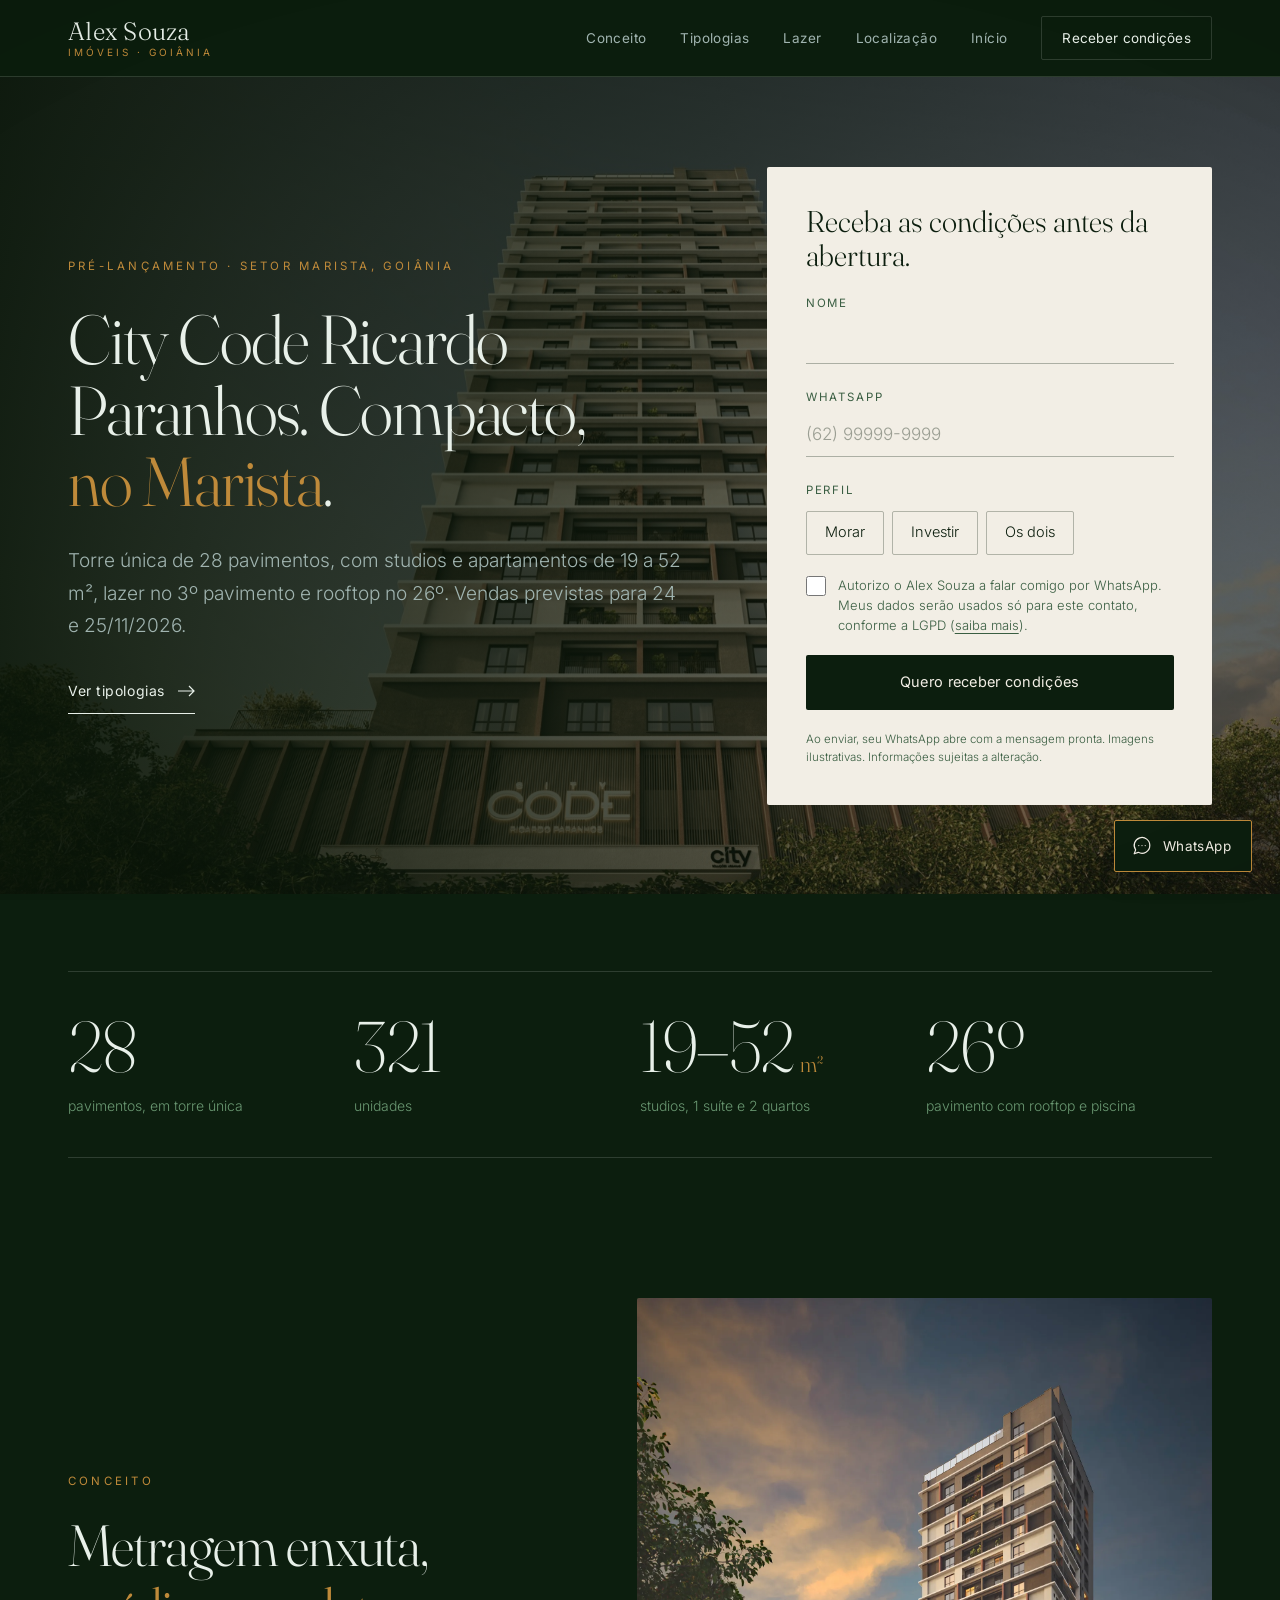
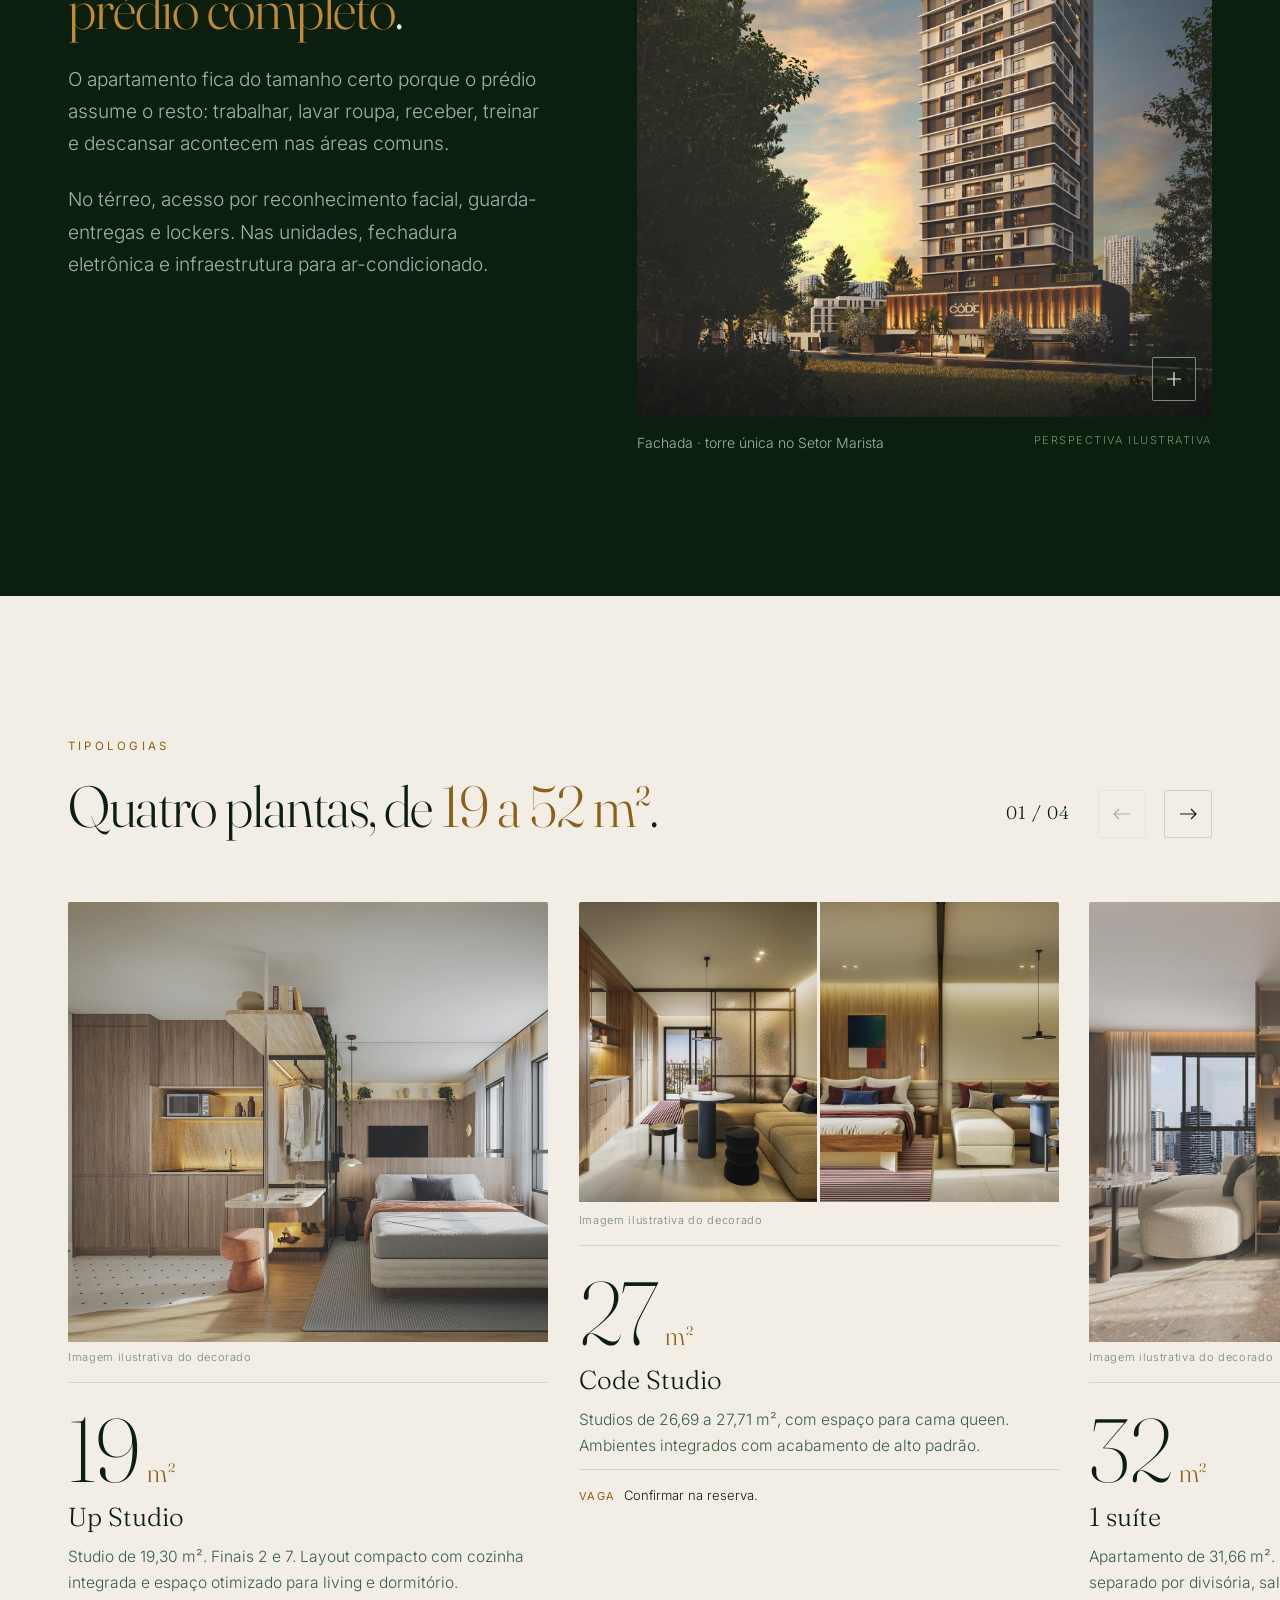
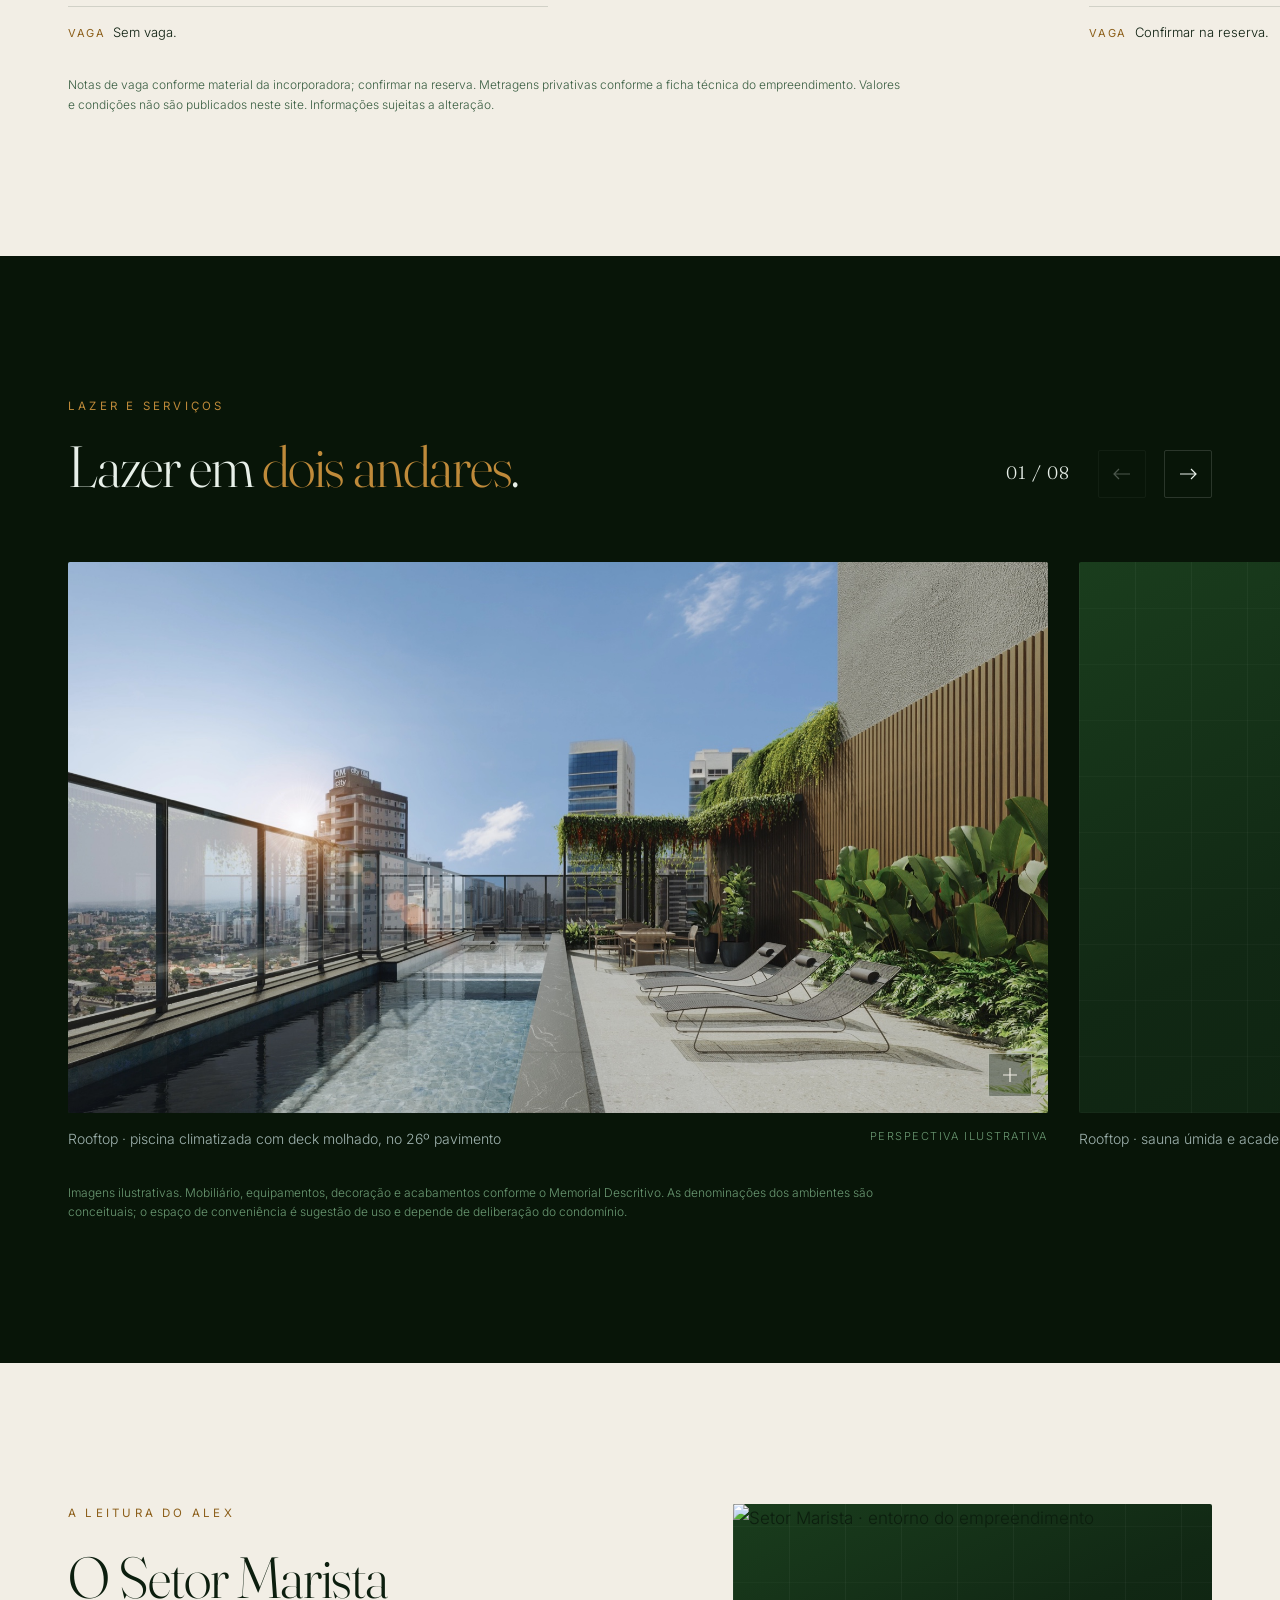
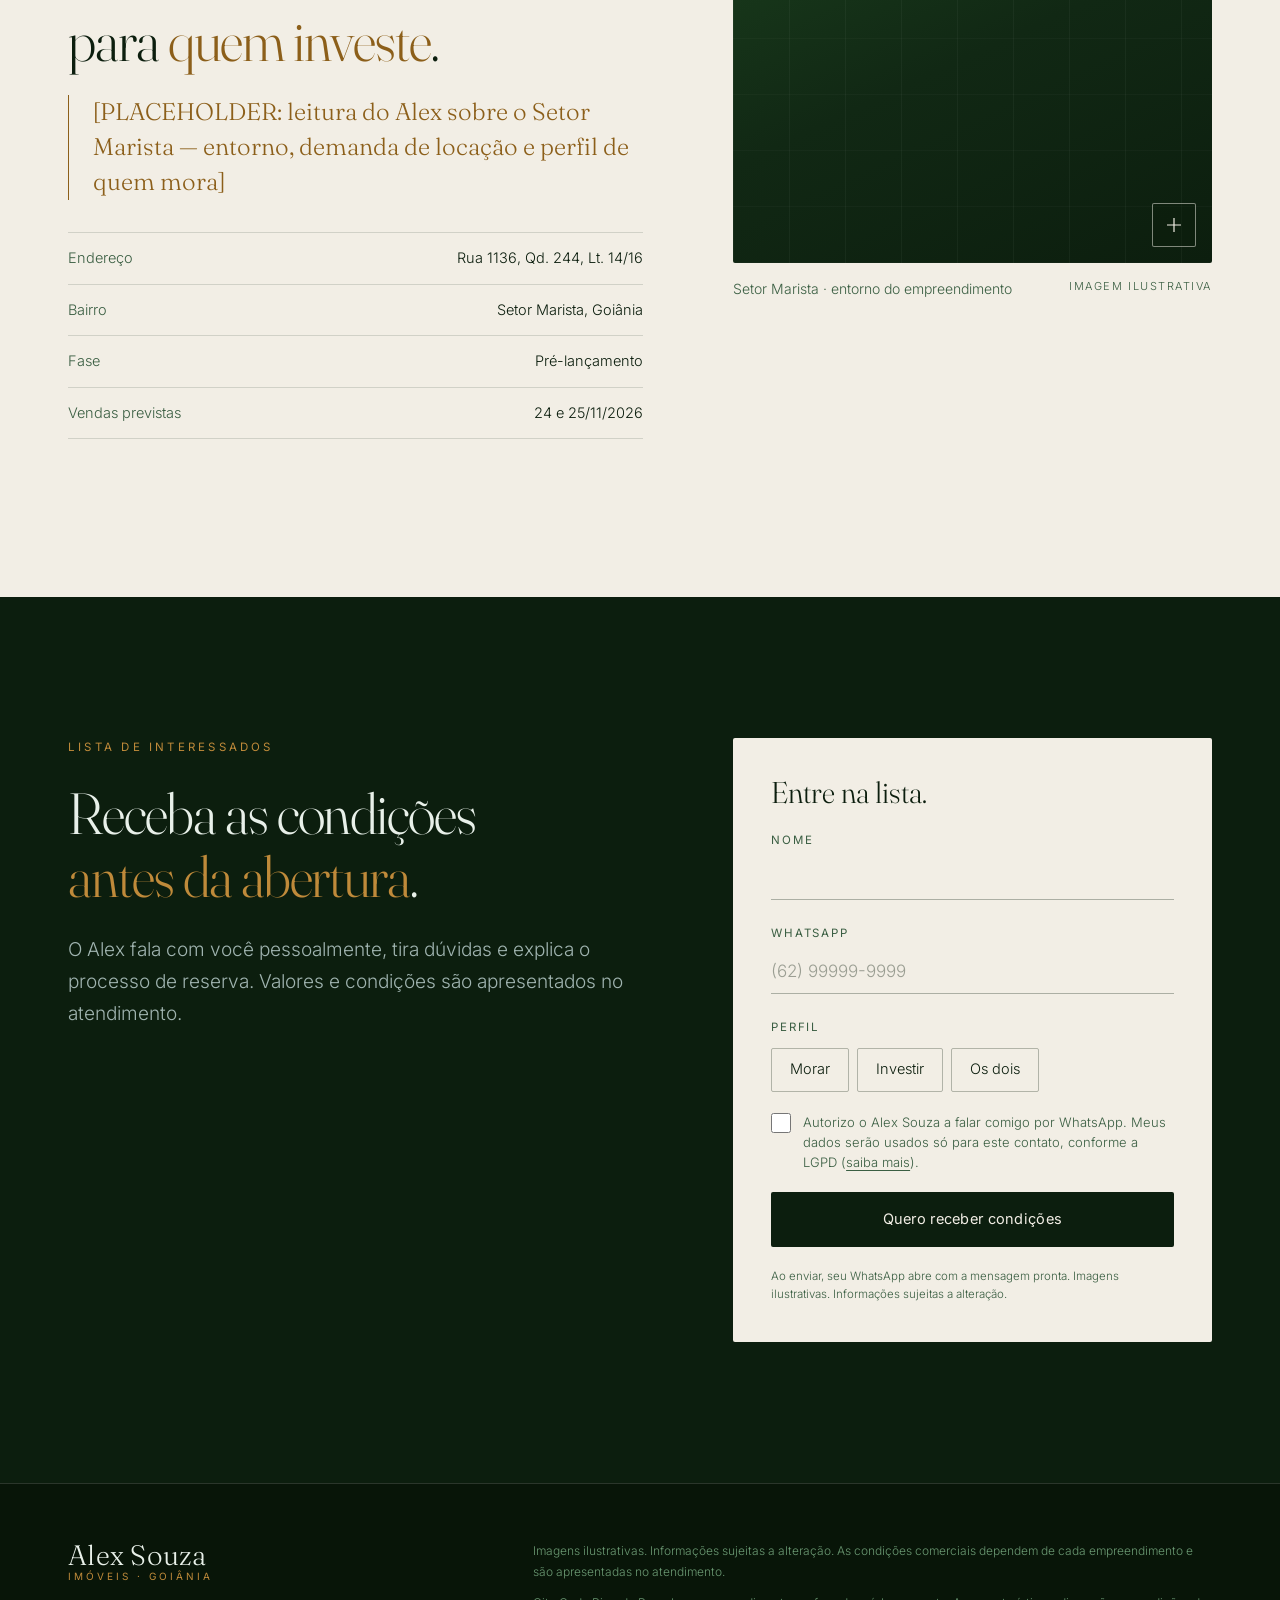
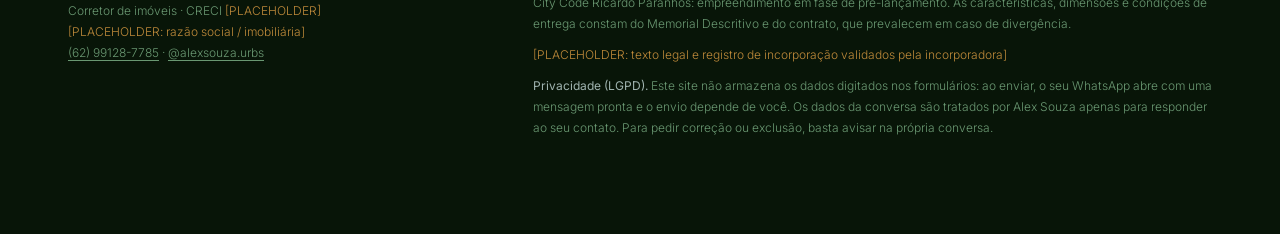
==== commit f369a33c: "feat: galeria deslizável no card CC + vinheta de cantos - Hero slider agora tem 4 slides (fachada, p" ====
--- a/city-code-ricardo-paranhos/index.html
+++ b/city-code-ricardo-paranhos/index.html
@@ -59,7 +59,7 @@
 <meta property="og:description" content="Pré-lançamento no Setor Marista, Goiânia: torre única de 28 pavimentos, 321 unidades de 19 a 52 m². Entre na lista de interessados com o corretor Alex Souza.">
 <link rel="preload" href="../assets/fonts/fraunces.woff2" as="font" type="font/woff2" crossorigin>
 <link rel="preload" href="../assets/fonts/inter.woff2" as="font" type="font/woff2" crossorigin>
-<link rel="stylesheet" href="../assets/css/style.css?v=4">
+<link rel="stylesheet" href="../assets/css/style.css?v=5">
 <script>document.documentElement.className += ' js';</script>
 <!-- GA4 / Meta Pixel: preencher os IDs e descomentar quando existirem.
      GA4_ID = "[PLACEHOLDER]"   META_PIXEL_ID = "[PLACEHOLDER]"
--- a/assets/css/style.css
+++ b/assets/css/style.css
@@ -118,6 +118,21 @@
 .hs-dots{position:absolute;bottom:14px;left:50%;transform:translateX(-50%);display:flex;gap:8px;pointer-events:auto}
 .hs-dot{width:28px;height:3px;border-radius:2px;background:rgba(255,255,255,.26);border:0;padding:0;transition:background .3s,width .3s;flex-shrink:0}
 .hs-dot.is-active{background:var(--bronze);width:48px}
+
+/* Vinheta de cantos (overlay fixo, sem bloquear cliques) */
+body::after{content:'';position:fixed;inset:0;pointer-events:none;z-index:9999;background:radial-gradient(ellipse 150% 120% at 50% 50%,transparent 44%,rgba(0,0,0,.34) 100%)}
+
+/* Mini-galeria no card de empreendimento */
+.dev-gallery{position:relative;width:100%;height:100%}
+.dev-gallery .shot{position:absolute;inset:0;width:100%;height:100%;opacity:0;transition:opacity .6s ease;border-radius:0;aspect-ratio:unset!important;object-fit:cover}
+.dev-gallery .shot.dg-active{opacity:1}
+.dg-arr{position:absolute;top:50%;transform:translateY(-50%);z-index:4;width:34px;height:34px;display:grid;place-items:center;background:rgba(8,21,8,.55);border:1px solid rgba(255,255,255,.18);border-radius:2px;color:var(--on-dark);transition:background .2s}
+.dg-arr:hover{background:rgba(8,21,8,.85)}
+.dg-prev{left:10px}.dg-next{right:10px}
+.dg-dots{position:absolute;bottom:10px;left:50%;transform:translateX(-50%);display:flex;gap:7px;z-index:4}
+.dg-dot{width:24px;height:2px;border-radius:1px;background:rgba(255,255,255,.28);border:0;padding:0;transition:background .3s,width .3s;flex-shrink:0}
+.dg-dot.dg-active{background:var(--bronze);width:38px}
+@media(max-width:760px){.dev-gallery{min-height:200px}}
 
 /* Faixa de bairros */
 .strip{border-block:1px solid var(--hair-d)}
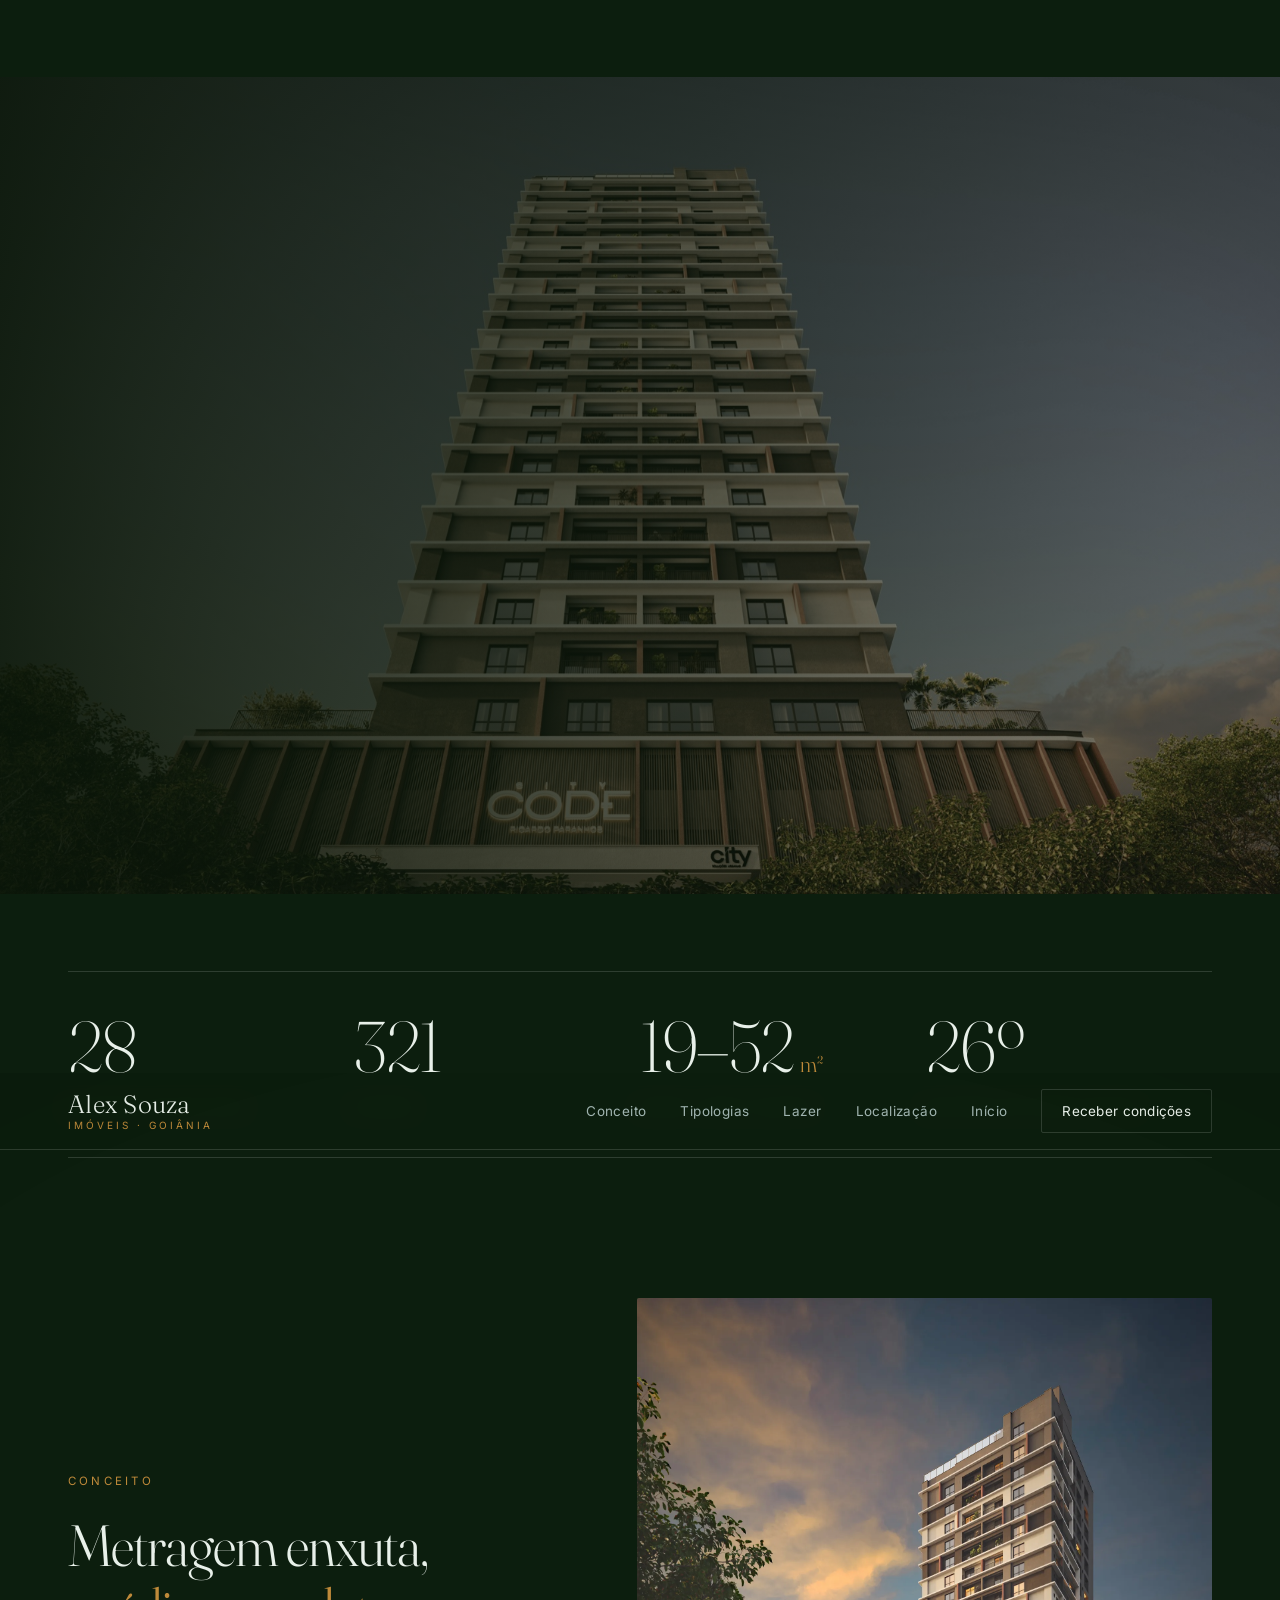
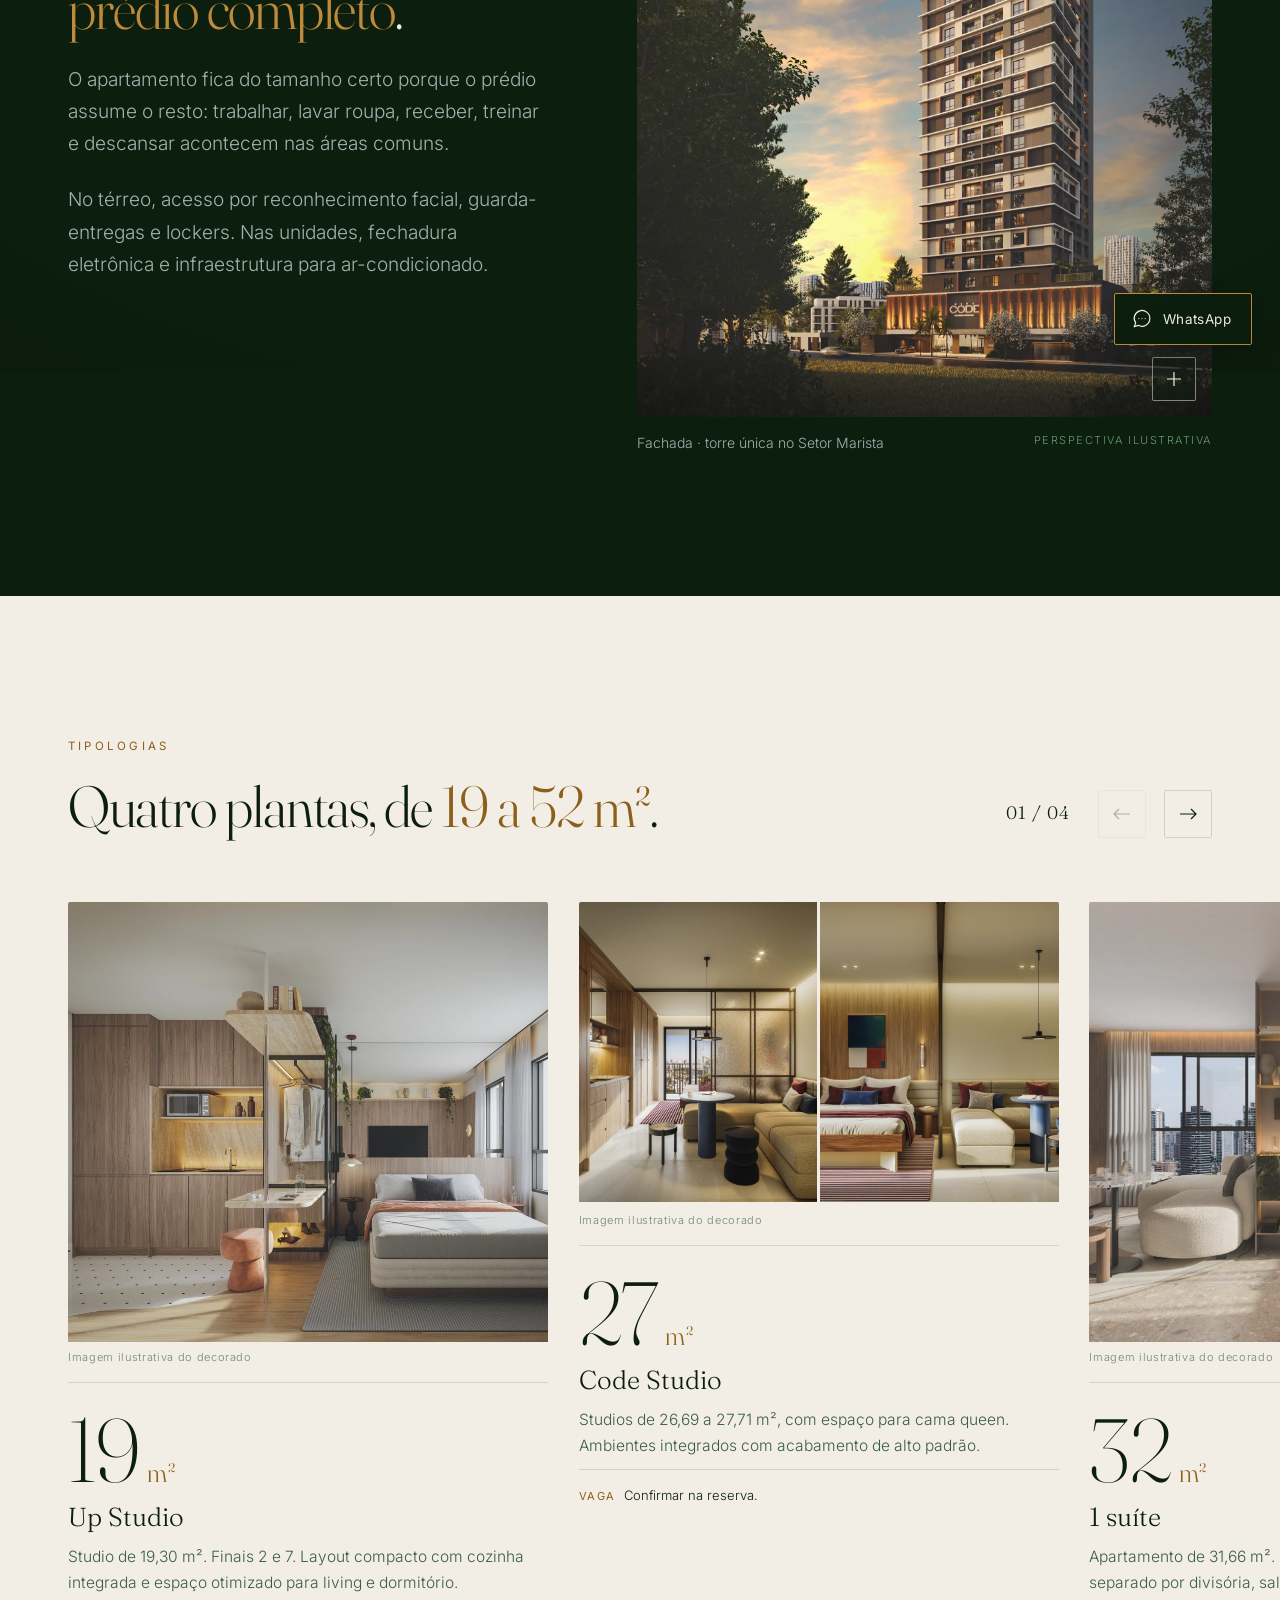
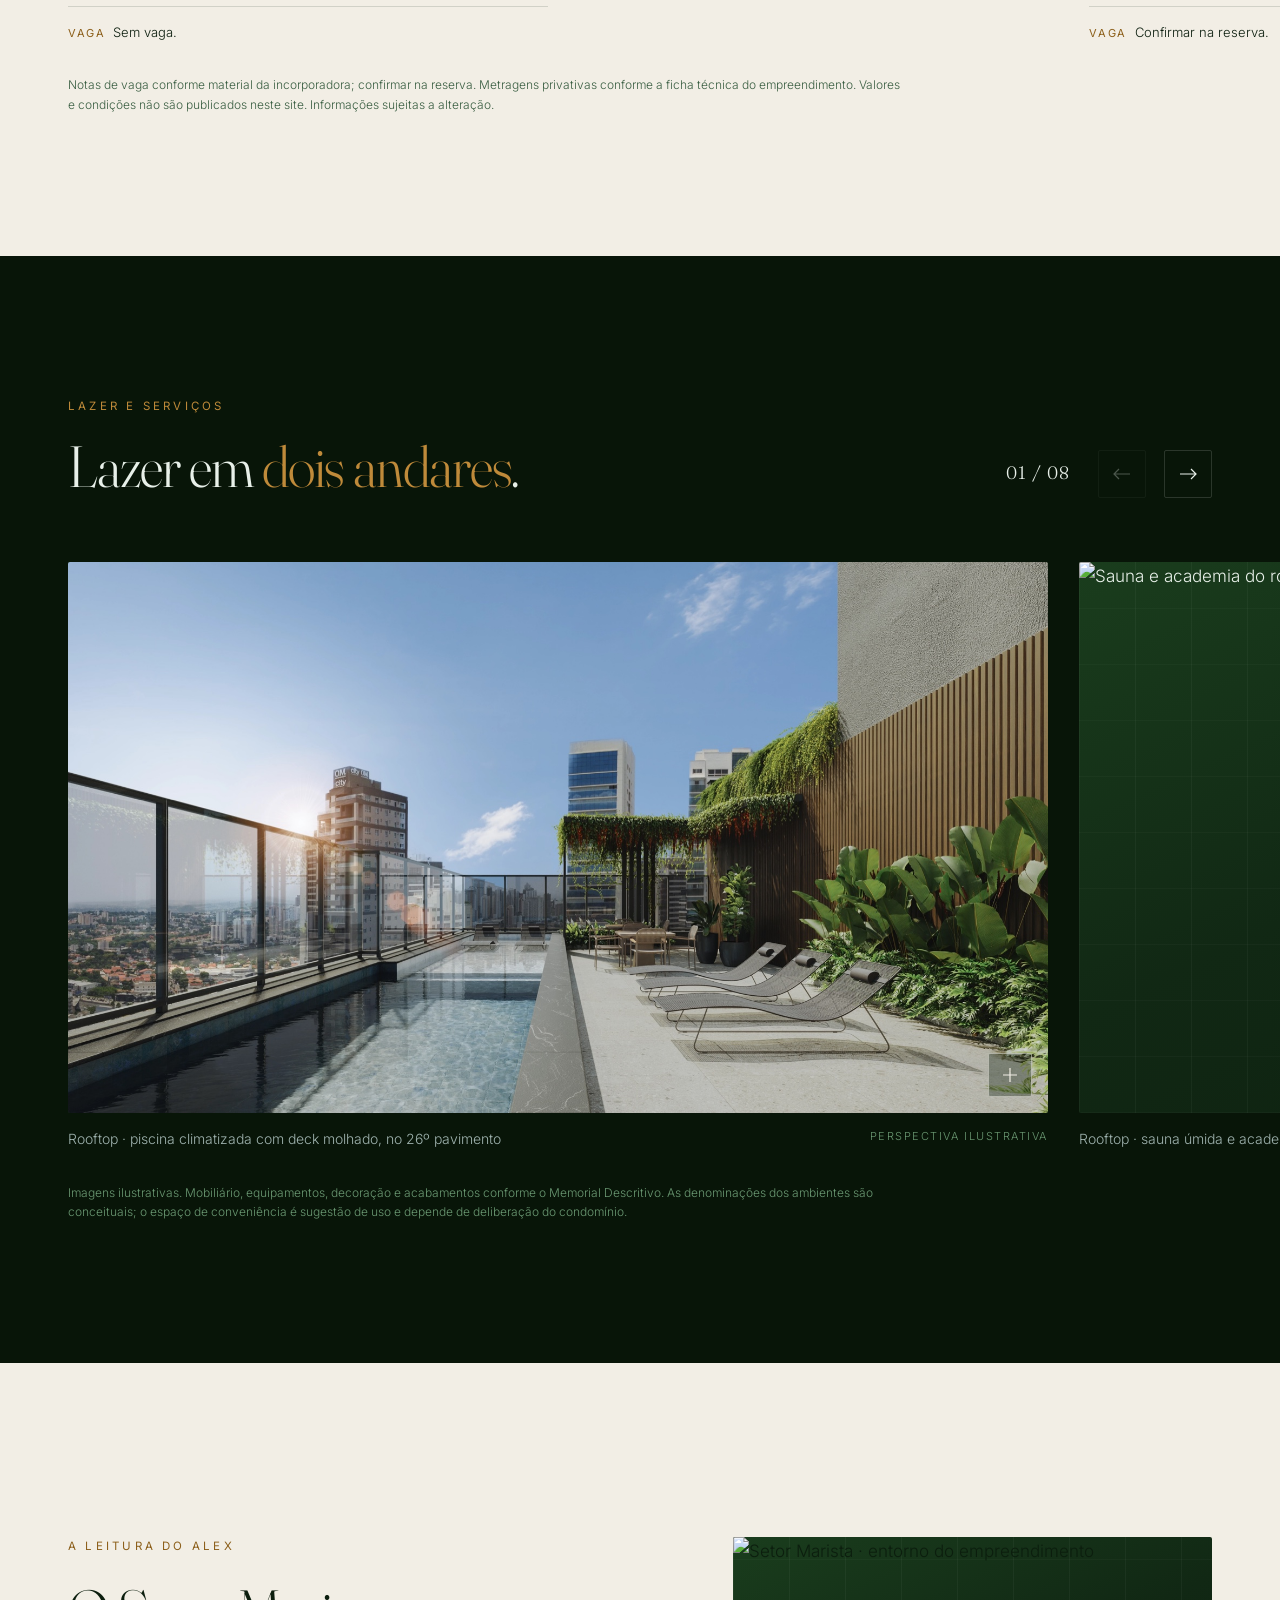
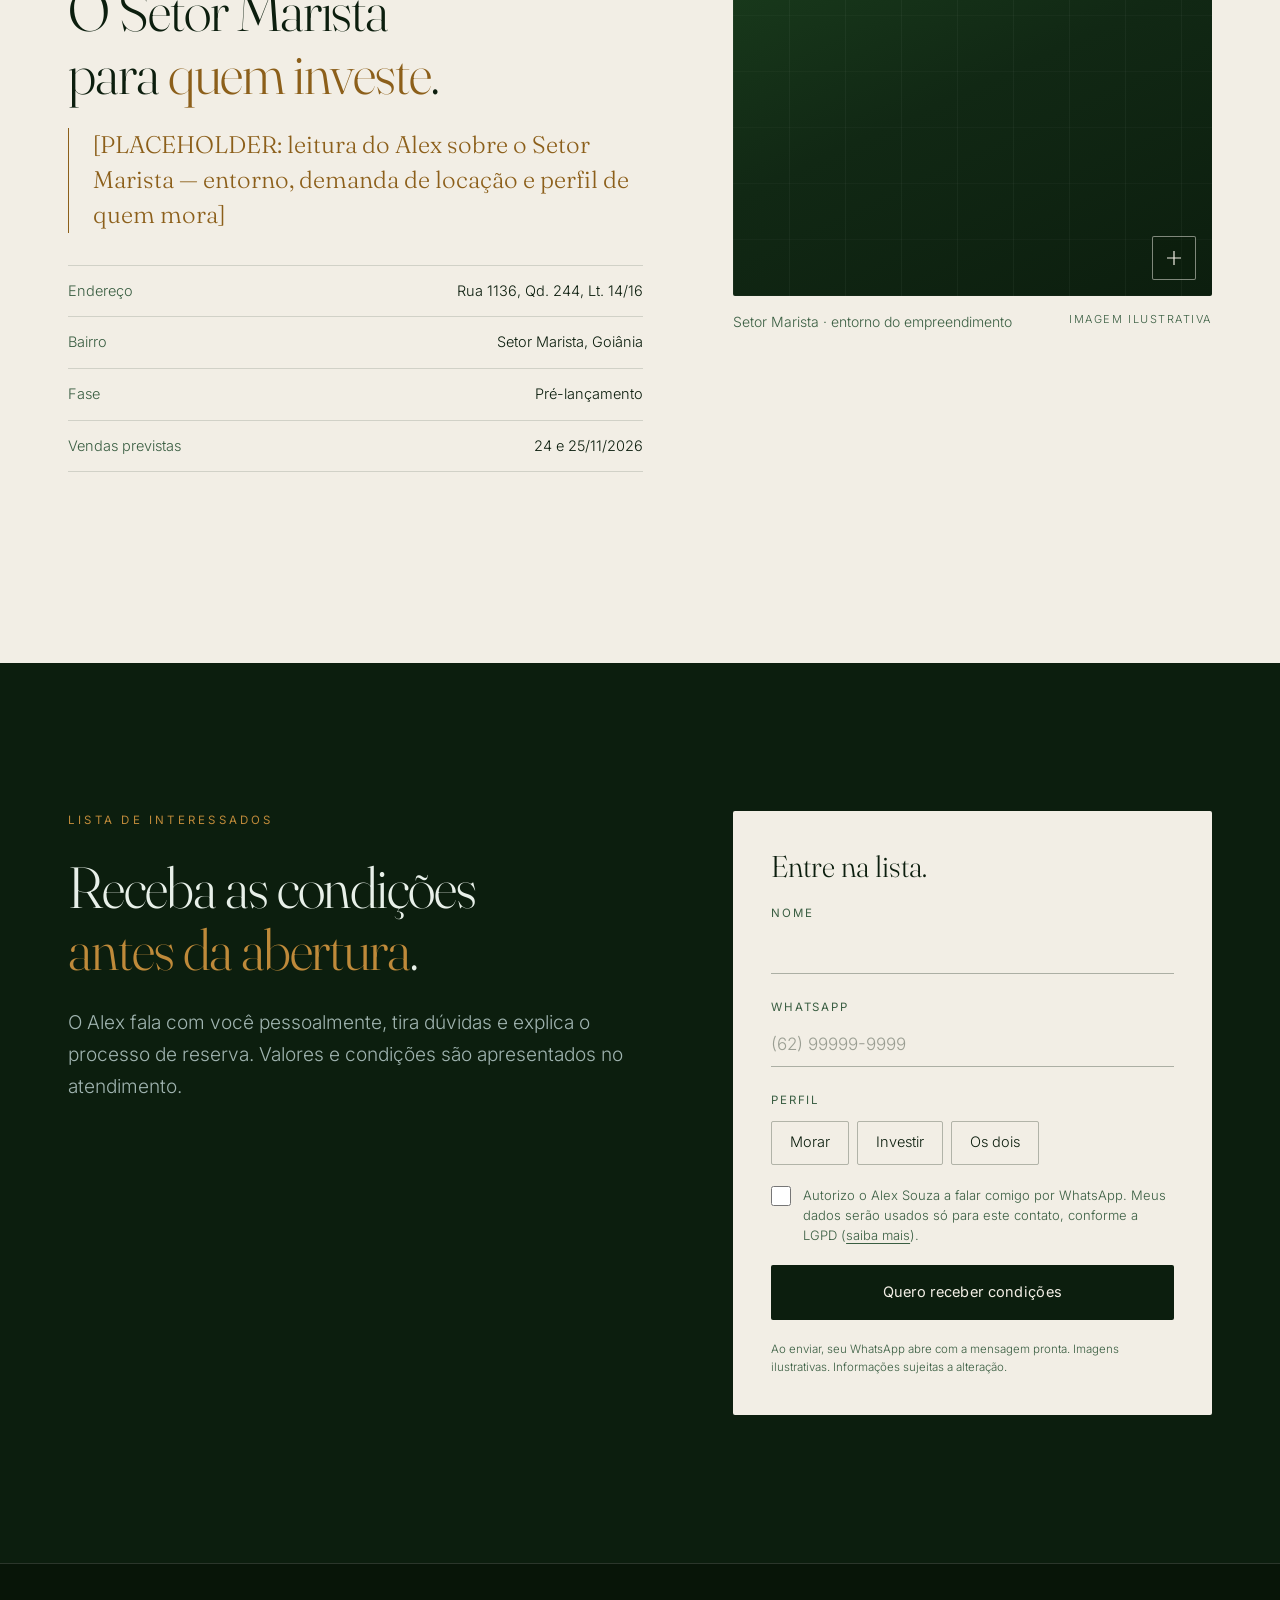
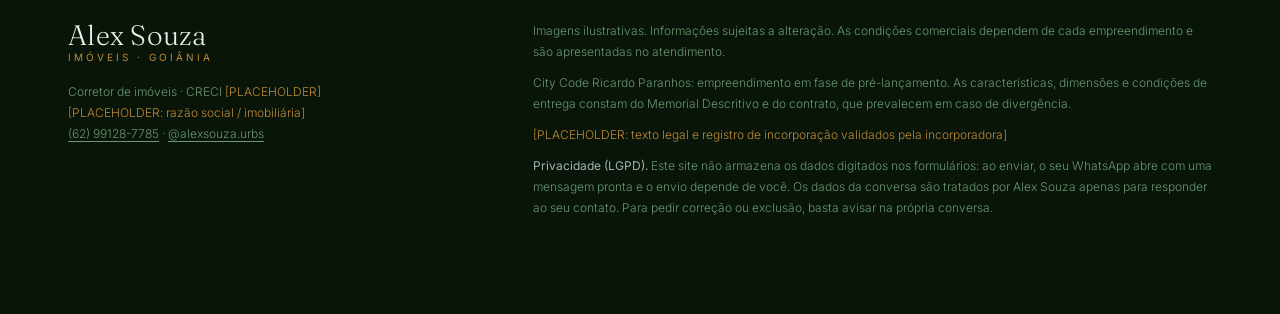
==== commit 864a9712: "feat: scroll snap por seção + redesign jeito Alex - html scroll-snap-type mandatory: scroll ancora e" ====
--- a/city-code-ricardo-paranhos/index.html
+++ b/city-code-ricardo-paranhos/index.html
@@ -59,7 +59,7 @@
 <meta property="og:description" content="Pré-lançamento no Setor Marista, Goiânia: torre única de 28 pavimentos, 321 unidades de 19 a 52 m². Entre na lista de interessados com o corretor Alex Souza.">
 <link rel="preload" href="../assets/fonts/fraunces.woff2" as="font" type="font/woff2" crossorigin>
 <link rel="preload" href="../assets/fonts/inter.woff2" as="font" type="font/woff2" crossorigin>
-<link rel="stylesheet" href="../assets/css/style.css?v=5">
+<link rel="stylesheet" href="../assets/css/style.css?v=6">
 <script>document.documentElement.className += ' js';</script>
 <!-- GA4 / Meta Pixel: preencher os IDs e descomentar quando existirem.
      GA4_ID = "[PLACEHOLDER]"   META_PIXEL_ID = "[PLACEHOLDER]"
--- a/assets/css/style.css
+++ b/assets/css/style.css
@@ -20,7 +20,8 @@
 }
 
 *,*::before,*::after{box-sizing:border-box}
-html{scroll-behavior:smooth;-webkit-text-size-adjust:100%;scroll-padding-top:84px}
+html{scroll-behavior:smooth;-webkit-text-size-adjust:100%;scroll-padding-top:84px;scroll-snap-type:y mandatory}
+@media(max-width:760px){html{scroll-snap-type:none}}
 body{margin:0;background:var(--navy);color:var(--on-dark);font-family:var(--sans);font-weight:300;font-size:17px;line-height:1.7;-webkit-font-smoothing:antialiased;overflow-x:hidden}
 img{max-width:100%;height:auto;display:block}
 a{color:inherit;text-decoration:none}
@@ -37,7 +38,9 @@
 
 /* Base de layout */
 .wrap{max-width:var(--wrap);margin:0 auto;padding-inline:var(--gut)}
-.sec{padding-block:var(--sec)}
+.sec{padding-block:var(--sec);scroll-snap-align:start;min-height:100dvh;display:flex;flex-direction:column;justify-content:center}
+.sec > .wrap{width:100%}
+@media(max-width:760px){.sec{min-height:0;scroll-snap-align:none}}
 .on-light{background:var(--paper);color:var(--on-light)}
 .deep{background:var(--navy-deep)}
 
@@ -90,7 +93,7 @@
 }
 
 /* Hero da home */
-.hero{display:grid;grid-template-columns:minmax(0,7fr) minmax(0,5fr);gap:clamp(32px,6vw,88px);align-items:center;padding-block:clamp(40px,6vw,88px) clamp(64px,8vw,112px)}
+.hero{display:grid;grid-template-columns:minmax(0,7fr) minmax(0,5fr);gap:clamp(32px,6vw,88px);align-items:center;padding-block:clamp(40px,6vw,88px) clamp(64px,8vw,112px);scroll-snap-align:start;min-height:100dvh}
 .hero-copy{display:grid;gap:30px;justify-items:start}
 .portrait{position:relative}
 .portrait .frame{aspect-ratio:4/5;overflow:hidden;border-radius:2px;background:var(--blue)}
@@ -186,13 +189,16 @@
 .spec dd{margin:0;text-align:right}
 @media (max-width:760px){.dev{grid-template-columns:1fr}.dev .shot{aspect-ratio:4/3;min-height:0}}
 
-/* O jeito Alex de investir (editorial, sem caixas) */
-.asks{margin-top:clamp(44px,6vw,80px);border-top:1px solid var(--hair-l)}
-.ask{display:grid;grid-template-columns:minmax(72px,2fr) minmax(0,5fr) minmax(0,5fr);gap:clamp(16px,4vw,56px);align-items:baseline;padding-block:clamp(28px,4vw,48px);border-bottom:1px solid var(--hair-l)}
-.ask .n{font-family:var(--serif);font-weight:200;font-size:clamp(52px,7vw,96px);line-height:.9;color:var(--bronze-ink);font-variation-settings:'opsz' 144}
-.ask h3{font-family:var(--serif);font-weight:300;font-size:clamp(24px,2.8vw,34px);line-height:1.15;font-variation-settings:'opsz' 80}
-.ask p{color:var(--on-light-soft)}
-@media (max-width:760px){.ask{grid-template-columns:1fr;gap:10px}}
+/* O jeito Alex — 3 colunas refinadas */
+.jeito-intro{margin-bottom:clamp(32px,4vw,52px);max-width:64ch}
+.jeito-intro .lead{margin-top:14px;font-size:16px;color:var(--on-light-soft);line-height:1.65}
+.jeito-grid{display:grid;grid-template-columns:repeat(3,1fr);gap:0;border-top:1px solid var(--hair-l)}
+.jeito-card{padding:clamp(24px,3vw,40px) clamp(16px,2.4vw,36px);border-right:1px solid var(--hair-l);display:flex;flex-direction:column;gap:0}
+.jeito-card:last-child{border-right:0}
+.jn{font-family:var(--serif);font-weight:200;font-size:clamp(28px,2.8vw,38px);line-height:1;color:var(--bronze-ink);font-variation-settings:'opsz' 100;margin-bottom:20px}
+.jeito-card h3{font-family:var(--serif);font-weight:300;font-size:clamp(17px,1.6vw,21px);line-height:1.25;color:var(--on-light);margin-bottom:16px;font-variation-settings:'opsz' 60}
+.jeito-card p{font-size:14px;color:var(--on-light-soft);line-height:1.7;margin-top:auto;padding-top:16px;border-top:1px solid var(--hair-l)}
+@media(max-width:760px){.jeito-grid{grid-template-columns:1fr}.jeito-card{border-right:0;border-bottom:1px solid var(--hair-l)}.jeito-card:last-child{border-bottom:0}}
 
 /* Conteúdo (Goiânia em análise) */
 .post{width:min(380px,80vw);display:grid;gap:16px}
